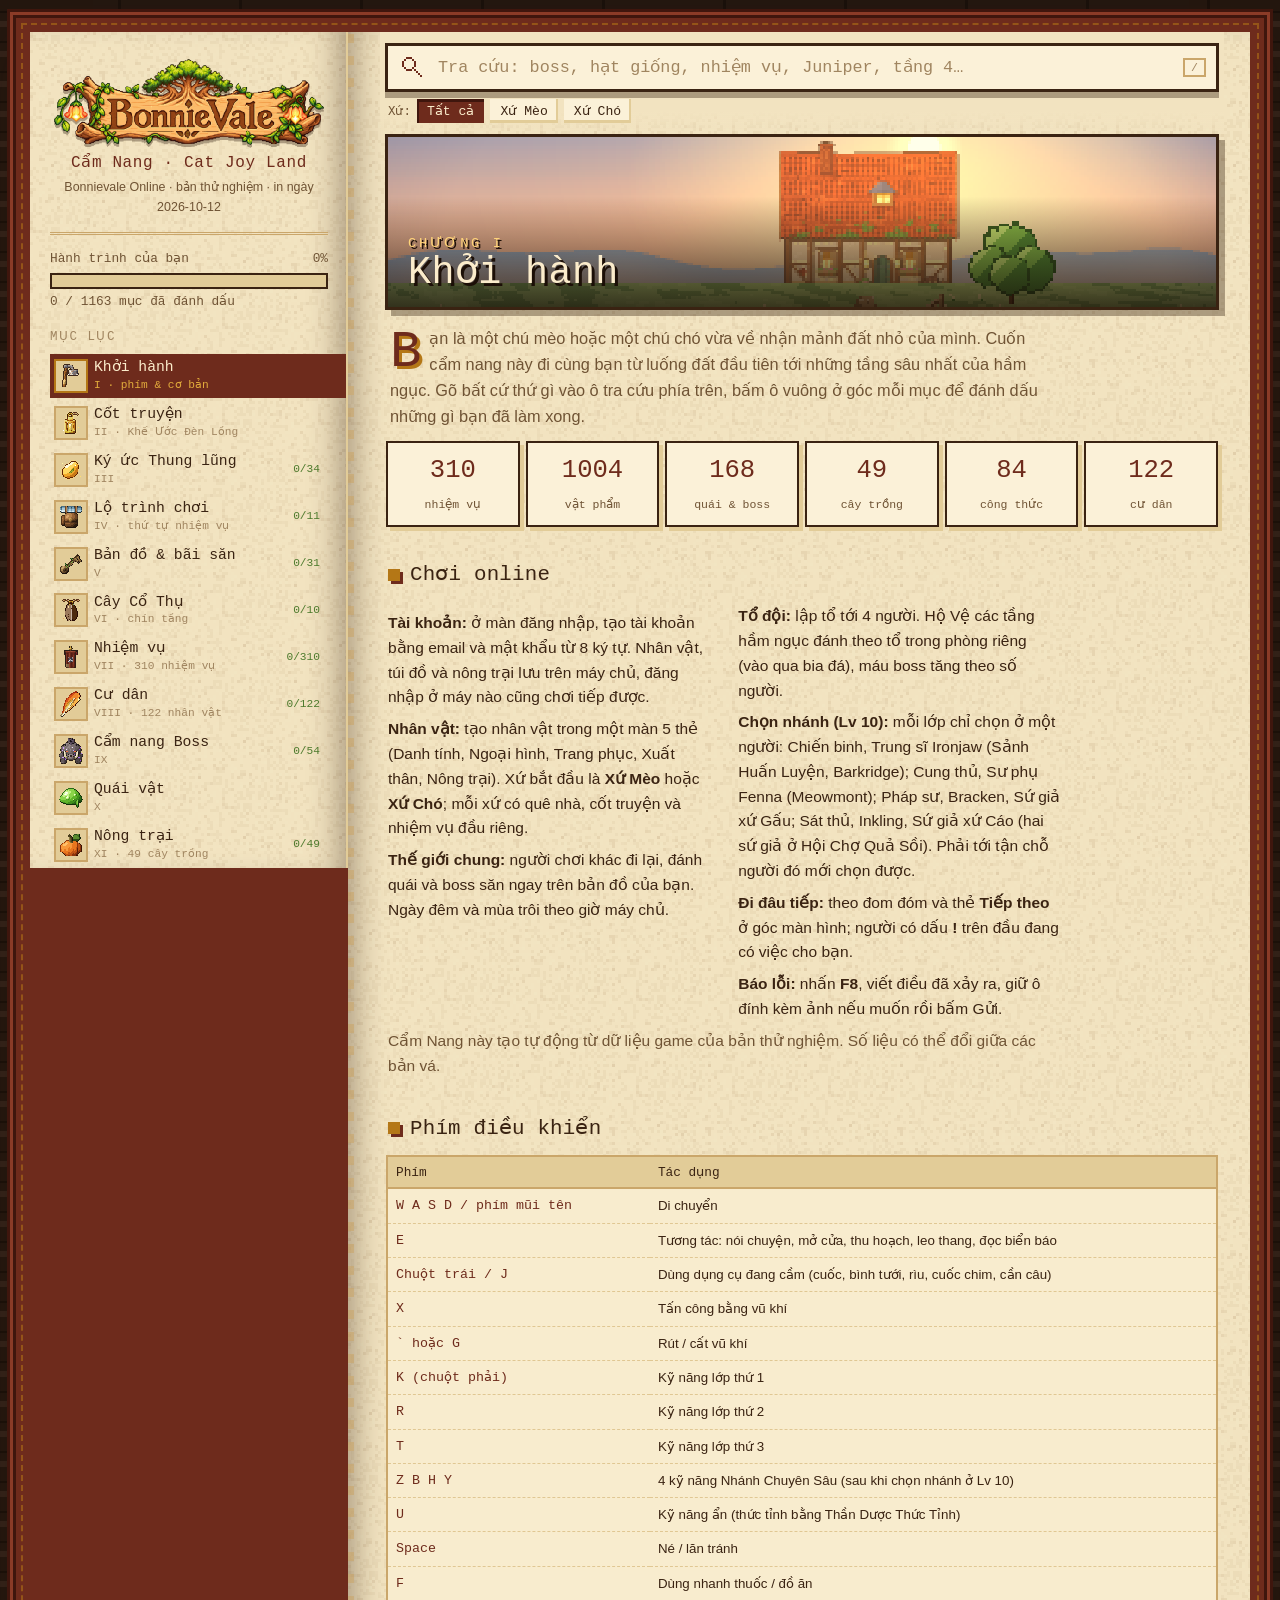
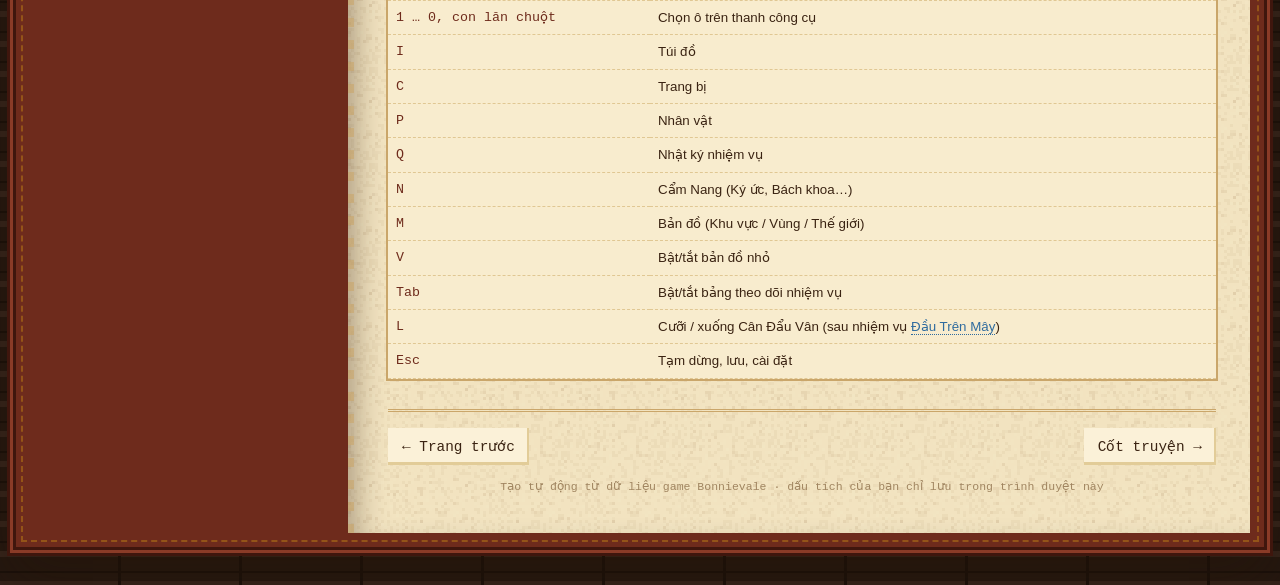
==== cam-nang.html @ 84f7ad22 "Handbook: NV11 review round 1 (RA_CAM_NANG rows 5-8, 10, 11, 16 with sources): branch givers, Travel" ====
<!doctype html>
<html lang="vi">
<head>
<meta charset="utf-8">
<meta name="viewport" content="width=device-width, initial-scale=1, viewport-fit=cover">
<title>Cẩm Nang Bonnievale</title>
<style>
@font-face { font-family: "Departure Viet"; src: url(data:font/otf;base64,) format("opentype"); font-display: block; }
@font-face { font-family: "VT323 Book"; src: url(data:font/ttf;base64,) format("truetype"); font-display: block; }
@font-face { font-family: "Be Vietnam Book"; src: url(data:font/ttf;base64,) format("truetype"); font-weight: 500; font-display: block; }
@font-face { font-family: "Be Vietnam Book"; src: url(data:font/ttf;base64,) format("truetype"); font-weight: 600 800; font-display: block; }

/* Layout: an open leather-bound book on a walnut desk. Left leaf = bookmarks & index, right leaf = the chapter. */
:root {
  --desk: #24170f; --desk-hi: #34231a; --desk-lo: #1a100a;
  --leather: #6e2b1c; --leather-hi: #8a3b27; --leather-lo: #3f160d;
  --paper: #f2e3c0; --paper-hi: #fbf1d8; --paper-lo: #e2cc98; --card: #f8ecce;
  --ink: #3a2312; --ink-soft: #6f5334; --ink-faint: #a08560;
  --gilt: #b47716; --gilt-hi: #e2ac3c; --moss: #4d7a2c; --seal: #a3372a; --sky: #2f6b9e; --plum: #74347f; --slate: #56598a;
  --line: #caa66a; --line-soft: #e0c793; --mark: #fff0a8; --on-leather: #fbeccb;
  --shadow: rgba(40, 20, 5, .35);
  --f-pixel: "Departure Viet", "Consolas", monospace;
  --f-body: "Be Vietnam Book", "Segoe UI", "Nunito", sans-serif;
  --f-vt: "VT323 Book", "Consolas", monospace;
  --px: 3px;
  --story-realms:url([data-uri]);--story-pact:url([data-uri]);--story-bloom:url([data-uri]);--story-fracture:url([data-uri]);--story-deepwell:url([data-uri]);--story-rosalind:url([data-uri]);--story-petal:url([data-uri]);--story-arrival:url([data-uri]);
  color-scheme: light;
}
@media (prefers-color-scheme: dark) { :root:not([data-theme="light"]) {
  --desk: #0f0906; --desk-hi: #1a110b; --desk-lo: #080503;
  --paper: #2c2117; --paper-hi: #3a2c1f; --paper-lo: #21180f; --card: #342719;
  --ink: #f1e0b9; --ink-soft: #c4aa82; --ink-faint: #8a7355;
  --gilt: #e8b048; --gilt-hi: #ffd479; --moss: #9fcb6c; --seal: #ee7d62; --sky: #7fb8ea; --plum: #d596e0; --slate: #a8abe0;
  --line: #6d5534; --line-soft: #4b3a24; --mark: #6b5516; --shadow: rgba(0, 0, 0, .6);
  color-scheme: dark; } }
:root[data-theme="dark"] {
  --desk: #0f0906; --desk-hi: #1a110b; --desk-lo: #080503;
  --paper: #2c2117; --paper-hi: #3a2c1f; --paper-lo: #21180f; --card: #342719;
  --ink: #f1e0b9; --ink-soft: #c4aa82; --ink-faint: #8a7355;
  --gilt: #e8b048; --gilt-hi: #ffd479; --moss: #9fcb6c; --seal: #ee7d62; --sky: #7fb8ea; --plum: #d596e0; --slate: #a8abe0;
  --line: #6d5534; --line-soft: #4b3a24; --mark: #6b5516; --shadow: rgba(0, 0, 0, .6);
  color-scheme: dark; }

* { box-sizing: border-box; }
html { scroll-padding-top: 90px; }
body {
  margin: 0; min-height: 100vh; color: var(--ink); font: 500 15.5px/1.6 var(--f-body);
  background-color: var(--desk);
  background-image:
    repeating-linear-gradient(90deg, transparent 0 118px, var(--desk-lo) 118px 121px),
    repeating-linear-gradient(0deg, var(--desk-hi) 0 6px, var(--desk) 6px 14px, var(--desk-lo) 14px 16px, var(--desk) 16px 30px);
  padding: 18px 16px 40px;
}
body.pixelfont { font-family: var(--f-vt); font-size: 20px; line-height: 1.3; }
body.big { font-size: 17.5px; } body.pixelfont.big { font-size: 23px; }
img { image-rendering: pixelated; max-width: 100%; }
a { color: var(--sky); text-decoration: none; border-bottom: 1px dotted currentColor; }
a:hover { color: var(--seal); }
:focus-visible { outline: 3px solid var(--gilt-hi); outline-offset: 2px; }
b, strong { font-weight: 700; }
small, .dim { color: var(--ink-soft); }
h1, h2, h3, h4, .pixel { font-family: var(--f-pixel); font-weight: 400; letter-spacing: .01em; text-wrap: balance; }
h3 { font-size: 1.3rem; margin: 1.6em 0 .6em; color: var(--ink); display: flex; align-items: center; gap: 10px; }
h3::before { content: ""; width: 12px; height: 12px; background: var(--gilt); box-shadow: 3px 3px 0 var(--leather); flex: none; }
h3 small { font-size: .8rem; }
h4 { font-size: 1.05rem; margin: 0 0 .3em; }
p { margin: .45em 0; }
ul, ol { padding-left: 1.3em; margin: .4em 0; }
li { margin: .2em 0; }

/* ---------- the book ---------- */
.book {
  max-width: 1440px; margin: 0 auto; display: grid; grid-template-columns: 318px minmax(0, 1fr);
  background: var(--leather); padding: 14px; position: relative;
  box-shadow: 0 0 0 var(--px) var(--leather-lo), 0 0 0 calc(var(--px) * 2) var(--leather-hi), 0 0 0 calc(var(--px) * 3) var(--leather-lo), 0 26px 50px var(--shadow);
}
.book::before { /* gilt tooling along the cover edge */
  content: ""; position: absolute; inset: 5px; border: 2px dashed var(--gilt); opacity: .55; pointer-events: none;
}
.leaf { background: var(--paper); background-image: var(--grain, none); position: relative; min-width: 0; }
.leaf.left {
  position: sticky; top: 18px; align-self: start; height: calc(100vh - 64px); overflow-y: auto; scrollbar-width: thin;
  padding: 20px 18px 18px 20px; border-right: 2px solid var(--paper-lo);
  box-shadow: inset -26px 0 30px -18px var(--shadow);
}
.leaf.right { padding: 0 34px 40px 40px; box-shadow: inset 26px 0 30px -18px var(--shadow); min-height: calc(100vh - 64px); }
.leaf.right::before { /* stitched binding */
  content: ""; position: absolute; left: 0; top: 0; bottom: 0; width: 6px;
  background: repeating-linear-gradient(0deg, var(--line) 0 9px, transparent 9px 22px);
  opacity: .6;
}

/* left leaf: title plate */
.plate { text-align: center; padding: 6px 4px 14px; border-bottom: 3px double var(--line); }
.plate img.logo { width: 100%; max-width: 270px; display: block; margin: 0 auto; filter: drop-shadow(0 3px 0 var(--shadow)); }
.plate .subtitle { font-family: var(--f-pixel); color: var(--leather); font-size: 1rem; margin-top: 4px; letter-spacing: .04em; }
:root[data-theme="dark"] .plate .subtitle { color: var(--gilt); }
@media (prefers-color-scheme: dark) { :root:not([data-theme="light"]) .plate .subtitle { color: var(--gilt); } }
.plate .edition { font-size: .78rem; color: var(--ink-soft); margin-top: 2px; }
.journey { margin: 14px 0 6px; }
.journey .row { display: flex; justify-content: space-between; font-family: var(--f-pixel); font-size: .8rem; color: var(--ink-soft); }
.bar { height: 12px; background: var(--paper-lo); box-shadow: 0 0 0 2px var(--ink); margin: 5px 2px; position: relative; }
.bar > i { position: absolute; inset: 0 auto 0 0; width: 0; background: repeating-linear-gradient(90deg, var(--moss) 0 6px, color-mix(in srgb, var(--moss) 70%, var(--paper)) 6px 8px); transition: width .4s; }

.toc-label { font-family: var(--f-pixel); font-size: .78rem; letter-spacing: .12em; text-transform: uppercase; color: var(--ink-faint); margin: 16px 0 6px; }
nav.toc { display: flex; flex-direction: column; gap: 3px; }
nav.toc a {
  display: grid; grid-template-columns: 30px 1fr auto; gap: 8px; align-items: center; border: 0;
  padding: 5px 8px 5px 6px; color: var(--ink); font-family: var(--f-pixel); font-size: .92rem; line-height: 1.15; position: relative;
}
nav.toc a .n { font-size: .7rem; color: var(--ink-faint); }
nav.toc a .ico { width: 30px; height: 30px; display: grid; place-items: center; background: var(--paper-lo); box-shadow: 0 0 0 2px var(--line); }
nav.toc a .ico img { width: 26px; height: 26px; object-fit: contain; }
nav.toc a .pct { font-size: .7rem; color: var(--moss); }
nav.toc a:hover { background: var(--paper-hi); }
nav.toc a.on { background: var(--leather); color: var(--on-leather); box-shadow: 4px 0 0 var(--gilt); margin-right: -26px; padding-right: 30px; }
nav.toc a.on .n, nav.toc a.on .pct { color: var(--gilt-hi); }
nav.toc a.on .ico { box-shadow: 0 0 0 2px var(--gilt); }

.settings { margin-top: 16px; padding-top: 12px; border-top: 3px double var(--line); display: grid; gap: 8px; }
.seg { display: flex; gap: 0; box-shadow: 0 0 0 2px var(--ink); }
.seg button { flex: 1; }
button, .btn {
  font: 400 .82rem var(--f-pixel); color: var(--ink); background: var(--paper-hi); border: 0; padding: 7px 8px; cursor: pointer;
  box-shadow: inset -2px -3px 0 var(--paper-lo);
}
button:hover { background: var(--card); color: var(--leather); }
button[aria-pressed="true"] { background: var(--leather); color: var(--on-leather); box-shadow: inset 2px 3px 0 var(--leather-lo); }
.danger { color: var(--seal); }
.confirm { display: flex; gap: 6px; align-items: center; font-size: .8rem; flex-wrap: wrap; }

/* right leaf: sticky search head */
.pagehead {
  position: sticky; top: 0; z-index: 30; padding: 14px 0 10px; margin: 0 -8px; padding-inline: 8px;
  background: linear-gradient(var(--paper) 78%, transparent);
}
.searchbox { display: flex; align-items: stretch; gap: 0; background: var(--paper-hi); box-shadow: 0 0 0 3px var(--ink), 0 6px 0 3px var(--shadow); }
.searchbox .lens { width: 46px; display: grid; place-items: center; color: var(--leather); flex: none; }
.searchbox input {
  flex: 1; min-width: 0; border: 0; background: transparent; color: var(--ink); font: 400 1.05rem var(--f-pixel); padding: 12px 4px; outline: none;
}
.searchbox input::placeholder { color: var(--ink-faint); }
.searchbox kbd { align-self: center; margin-right: 10px; font: .72rem var(--f-pixel); color: var(--ink-faint); border: 2px solid var(--line); padding: 1px 6px; }
.searchbox .menu { display: none; }
.kinds { display: none; flex-wrap: wrap; gap: 6px; margin-top: 10px; }
.pagehead:focus-within .kinds, .pagehead.hasq .kinds { display: flex; }
.kinds::before { content: "Tìm trong:"; font: .78rem var(--f-pixel); color: var(--ink-soft); align-self: center; margin-right: 2px; }
.chipbox { position: relative; display: inline-flex; }
.chipbox input { position: absolute; opacity: 0; inset: 0; margin: 0; cursor: pointer; }
.chipbox span {
  font: 400 .78rem var(--f-pixel); padding: 4px 9px 4px 22px; background: var(--paper-hi); color: var(--ink-soft); position: relative;
  box-shadow: 0 0 0 2px var(--line); user-select: none;
}
.chipbox span::before { content: ""; position: absolute; left: 7px; top: 50%; width: 9px; height: 9px; margin-top: -5px; box-shadow: 0 0 0 2px var(--ink-faint); }
.chipbox input:checked + span { color: var(--ink); background: var(--card); box-shadow: 0 0 0 2px var(--ink); }
.chipbox input:checked + span::before { background: var(--moss); box-shadow: 0 0 0 2px var(--ink); }
.chipbox input:focus-visible + span { outline: 3px solid var(--gilt-hi); }
.chipbox span b { color: var(--ink-faint); font-weight: 400; margin-left: 3px; }

.results {
  position: absolute; left: 8px; right: 8px; top: calc(100% - 6px); max-height: min(70vh, 640px); overflow-y: auto;
  background: var(--paper-hi); box-shadow: 0 0 0 3px var(--ink), 0 18px 40px var(--shadow); padding: 8px; z-index: 40;
}
.results .rhead { font: .8rem var(--f-pixel); color: var(--ink-soft); padding: 4px 6px 8px; display: flex; flex-wrap: wrap; gap: 4px 12px; }
.results .rhead b { color: var(--ink); font-weight: 400; }
.res {
  display: grid; grid-template-columns: 44px minmax(0, 1fr); gap: 10px; padding: 7px 8px; cursor: pointer; border: 0; width: 100%;
  text-align: left; background: transparent; box-shadow: none; font: inherit; color: var(--ink);
}
.res + .res { border-top: 1px dashed var(--line-soft); }
.res:hover, .res.sel { background: var(--card); box-shadow: inset 4px 0 0 var(--gilt); }
.res .rpic { width: 44px; height: 44px; display: grid; place-items: center; background: var(--paper-lo); box-shadow: 0 0 0 2px var(--line); overflow: hidden; }
.res .rpic img { max-width: 40px; max-height: 40px; object-fit: contain; }
.res .rpic .glyph { font: 1.2rem var(--f-pixel); color: var(--leather); }
.res .rt { font-family: var(--f-pixel); font-size: .98rem; }
.res .rk { font: .7rem var(--f-pixel); color: var(--paper-hi); background: var(--ink-soft); padding: 1px 6px; margin-left: 6px; vertical-align: 2px; white-space: nowrap; }
.res .rs { font-size: .82rem; color: var(--ink-soft); overflow: hidden; display: -webkit-box; -webkit-line-clamp: 2; -webkit-box-orient: vertical; }
mark { background: var(--mark); color: inherit; padding: 0 1px; }
.nores { padding: 18px; text-align: center; color: var(--ink-soft); }
.nores .pixel { font-size: 1.1rem; color: var(--ink); margin-bottom: 4px; }

/* chapters */
.chapter { display: none; animation: turn .35s ease-out; }
.chapter.on { display: block; }
@keyframes turn { from { opacity: 0; transform: translateX(18px); } to { opacity: 1; transform: none; } }
@media (prefers-reduced-motion: reduce) { .chapter { animation: none; } .bar > i { transition: none; } }
.chead { position: relative; margin: 4px 0 18px; }
.banner {
  height: 170px; background-image: var(--art); background-size: cover; background-position: center 38%; image-rendering: pixelated;
  box-shadow: 0 0 0 3px var(--ink), 6px 6px 0 3px var(--shadow); position: relative;
}
.banner::after { content: ""; position: absolute; inset: 0; background: linear-gradient(transparent 35%, rgba(20, 10, 4, .78)); }
.ctitle { position: absolute; left: 20px; right: 20px; bottom: 14px; color: #fbeccb; z-index: 1; }
.ctitle .num { font: .85rem var(--f-pixel); letter-spacing: .2em; text-transform: uppercase; color: #ffd479; text-shadow: 2px 2px 0 #1c0f07; }
.ctitle h2 { margin: 2px 0 0; font-size: clamp(1.6rem, 3.2vw, 2.4rem); line-height: 1.05; text-shadow: 3px 3px 0 #1c0f07; }
.lede { font-size: 1.02rem; color: var(--ink-soft); margin: 14px 2px 4px; max-width: 72ch; }
.lede::first-letter { font-family: var(--f-pixel); float: left; font-size: 3.2em; line-height: .9; margin: 4px 8px 0 0; color: var(--leather); text-shadow: 3px 3px 0 var(--gilt); }

.fbar { display: flex; flex-wrap: wrap; gap: 6px 8px; align-items: center; margin: 14px 0 6px; padding: 10px 12px; background: var(--paper-lo); box-shadow: inset 0 0 0 2px var(--line); }
.fbar .flabel { font: .78rem var(--f-pixel); color: var(--ink-soft); margin-right: 4px; }
.fbar .spacer { flex: 1; }
.fbar .count { font: .78rem var(--f-pixel); color: var(--moss); }
.fbar .mini { padding: 3px 8px; font-size: .72rem; }

/* entries */
.entry { position: relative; scroll-margin-top: 100px; }
.entry.hide { display: none !important; }
.entry.flash { animation: flash 1.8s ease-out; }
@keyframes flash { 0%, 30% { box-shadow: 0 0 0 4px var(--gilt-hi), 0 0 0 9px color-mix(in srgb, var(--gilt-hi) 35%, transparent); } 100% { box-shadow: 0 0 0 0 transparent; } }
.card, .quest, .boss, .floor, .memory, .entry.monster, .entry.crop, .entry.recipe, .entry.map, .entry.npc, .entry.skill, .entry.title, .entry.guide.boxed {
  background: var(--card); box-shadow: 0 0 0 2px var(--line), 4px 4px 0 2px var(--paper-lo);
}
.entry.quest, .entry.boss, .entry.floor, .entry.memory { margin: 14px 0; padding: 12px 14px; }
.entry.monster, .entry.crop, .entry.recipe, .entry.map, .entry.npc, .entry.skill, .entry.title { padding: 11px 12px; }
.entry.skill.klassblock { padding: 14px 16px; margin: 16px 0; }
.entry.done { opacity: .72; }
.entry.done h4, .entry.done .qtitle { text-decoration: line-through; text-decoration-color: var(--moss); text-decoration-thickness: 2px; }
.tick { position: absolute; top: 8px; right: 8px; display: inline-flex; align-items: center; gap: 5px; cursor: pointer; z-index: 2; font: .7rem var(--f-pixel); color: var(--ink-faint); }
.tick input { appearance: none; width: 18px; height: 18px; margin: 0; background: var(--paper-hi); box-shadow: 0 0 0 2px var(--ink-soft); cursor: pointer; display: grid; place-items: center; }
.tick input:checked { background: var(--moss); box-shadow: 0 0 0 2px var(--ink); }
.tick input:checked::after { content: ""; width: 5px; height: 9px; border: solid var(--paper-hi); border-width: 0 3px 3px 0; transform: translate(0, -1px) rotate(45deg); }
.tick input:checked + span { color: var(--moss); }
.entry:has(.tick) > :not(.tick):first-of-type h4, .entry:has(.tick) .qhead, .entry:has(.tick) .fhead, .entry:has(.tick) h4 { padding-right: 76px; }
.entry.mini .tick { display: none; }

.cards { display: grid; grid-template-columns: repeat(auto-fill, minmax(260px, 1fr)); gap: 14px; margin: 10px 0; }
.cards.two { grid-template-columns: repeat(auto-fill, minmax(320px, 1fr)); }
.items { display: grid; grid-template-columns: repeat(auto-fill, minmax(330px, 1fr)); gap: 10px; margin: 8px 0; }
.entry.item:not(.mini) { background: var(--card); box-shadow: 0 0 0 2px var(--line-soft); padding: 9px 10px; }
.item { display: flex; gap: 10px; font-size: .86em; }
.iname { font-family: var(--f-pixel); font-size: 1.02rem; padding-right: 70px; }
.ibody { min-width: 0; }
.grid { display: grid; grid-template-columns: repeat(auto-fill, minmax(96px, 1fr)); gap: 8px; }
.gcell { text-align: center; font-size: .72rem; padding: 6px 4px; background: var(--card); box-shadow: 0 0 0 2px var(--line-soft); height: 100%; }
.gcell img { display: block; margin: 0 auto 3px; width: 40px; height: 40px; object-fit: contain; }

.ic { width: 32px; height: 32px; vertical-align: middle; }
.icl { width: 48px; height: 48px; flex: none; background: var(--paper-lo); box-shadow: 0 0 0 2px var(--line); padding: 4px; object-fit: contain; }
.ics { width: 20px; height: 20px; vertical-align: -5px; margin-right: 3px; object-fit: contain; }
.noic { display: inline-block; width: 20px; }
.bmic { width: 26px; height: 26px; object-fit: contain; }
.chip { display: inline-block; background: var(--paper-hi); box-shadow: 0 0 0 1.5px var(--line); padding: 1px 7px 1px 4px; margin: 3px 3px; white-space: nowrap; font-size: .82em; }
.chip small { color: var(--seal); }
.chip.key { background: color-mix(in srgb, var(--moss) 18%, var(--paper-hi)); box-shadow: 0 0 0 1.5px var(--moss); padding-left: 7px; }
.badge { display: inline-block; color: #fff8e6; font: .7rem var(--f-pixel); padding: 2px 6px; white-space: nowrap; vertical-align: 2px; }
.b-story { background: #a8661a; } .b-core { background: #2f6b9e; } .b-side { background: #4d7a2c; } .b-class { background: #56598a; } .b-hunt { background: #74347f; }
.chap { font-size: .8rem; color: var(--ink-soft); font-style: italic; }
.qhead { display: flex; gap: 12px; align-items: flex-start; }
.qhead .qtitle { font-family: var(--f-pixel); font-weight: 400; font-size: 1.12rem; }
.qnpc { width: 48px; height: 48px; flex: none; background: var(--paper-lo); box-shadow: 0 0 0 2px var(--line); }
.qmeta { font-size: .85em; margin: 3px 0; color: var(--ink-soft); }
.qmeta b { color: var(--ink); }
.qdesc { font-style: italic; color: var(--ink-soft); font-size: .92em; margin: 8px 0 4px; padding-left: 10px; box-shadow: inset 3px 0 0 var(--line); }
.objs { margin: 6px 0 4px 1.3em; padding: 0; }
.objs li::marker { font-family: var(--f-pixel); color: var(--gilt); }
.amt { color: var(--seal); font-weight: 700; }
.hint { color: var(--moss); font-size: .88em; }
.rw { font-size: .88em; margin-top: 6px; padding-top: 6px; border-top: 1px dashed var(--line); }
h3.qgroup { font-size: 1.4rem; }
.foe { color: var(--seal); }
.weak { color: var(--moss); font-weight: 700; } .strong { color: var(--seal); font-weight: 700; }

.boss { display: flex; gap: 14px; background: none !important; box-shadow: none !important; }
.bpic { width: 118px; min-height: 118px; flex: none; display: grid; place-items: center; background: radial-gradient(circle at 50% 60%, var(--paper-hi), var(--paper-lo)); box-shadow: 0 0 0 2px var(--ink); align-self: flex-start; }
.bpic img { width: 96px; height: 96px; object-fit: contain; }
.binfo { flex: 1; min-width: 0; font-size: .92em; }
.binfo h4 { font-size: 1.25rem; padding-right: 76px; }
.binfo > div { margin: 3px 0; }
.stats { font-family: var(--f-pixel); font-size: .86rem; color: var(--slate); }
.phases { margin: 2px 0 2px 1.1em; }
.memref { color: var(--plum); }
.drops { margin-top: 5px; }

.mcard, .crop, .recipe, .npc { display: flex; gap: 12px; }
.mpic { width: 64px; height: 64px; flex: none; display: grid; place-items: center; background: var(--paper-lo); box-shadow: 0 0 0 2px var(--line); }
.monsm { max-width: 56px; max-height: 56px; }
.mbody, .cbody { min-width: 0; flex: 1; font-size: .88em; }
.mbody h4, .cbody h4, .mapcard h4, .abil h4, .titlec h4 { padding-right: 76px; }
.cstats { display: flex; flex-wrap: wrap; gap: 4px 12px; font-family: var(--f-pixel); font-size: .8rem; margin: 2px 0 4px; }
.seasons { margin: 3px 0; }
.season { display: inline-block; font: .7rem var(--f-pixel); padding: 1px 6px; background: var(--paper-lo); box-shadow: 0 0 0 1.5px var(--line); margin-right: 3px; }
.lvl { font: .8rem var(--f-pixel); color: var(--gilt); margin-bottom: 4px; }
.mapcard { font-size: .9em; }
.mapcard > div, .mbody > div, .cbody > div { margin: 2px 0; }
.ing { margin: 2px 0 4px -3px; }
.npcframe { width: 76px; height: 76px; flex: none; display: grid; place-items: center; background: radial-gradient(circle at 50% 70%, var(--paper-hi), var(--paper-lo)); box-shadow: 0 0 0 2px var(--ink); }
.npcpic { width: 64px; height: 64px; }
.sched { display: grid; gap: 3px; font-size: .9em; margin: 5px 0; }
.sched .season { min-width: 44px; text-align: center; }
.nq { font-size: .92em; }
.machines { display: grid; grid-template-columns: repeat(auto-fill, minmax(300px, 1fr)); gap: 10px; }
.machine { display: flex; gap: 10px; font-size: .88em; }
.profhead { display: flex; align-items: center; gap: 12px; margin-bottom: 6px; }
.profhead h4 { margin: 0; }
.klassic { width: 40px; height: 40px; margin-right: 6px; }
.klass h3 { margin-top: 0; font-size: 1.6rem; }
.klass h3::before { display: none; }
.sub { background: var(--paper-hi); box-shadow: 0 0 0 2px var(--line-soft); padding: 10px 12px; margin: 10px 0; font-size: .92em; }

.floor { background: none !important; box-shadow: none !important; }
.fhead { font-family: var(--f-pixel); font-size: 1.3rem; margin-bottom: 8px; display: flex; align-items: center; gap: 10px; }
.fhead b { font-weight: 400; }
.fnum { width: 34px; height: 34px; display: grid; place-items: center; background: var(--moss); color: #fff8e6; box-shadow: 0 0 0 2px var(--ink), 3px 3px 0 2px var(--shadow); font-size: 1.1rem; flex: none; }
.frow { display: flex; gap: 14px; flex-wrap: wrap; }
.frow > div { min-width: 0; }
.fmap { width: 320px; max-width: 100%; height: auto; box-shadow: 0 0 0 3px var(--ink); flex: none; align-self: flex-start; }
.fsign { background: var(--paper-hi); padding: 8px 10px; font-size: .9em; box-shadow: inset 3px 0 0 var(--gilt); }
.ffoes { display: grid; grid-template-columns: 56px 1fr; gap: 8px; align-items: center; font-size: .88em; }
.fnote, .fdrops { font-size: .88em; margin-top: 8px; }
.lg { display: inline-block; width: 11px; height: 11px; box-shadow: 0 0 0 1.5px var(--ink); vertical-align: -1px; margin: 0 2px; }

.memory { background: none !important; box-shadow: none !important; }
.entry.memory { background: color-mix(in srgb, var(--plum) 9%, var(--card)); box-shadow: 0 0 0 2px color-mix(in srgb, var(--plum) 40%, var(--line)), 4px 4px 0 2px var(--paper-lo); }
.entry.memory h4 { color: var(--plum); font-size: 1.1rem; padding-right: 76px; }
.entry.memory .where { font: .76rem var(--f-pixel); color: var(--ink-soft); }
.mlines p { font-style: italic; margin: 3px 0; font-size: .93em; }

/* tables */
.tscroll { overflow-x: auto; margin: 8px 0 14px; box-shadow: 0 0 0 2px var(--line); background: var(--card); }
table { border-collapse: collapse; width: 100%; font-size: .86em; }
th { font: 400 .8rem var(--f-pixel); text-align: left; padding: 7px 8px; background: var(--paper-lo); color: var(--ink); white-space: nowrap; border-bottom: 2px solid var(--line); }
td { padding: 6px 8px; vertical-align: top; border-bottom: 1px dashed var(--line-soft); }
tbody tr:hover td { background: var(--paper-hi); }
.timeline td:nth-child(2) { font-family: var(--f-pixel); text-align: center; color: var(--gilt); }
.timeline input { appearance: none; width: 16px; height: 16px; background: var(--paper-hi); box-shadow: 0 0 0 2px var(--ink-soft); cursor: pointer; margin: 2px; display: grid; place-items: center; }
.timeline input:checked { background: var(--moss); }
.timeline input:checked::after { content: ""; width: 4px; height: 8px; border: solid var(--paper-hi); border-width: 0 3px 3px 0; transform: rotate(45deg) translate(-1px, -1px); }
.keys td:first-child { font-family: var(--f-pixel); white-space: nowrap; color: var(--leather); }
:root[data-theme="dark"] .keys td:first-child { color: var(--gilt); }
@media (prefers-color-scheme: dark) { :root:not([data-theme="light"]) .keys td:first-child { color: var(--gilt); } }

/* prose */
.prose { max-width: 78ch; }
.entry.guide { margin: 12px 0; }
.entry.guide.boxed { padding: 12px 16px; }
.note { padding: 12px 16px; margin: 14px 0; background: var(--paper-hi); box-shadow: 0 0 0 2px var(--gilt), 5px 5px 0 2px var(--paper-lo); }
.note.warn { box-shadow: 0 0 0 2px var(--seal), 5px 5px 0 2px var(--paper-lo); }
.note.tip { box-shadow: 0 0 0 2px var(--moss), 5px 5px 0 2px var(--paper-lo); }
.note h4 { color: var(--leather); }
.note.warn h4 { color: var(--seal); } .note.tip h4 { color: var(--moss); }
.storyrow { display: grid; grid-template-columns: repeat(auto-fit, minmax(200px, 1fr)); gap: 12px; margin: 12px 0 16px; }
.storyart { width: 100%; box-shadow: 0 0 0 3px var(--ink), 5px 5px 0 3px var(--shadow); display: block; }
.phase { padding: 10px 14px; margin: 12px 0; background: var(--card); box-shadow: inset 5px 0 0 var(--gilt), 0 0 0 2px var(--line-soft); }
.phase h4 { font-size: 1.05rem; color: var(--leather); }
.cols2 { columns: 2 320px; column-gap: 28px; }
.cols2 p { break-inside: avoid; }
.stamp { display: flex; flex-wrap: wrap; gap: 10px; margin: 14px 0; }
.stamp div { font-family: var(--f-pixel); background: var(--paper-hi); box-shadow: 0 0 0 2px var(--ink), 4px 4px 0 2px var(--paper-lo); padding: 8px 12px; text-align: center; min-width: 108px; flex: 1; }
.stamp b { display: block; font-weight: 400; font-size: 1.6rem; color: var(--leather); font-variant-numeric: tabular-nums; }
.stamp span { font-size: .72rem; color: var(--ink-soft); }
.turn { display: flex; justify-content: space-between; gap: 12px; margin-top: 30px; padding-top: 16px; border-top: 3px double var(--line); }
.turn button { padding: 10px 14px; font-size: .9rem; }
.colophon { text-align: center; font: .72rem var(--f-pixel); color: var(--ink-faint); margin-top: 14px; }
.mobilebar { display: none; }

/* phone and small tablet: one leaf, index as a drawer */
@media (max-width: 900px) {
  body { padding: 0 0 30px; }
  .book { grid-template-columns: minmax(0, 1fr); padding: 0; box-shadow: none; background: var(--paper); }
  .book::before { display: none; }
  .leaf.left { position: fixed; inset: 0 auto 0 0; width: min(330px, 88vw); height: 100%; z-index: 60; transform: translateX(-105%); transition: transform .25s; box-shadow: 10px 0 30px var(--shadow); padding-top: calc(20px + env(safe-area-inset-top, 0px)); }
  body.drawer .leaf.left { transform: none; }
  body.drawer::after { content: ""; position: fixed; inset: 0; background: rgba(10, 5, 2, .5); z-index: 50; }
  nav.toc a.on { margin-right: 0; padding-right: 8px; }
  .leaf.right { padding: 0 16px 30px; box-shadow: none; overflow-x: clip; }
  html, body { overflow-x: clip; }
  .leaf.right::before { display: none; }
  .mobilebar { display: block; }
  .searchbox .menu { display: grid; place-items: center; width: 46px; background: var(--leather); color: var(--on-leather); box-shadow: none; font-size: 1.2rem; padding: 0; }
  .searchbox .lens { display: none; }
  .searchbox kbd { display: none; }
  .banner { height: 130px; }
  .cards, .cards.two, .items, .machines { grid-template-columns: minmax(0, 1fr); }
  .boss { flex-direction: column; }
  .bpic { width: 100%; min-height: 110px; }
  .results { left: 0; right: 0; }
}
table.credits{width:100%;border-collapse:collapse;font-size:.8em;margin:.5em 0}
table.credits th,table.credits td{border:1px solid currentColor;padding:.25em .4em;vertical-align:top;text-align:left;opacity:.95}
table.credits a{word-break:break-all}
</style>
<style>
.realmbar { display: flex; align-items: center; gap: 6px; margin-top: 10px; font: .78rem var(--f-pixel); color: var(--ink-soft); flex-wrap: wrap; }
.realmbar button { padding: 4px 10px; }
.entry.realm-off { display: none !important; }
.spoil { margin: 4px 0; }
.spoil > summary { cursor: pointer; display: inline-block; font: .74rem var(--f-pixel); color: var(--seal); padding: 2px 8px; box-shadow: 0 0 0 1.5px var(--seal); margin: 2px 0; }
.spoil[open] > summary { color: var(--ink-faint); box-shadow: 0 0 0 1.5px var(--line); }
</style>
</head>
<body>
<div class="book" id="book">

<aside class="leaf left" id="leftleaf" aria-label="Mục lục">
  <div class="plate">
    <img class="logo" src="[data-uri]" alt="Bonnievale">
    <div class="subtitle">Cẩm Nang · Cat Joy Land</div>
    <div class="edition">Bonnievale Online · bản thử nghiệm · in ngày 2026-10-12</div>
  </div>
  <div class="journey">
    <div class="row"><span>Hành trình của bạn</span><span id="jpct">0%</span></div>
    <div class="bar"><i id="jbar"></i></div>
    <div class="row"><span id="jcount">0 mục đã đánh dấu</span></div>
  </div>
  <div class="toc-label">Mục lục</div>
  <nav class="toc" id="toc">
    <a href="#c-start" data-ch="c-start"><span class="ico"><img class="bmic" src="[data-uri]"></span><span>Khởi hành<br><span class="n">I · phím &amp; cơ bản</span></span><span class="pct"></span></a>
    <a href="#c-story" data-ch="c-story"><span class="ico"><img class="bmic" src="[data-uri]"></span><span>Cốt truyện<br><span class="n">II · Khế Ước Đèn Lồng</span></span><span class="pct"></span></a>
    <a href="#c-memories" data-ch="c-memories"><span class="ico"><img class="bmic" src="[data-uri]"></span><span>Ký ức Thung lũng<br><span class="n">III</span></span><span class="pct"></span></a>
    <a href="#c-road" data-ch="c-road"><span class="ico"><img class="bmic" src="[data-uri]"></span><span>Lộ trình chơi<br><span class="n">IV · thứ tự nhiệm vụ</span></span><span class="pct"></span></a>
    <a href="#c-maps" data-ch="c-maps"><span class="ico"><img class="bmic" src="[data-uri]"></span><span>Bản đồ &amp; bãi săn<br><span class="n">V</span></span><span class="pct"></span></a>
    <a href="#c-heartwood" data-ch="c-heartwood"><span class="ico"><img class="bmic" src="[data-uri]"></span><span>Cây Cổ Thụ<br><span class="n">VI · chín tầng</span></span><span class="pct"></span></a>
    <a href="#c-quests" data-ch="c-quests"><span class="ico"><img class="bmic" src="[data-uri]"></span><span>Nhiệm vụ<br><span class="n">VII · 310 nhiệm vụ</span></span><span class="pct"></span></a>
    <a href="#c-npcs" data-ch="c-npcs"><span class="ico"><img class="bmic" src="[data-uri]"></span><span>Cư dân<br><span class="n">VIII · 122 nhân vật</span></span><span class="pct"></span></a>
    <a href="#c-bosses" data-ch="c-bosses"><span class="ico"><img class="bmic" src="[data-uri]"></span><span>Cẩm nang Boss<br><span class="n">IX</span></span><span class="pct"></span></a>
    <a href="#c-monsters" data-ch="c-monsters"><span class="ico"><img class="bmic" src="[data-uri]"></span><span>Quái vật<br><span class="n">X</span></span><span class="pct"></span></a>
    <a href="#c-farm" data-ch="c-farm"><span class="ico"><img class="bmic" src="[data-uri]"></span><span>Nông trại<br><span class="n">XI · 49 cây trồng</span></span><span class="pct"></span></a>
    <a href="#c-craft" data-ch="c-craft"><span class="ico"><img class="bmic" src="[data-uri]"></span><span>Công thức<br><span class="n">XII · 84 công thức</span></span><span class="pct"></span></a>
    <a href="#c-class" data-ch="c-class"><span class="ico"><img class="bmic" src="[data-uri]"></span><span>Lớp nhân vật<br><span class="n">XIII · kỹ năng</span></span><span class="pct"></span></a>
    <a href="#c-items" data-ch="c-items"><span class="ico"><img class="bmic" src="[data-uri]"></span><span>Vật phẩm<br><span class="n">XIV · 1004 món</span></span><span class="pct"></span></a>
    <a href="#c-titles" data-ch="c-titles"><span class="ico"><img class="bmic" src="[data-uri]"></span><span>Danh hiệu<br><span class="n">XV</span></span><span class="pct"></span></a>
    <a href="#c-credits" data-ch="c-credits"><span class="ico"><img class="bmic" src="[data-uri]"></span><span>Ghi công<br><span class="n">XVI · giấy phép hình ảnh</span></span><span class="pct"></span></a>
  </nav>
  <div class="settings">
    <div class="toc-label" style="margin:0">Cách đọc</div>
    <div class="seg" role="group" aria-label="Giao diện"><button type="button" id="th-light" data-theme-set="light">Ban ngày</button><button type="button" id="th-auto" data-theme-set="">Tự động</button><button type="button" id="th-dark" data-theme-set="dark">Ánh nến</button></div>
    <div class="seg" role="group" aria-label="Kiểu chữ"><button type="button" id="ft-plain" data-font="plain">Chữ dễ đọc</button><button type="button" id="ft-pixel" data-font="pixel">Chữ pixel</button></div>
    <div class="seg" role="group" aria-label="Cỡ chữ"><button type="button" id="sz-n" data-size="n">Cỡ vừa</button><button type="button" id="sz-b" data-size="b">Cỡ lớn</button></div>
    <div id="resetwrap"><button type="button" class="danger" id="reset" style="width:100%">Xóa mọi dấu tích</button></div>
  </div>
</aside>

<main class="leaf right" id="rightleaf">
  <div class="pagehead" id="pagehead">
    <div class="searchbox">
      <button type="button" class="menu" id="menubtn" aria-label="Mở mục lục">☰</button>
      <span class="lens" aria-hidden="true"><svg width="22" height="22" viewBox="0 0 11 11" shape-rendering="crispEdges"><path fill="currentColor" d="M3 0h3v1H3zM2 1h1v1H2zM6 1h1v1H6zM1 2h1v3H1zM7 2h1v3H7zM2 5h1v1H2zM6 5h1v1H6zM3 6h3v1H3zM7 6h1v1H7zM8 7h1v1H8zM9 8h1v1H9zM10 9h1v1h-1z"/></svg></span>
      <input id="q" type="search" autocomplete="off" spellcheck="false" placeholder="Tra cứu: boss, hạt giống, nhiệm vụ, Juniper, tầng 4…" aria-label="Tra cứu trong cẩm nang">
      <kbd>/</kbd>
    </div>
    <div class="realmbar" id="realmbar" role="group" aria-label="Lọc theo xứ"><span>Xứ:</span>
<button type="button" data-r="" aria-pressed="true">Tất cả</button><button type="button" data-r="cat" aria-pressed="false">Xứ Mèo</button><button type="button" data-r="dog" aria-pressed="false">Xứ Chó</button></div>
    <div class="kinds" id="kinds" aria-label="Loại mục khi tra cứu"></div>
    <div class="results" id="results" hidden></div>
  </div>

<!-- ============ I ============ -->
<section class="chapter" id="c-start" data-art="--story-arrival">
  <div class="chead"><div class="banner"></div><div class="ctitle"><div class="num">Chương I</div><h2>Khởi hành</h2></div></div>
  <p class="lede">Bạn là một chú mèo hoặc một chú chó vừa về nhận mảnh đất nhỏ của mình. Cuốn cẩm nang này đi cùng bạn từ luống đất đầu tiên tới những tầng sâu nhất của hầm ngục. Gõ bất cứ thứ gì vào ô tra cứu phía trên, bấm ô vuông ở góc mỗi mục để đánh dấu những gì bạn đã làm xong.</p>
  <div class="stamp"><div><b>310</b><span>nhiệm vụ</span></div><div><b>1004</b><span>vật phẩm</span></div><div><b>168</b><span>quái &amp; boss</span></div><div><b>49</b><span>cây trồng</span></div><div><b>84</b><span>công thức</span></div><div><b>122</b><span>cư dân</span></div></div>

  

  

  <article class="entry guide prose" data-kind="guide" data-n="Chơi online: tài khoản, nhân vật, tổ đội, báo lỗi F8" id="g-online">
  <h3>Chơi online</h3>
  <div class="cols2">
  <p><b>Tài khoản:</b> ở màn đăng nhập, tạo tài khoản bằng email và mật khẩu từ 8 ký tự. Nhân vật, túi đồ và nông trại lưu trên máy chủ, đăng nhập ở máy nào cũng chơi tiếp được.</p>
  <p><b>Nhân vật:</b> tạo nhân vật trong một màn 5 thẻ (Danh tính, Ngoại hình, Trang phục, Xuất thân, Nông trại). Xứ bắt đầu là <b>Xứ Mèo</b> hoặc <b>Xứ Chó</b>; mỗi xứ có quê nhà, cốt truyện và nhiệm vụ đầu riêng.</p>
  <p><b>Thế giới chung:</b> người chơi khác đi lại, đánh quái và boss săn ngay trên bản đồ của bạn. Ngày đêm và mùa trôi theo giờ máy chủ.</p>
  <p><b>Tổ đội:</b> lập tổ tới 4 người. Hộ Vệ các tầng hầm ngục đánh theo tổ trong phòng riêng (vào qua bia đá), máu boss tăng theo số người.</p>
  <p><b>Chọn nhánh (Lv 10):</b> mỗi lớp chỉ chọn ở một người: Chiến binh, Trung sĩ Ironjaw (Sảnh Huấn Luyện, Barkridge); Cung thủ, Sư phụ Fenna (Meowmont); Pháp sư, Bracken, Sứ giả xứ Gấu; Sát thủ, Inkling, Sứ giả xứ Cáo (hai sứ giả ở Hội Chợ Quả Sồi). Phải tới tận chỗ người đó mới chọn được.</p>
  <p><b>Đi đâu tiếp:</b> theo đom đóm và thẻ <b>Tiếp theo</b> ở góc màn hình; người có dấu <b>!</b> trên đầu đang có việc cho bạn.</p>
  <p><b>Báo lỗi:</b> nhấn <b>F8</b>, viết điều đã xảy ra, giữ ô đính kèm ảnh nếu muốn rồi bấm Gửi.</p>
  </div>
  <p class="dim">Cẩm Nang này tạo tự động từ dữ liệu game của bản thử nghiệm. Số liệu có thể đổi giữa các bản vá.</p>
</article>
  <article class="entry guide" data-kind="guide" data-n="Phím điều khiển" id="g-keys"><h3>Phím điều khiển</h3><div class="tscroll"><table class="keys"><thead><tr><th>Phím</th><th>Tác dụng</th></tr></thead><tbody><tr><td>W A S D / phím mũi tên</td><td>Di chuyển</td></tr><tr><td>E</td><td>Tương tác: nói chuyện, mở cửa, thu hoạch, leo thang, đọc biển báo</td></tr><tr><td>Chuột trái / J</td><td>Dùng dụng cụ đang cầm (cuốc, bình tưới, rìu, cuốc chim, cần câu)</td></tr><tr><td>X</td><td>Tấn công bằng vũ khí</td></tr><tr><td>` hoặc G</td><td>Rút / cất vũ khí</td></tr><tr><td>K (chuột phải)</td><td>Kỹ năng lớp thứ 1</td></tr><tr><td>R</td><td>Kỹ năng lớp thứ 2</td></tr><tr><td>T</td><td>Kỹ năng lớp thứ 3</td></tr><tr><td>Z  B  H  Y</td><td>4 kỹ năng Nhánh Chuyên Sâu (sau khi chọn nhánh ở Lv 10)</td></tr><tr><td>U</td><td>Kỹ năng ẩn (thức tỉnh bằng Thần Dược Thức Tỉnh)</td></tr><tr><td>Space</td><td>Né / lăn tránh</td></tr><tr><td>F</td><td>Dùng nhanh thuốc / đồ ăn</td></tr><tr><td>1 … 0, con lăn chuột</td><td>Chọn ô trên thanh công cụ</td></tr><tr><td>I</td><td>Túi đồ</td></tr><tr><td>C</td><td>Trang bị</td></tr><tr><td>P</td><td>Nhân vật</td></tr><tr><td>Q</td><td>Nhật ký nhiệm vụ</td></tr><tr><td>N</td><td>Cẩm Nang (Ký ức, Bách khoa…)</td></tr><tr><td>M</td><td>Bản đồ (Khu vực / Vùng / Thế giới)</td></tr><tr><td>V</td><td>Bật/tắt bản đồ nhỏ</td></tr><tr><td>Tab</td><td>Bật/tắt bảng theo dõi nhiệm vụ</td></tr><tr><td>L</td><td>Cưỡi / xuống Cân Đẩu Vân (sau nhiệm vụ <a class="qref" href="#q-quest-cat-head_in_clouds">Đầu Trên Mây</a>)</td></tr><tr><td>Esc</td><td>Tạm dừng, lưu, cài đặt</td></tr></tbody></table></div></article>
</section>

<!-- ============ II ============ -->
<section class="chapter" id="c-story" data-art="--story-realms">
  <div class="chead"><div class="banner"></div><div class="ctitle"><div class="num">Chương II</div><h2>Cốt truyện</h2></div></div>
  <p class="lede">Năm xứ và một Khế Ước cổ. Đây là đoạn mở đầu mà mọi người chơi đều thấy; phần còn lại của câu chuyện mở dần theo nhiệm vụ trong game.</p>

  <article class="entry guide prose" data-kind="guide" data-n="Thế giới: Khế Ước Đèn Lồng" id="g-world">
  <h3>Thế giới: Khế Ước Đèn Lồng</h3>
  <div class="storyrow"><img class="storyart" src="[data-uri]"><img class="storyart" src="[data-uri]"><img class="storyart" src="[data-uri]"></div>
  <p>Ngày xưa, năm xứ của Bonnievale gắn bó với nhau bằng những khế ước. Nổi tiếng nhất là <b>Khế Ước Đèn Lồng</b> giữa mèo và chó:</p>
  <ul>
  <li><b>Loài mèo</b> chăm <b>Hoa Đèn Lồng</b>, loài hoa tỏa sáng như một chiếc đèn, mọc giữa đài phun nước ở quảng trường Meowmont từ thời <b>Trưởng làng Tansy</b> lập làng. Rễ hoa lan khắp thung lũng theo <b>Mạch Rễ</b> và giữ cho đất màu mỡ. Bà của Marigold kể ngày ấy, đêm nào đất cũng khẽ ngân nga.</li>
  <li><b>Loài chó</b> giữ <b>Giếng Sâu</b> trên cao nguyên. Nước ấm từ giếng theo Mạch Rễ chảy về phía tây, nuôi rễ Hoa Đèn Lồng.</li>
  <li>Tại <b>Đá Đồng Cỏ</b>, một chú mèo và một chú chó cùng nâng chung một chiếc đèn lồng và thề: <i>"Nước từ núi cao, ánh sáng từ thung lũng."</i> Trên đá đến giờ vẫn còn khắc hình chiếc đèn ấy, nằm giữa một bàn chân mèo và một bàn chân chó.</li>
  </ul>
  <p>Khoảng bốn mươi năm trước, <b>Đại Rạn Nứt</b> xé toạc mặt đất, mở ra vùng đất vỡ <b>Shatterwilds</b> nằm giữa các xứ và làm nứt Mạch Rễ. Trên cao nguyên, nước theo các vết nứt của Mạch Rễ tràn vào những mỏ sâu của loài chó. Loài chó tin rằng rễ hoa của mèo đã làm nứt đá, nên <b>bịt Giếng Sâu</b> lại để cứu thị trấn. Từ đó nước không còn chảy về thung lũng. Hoa Đèn Lồng tàn dần, và đất Xứ Mèo cũng cạn sức theo.</p>
  <p>Mười năm trước, <b>Rosalind</b>, mẹ của Trưởng làng Saffron và là Người Giữ Đèn cuối cùng, cất hạt giống Hoa Đèn Lồng cuối cùng vào chiếc rương nhà kính trong <b>Nhà Hoa Hồng</b>, rồi lên đường về phía đông, mang theo một bản Khế Ước mới cho loài chó. Bà không bao giờ trở về. Cùng mùa ấy, bọn cướp của <b>Thủ Lĩnh Gristle</b> chiếm con đường cũ, và Saffron phải đóng <b>Cổng Đông</b>.</p>
  <p>Nếu chọn <b>Xứ Chó</b>, bạn bắt đầu ở Barkridge trên sườn núi. Đã bốn mươi năm Giếng Sâu bị bịt bằng một chiếc nắp sắt, ai cũng bảo làm vậy để cứu thị trấn. Rồi một chiếc chìa khóa giếng cũ tìm đến tay bạn.</p>
  <div class="storyrow"><img class="storyart" src="[data-uri]"><img class="storyart" src="[data-uri]"><img class="storyart" src="[data-uri]"></div>
  <p>Lần đầu vào game, phim mở đầu (khoảng một phút rưỡi, có nhạc) kể chuyện từ xa xưa hơn: ngôi sao rơi xuống thung lũng và mọc thành Cây Cổ Thụ, năm món quà của Cây, Lumir sa vào bóng tối và trở thành Dạ Tôn Vaelthorn, Năm Người Lập Nghề, Ngũ Dạ Tướng, rồi Trận Thượng Đỉnh và Đại Rạn Nứt bốn mươi năm trước. Xem lại ở menu chính: <b>Xem phim mở đầu</b>.</p>
  <p>Hư Không là bóng tối dưới lòng đất mà bạn gặp ở Xứ Mèo; phim mở đầu cho thấy kẻ đứng sau nó: Dạ Tôn Vaelthorn.</p>
  <details class="spoil"><summary>Hiện (lộ truyện)</summary><p>Hư Không là chiếc rễ cái của Cây Cổ Thụ, chiếc rễ đã trói Vaelthorn (Lumir sa ngã) dưới đáy Vực; hắn đầu độc nó, nên nó vừa là nhà tù vừa là tay chân của hắn.</p></details>
  <div class="storyrow"><img class="storyart" src="[data-uri]"><img class="storyart" src="[data-uri]"></div>
  </article>

  

  
  
  
  
  
</section>

<!-- ============ III ============ -->
<section class="chapter" id="c-memories" data-art="--story-pact">
  <div class="chead"><div class="banner"></div><div class="ctitle"><div class="num">Chương III</div><h2>Ký ức của Thung lũng</h2></div></div>
  <p class="lede">Mỗi boss giữ một ký ức về vùng đất này. Hạ boss lần đầu sẽ phát ký ức; Cẩm Nang (N) → thẻ Ký ức lưu lại để xem lại. Theo thứ tự cốt truyện, chúng kể về Đại Rạn Nứt, Khế Ước mới của Rosalind, thần sông, lời thề hiệp sĩ, người học việc của Rosalind, vàng từ bên dưới, vua mộ, tổ ong đói, tiếng nói của Hư Không, và chín ký ức của Cây Cổ Thụ.</p>
  <article class="entry memory " data-kind="memory" data-n="Đêm Mặt Đất Nứt Toác" id="m-fracture"><label class="tick" title="Đánh dấu"><input type="checkbox" id="ck-m-fracture" data-track="m-fracture"><span>Đã mở</span></label><h4>Đêm Mặt Đất Nứt Toác</h4><div class="where">Nanh Già, Đồng Cỏ Hoang</div><details class="spoil"><summary>Hiện (lộ truyện)</summary><div class="mlines"><p>Bốn mươi năm trước. Một chú lợn rừng non ngủ trên cỏ dưới bầu trời sáng như đèn lồng.</p><p>Mặt đất rên rỉ. Một vết nứt chạy ngang đồng cỏ, và từ đó bò ra những mạch đen - mảnh như rễ cây, lạnh như lòng giếng.</p><p>Chúng tìm thấy chú lợn trước bình minh. Đến sáng, mắt nó tối sầm, và nó đã quên mất ánh sáng.</p><p>Nanh Già chỉ là kẻ đầu tiên. Đại Rạn Nứt không chỉ làm vỡ đất đai. Có thứ gì đó đã trèo ra từ đó.</p></div></details></article><article class="entry memory " data-kind="memory" data-n="Rosalind bên Những Hòn Đá Đồng Cỏ" id="m-stones"><label class="tick" title="Đánh dấu"><input type="checkbox" id="ck-m-stones" data-track="m-stones"><span>Đã mở</span></label><h4>Rosalind bên Những Hòn Đá Đồng Cỏ</h4><div class="where">Mãng Xà U Ám, Những Hòn Đá Đồng Cỏ</div><details class="spoil"><summary>Hiện (lộ truyện)</summary><div class="mlines"><p>Mười năm trước, bên Những Hòn Đá Đồng Cỏ. Một cô mèo lông xám quỳ gối với một chiếc đèn lồng và một cuộn giấy.</p><p>Rosalind viết dưới ánh đèn: &quot;Nước từ núi cao, ánh sáng từ thung lũng. Chúng ta sẽ làm cho mọi thứ tốt đẹp trở lại.&quot;</p><p>Một con rắn cỏ lặng nhìn từ những hòn đá. Nó thích hơi ấm của chiếc đèn, và theo bà ấy tới tận Đường Phía Đông.</p><p>Khi chiếc đèn đi mất, bóng tối tìm tới con rắn thay vào đó. Nó lớn dần, và chờ bên những Hòn Đá để bà ấy quay về.</p></div></details></article><article class="entry memory " data-kind="memory" data-n="Linh Hồn Dòng Sông" id="m-river"><label class="tick" title="Đánh dấu"><input type="checkbox" id="ck-m-river" data-track="m-river"><span>Đã mở</span></label><h4>Linh Hồn Dòng Sông</h4><div class="where">Mẹ Sương Mù, Rừng Thì Thầm</div><details class="spoil"><summary>Hiện (lộ truyện)</summary><div class="mlines"><p>Dòng sông của Rừng Thì Thầm từng chảy nước ấm từ Giếng Sâu, và một linh hồn hiền hậu sống trong làn sương của nó.</p><p>Khi loài chó bịt giếng lại, dòng sông lạnh ngắt. Sương của linh hồn đặc lại, tự làm mình nghẹt thở.</p><p>Trong bóng tối của Rừng Thì Thầm, một giọng nói trao cho bà hơi ấm. Bà đã nhận lấy. Mẹ Sương Mù ra đời từ cuộc giao kèo ấy.</p></div></details></article><article class="entry memory " data-kind="memory" data-n="Lời Thề Của Các Hiệp Sĩ" id="m-oath"><label class="tick" title="Đánh dấu"><input type="checkbox" id="ck-m-oath" data-track="m-oath"><span>Đã mở</span></label><h4>Lời Thề Của Các Hiệp Sĩ</h4><div class="where">Thống Lĩnh Xương Gỉ, Hầm Mỏ Khởi Đầu</div><details class="spoil"><summary>Hiện (lộ truyện)</summary><div class="mlines"><p>Đêm hầm mỏ ngập nước, ông nội của Bruna dẫn các hiệp sĩ của mình xuống những đường hầm sâu với sắt thép và một lời thề.</p><p>&quot;Chúng ta giữ phong ấn này cho tới khi ánh sáng trở lại,&quot; họ thề, rồi bịt vết nứt bằng chính áo giáp của mình.</p><p>Lời thề được giữ. Các hiệp sĩ không bao giờ trở lên nữa. Bóng tối không phá được lời hứa của họ, nên nó làm lời hứa ấy gỉ thành xiềng xích.</p></div></details></article><article class="entry memory " data-kind="memory" data-n="Người Học Việc" id="m-apprentice"><label class="tick" title="Đánh dấu"><input type="checkbox" id="ck-m-apprentice" data-track="m-apprentice"><span>Đã mở</span></label><h4>Người Học Việc</h4><div class="where">Sứ Giả Hư Không, Mạch Rễ</div><details class="spoil"><summary>Hiện (lộ truyện)</summary><div class="mlines"><p>Rosalind không đi về phía đông một mình. Người học việc của bà, một chú mèo trẻ tên Thistle, đã lén theo sau.</p><p>Ở cổng Giếng Sâu, bóng tối bắt Thistle trước tiên. Nó quấn người học việc trong một chiếc mũ trùm bóng tối và đặt cho một cái tên mới.</p><p>Kẻ trùm mũ đứng canh trên mái nhà Meowmont chưa bao giờ là người lạ. Sứ Giả vẫn luôn cố tìm đường về nhà.</p></div></details></article><article class="entry memory " data-kind="memory" data-n="Vàng Từ Bên Dưới" id="m-gold"><label class="tick" title="Đánh dấu"><input type="checkbox" id="ck-m-gold" data-track="m-gold"><span>Đã mở</span></label><h4>Vàng Từ Bên Dưới</h4><div class="where">Thủ Lĩnh Gristle, Trạm Chặn Của Cướp</div><details class="spoil"><summary>Hiện (lộ truyện)</summary><div class="mlines"><p>Thủ lĩnh Gristle đếm tiền trong bóng tối ở cổng Giếng Sâu. Những đồng xu lạnh ngắt, và chẳng bao giờ xỉn màu.</p><p>Một giọng nói từ lòng giếng vang lên: &quot;Giữ con đường. Đừng để Người Giữ Đèn nào đi qua.&quot; Gristle chưa bao giờ hỏi ai đang nói.</p><p>Trong lá cờ của hắn giấu một bức thư lấy từ một tù nhân: thư của Rosalind, vẫn còn niêm phong hình chiếc đèn lồng.</p></div></details></article><article class="entry memory " data-kind="memory" data-n="Khế Ước Đầu Tiên" id="m-first-pact"><label class="tick" title="Đánh dấu"><input type="checkbox" id="ck-m-first-pact" data-track="m-first-pact"><span>Đã mở</span></label><h4>Khế Ước Đầu Tiên</h4><div class="where">Vua Xương, Hầm Mộ Chìm</div><details class="spoil"><summary>Hiện (lộ truyện)</summary><div class="mlines"><p>Rất lâu trước Khế Ước Đèn Lồng, dân hầm mộ canh giữ những lối đi ngầm, và vị vua của họ đã thề một khế ước với Trưởng làng Tansy.</p><p>&quot;Bên dưới, chúng ta canh bóng tối; bên trên, các ngươi giữ ánh sáng.&quot; Suốt nhiều thế kỷ, nhà vua giữ đúng lời.</p><p>Khi Đại Rạn Nứt mở toang các hầm mộ, Hư Không tìm tới vị vua già trước tiên, và đặt chiếc vương miện của chính nó lên bộ xương ông.</p></div></details></article><article class="entry memory " data-kind="memory" data-n="Tổ Ong Đói Khát" id="m-hive"><label class="tick" title="Đánh dấu"><input type="checkbox" id="ck-m-hive" data-track="m-hive"><span>Đã mở</span></label><h4>Tổ Ong Đói Khát</h4><div class="where">Nữ Hoàng Miệng Gai, Tổ Ong Gai Góc</div><details class="spoil"><summary>Hiện (lộ truyện)</summary><div class="mlines"><p>Đàn ong Gai Góc sống nhờ phấn hoa phát sáng của Hoa Đèn Lồng. Mật của chúng lấp lánh như những chiếc đèn nhỏ.</p><p>Khi bông hoa tàn lụi, tổ ong chết đói. Gai của nữ hoàng dài ra, và cơn đói của bà còn dài hơn.</p><p>Bà không độc ác. Bà chỉ đói - như mọi thứ mà ánh sáng tàn lụi đã chạm tới.</p></div></details></article><article class="entry memory " data-kind="memory" data-n="Những Chiếc Đèn Chờ Đợi" id="m-lanterns"><label class="tick" title="Đánh dấu"><input type="checkbox" id="ck-m-lanterns" data-track="m-lanterns"><span>Đã mở</span></label><h4>Những Chiếc Đèn Chờ Đợi</h4><div class="where">Kẻ Canh Mộ, Hầm Mộ Chìm</div><details class="spoil"><summary>Hiện (lộ truyện)</summary><div class="mlines"><p>Những người giữ hầm mộ đặt đèn lồng bên mộ nhà vua, để dẫn ông về nhà nếu ông tỉnh dậy.</p><p>Ông tỉnh dậy sai cách. Những chiếc đèn chỉ còn nhớ rằng chúng phải canh chừng - và giờ chúng canh chừng tất cả mọi người.</p></div></details></article><article class="entry memory " data-kind="memory" data-n="Chạy Trốn Những Rễ Đen" id="m-burrowers"><label class="tick" title="Đánh dấu"><input type="checkbox" id="ck-m-burrowers" data-track="m-burrowers"><span>Đã mở</span></label><h4>Chạy Trốn Những Rễ Đen</h4><div class="where">Sâu Mẹ, Tổ Ong Gai Góc</div><details class="spoil"><summary>Hiện (lộ truyện)</summary><div class="mlines"><p>Sâu dưới tổ ong, lũ sâu đào hang chạy trốn khỏi những cái rễ đã hóa đen và lạnh ngắt.</p><p>Sâu Mẹ dẫn đàn con lên trên, tới nơi ấm áp duy nhất còn lại - và tổ ong bên trên không chào đón chúng.</p></div></details></article><article class="entry memory " data-kind="memory" data-n="Hư Không Lên Tiếng: Khát" id="m-voice-1"><label class="tick" title="Đánh dấu"><input type="checkbox" id="ck-m-voice-1" data-track="m-voice-1"><span>Đã mở</span></label><h4>Hư Không Lên Tiếng: Khát</h4><div class="where">Nanh Máu (thức tỉnh), Đồng Cỏ Hoang</div><details class="spoil"><summary>Hiện (lộ truyện)</summary><div class="mlines"><p>Từ con thú đã gục ngã, một giọng nói lạnh lẽo bốc lên như hơi thở từ lòng giếng:</p><p>&quot;Ta không phải lúc nào cũng đói. Đã có thời ta uống nước ấm trong bóng tối, khi thứ gì đó tít trên cao uống ánh mặt trời.&quot;</p></div></details></article><article class="entry memory " data-kind="memory" data-n="Hư Không Lên Tiếng: Bị Lãng Quên" id="m-voice-2"><label class="tick" title="Đánh dấu"><input type="checkbox" id="ck-m-voice-2" data-track="m-voice-2"><span>Đã mở</span></label><h4>Hư Không Lên Tiếng: Bị Lãng Quên</h4><div class="where">Mẹ Sương Mù Sâu Thẳm (thức tỉnh), Rừng Thì Thầm</div><details class="spoil"><summary>Hiện (lộ truyện)</summary><div class="mlines"><p>Màn sương tan đi, và giọng nói gần hơn:</p><p>&quot;Chúng vươn về phía ánh sáng và quên mất nửa bóng tối của chính mình. Chúng đã quên ta.&quot;</p></div></details></article><article class="entry memory " data-kind="memory" data-n="Hư Không Lên Tiếng: Cơn Đói" id="m-voice-3"><label class="tick" title="Đánh dấu"><input type="checkbox" id="ck-m-voice-3" data-track="m-voice-3"><span>Đã mở</span></label><h4>Hư Không Lên Tiếng: Cơn Đói</h4><div class="where">Thống Lĩnh Tái Rèn (thức tỉnh), Hầm Mỏ Khởi Đầu</div><details class="spoil"><summary>Hiện (lộ truyện)</summary><div class="mlines"><p>Xiềng xích chùng xuống, và giọng nói bật cười:</p><p>&quot;Mọi ánh sáng tàn lụi đều quay về với ta. Mọi lời thề tan vỡ đều nuôi ta.&quot;</p></div></details></article><article class="entry memory " data-kind="memory" data-n="Hư Không Lên Tiếng: Người Giữ Đèn" id="m-voice-4"><label class="tick" title="Đánh dấu"><input type="checkbox" id="ck-m-voice-4" data-track="m-voice-4"><span>Đã mở</span></label><h4>Hư Không Lên Tiếng: Người Giữ Đèn</h4><div class="where">Sứ Giả Lộ Diện (thức tỉnh), Mạch Rễ</div><details class="spoil"><summary>Hiện (lộ truyện)</summary><div class="mlines"><p>Trong khoảnh khắc, mũ trùm của Sứ Giả rơi xuống, lộ ra gương mặt một chú mèo trẻ. Rồi giọng nói lại vang lên:</p><p>&quot;Người Giữ Đèn của các ngươi đến để cắt bỏ ta. Bà ta vẫn còn ở đây, dưới lòng giếng. Bà ta rất bướng bỉnh.&quot;</p></div></details></article><article class="entry memory " data-kind="memory" data-n="Hư Không Lên Tiếng: Trọn Vẹn" id="m-voice-5"><label class="tick" title="Đánh dấu"><input type="checkbox" id="ck-m-voice-5" data-track="m-voice-5"><span>Đã mở</span></label><h4>Hư Không Lên Tiếng: Trọn Vẹn</h4><div class="where">Gristle Lãnh Chúa (thức tỉnh), Trạm Chặn Của Cướp</div><details class="spoil"><summary>Hiện (lộ truyện)</summary><div class="mlines"><p>Những đồng xu lạnh của lãnh chúa văng tung tóe, và giọng nói theo chúng vào bóng tối:</p><p>&quot;Mang bông hoa cuối cùng tới lòng giếng, Người Giữ Đèn nhỏ. Rồi chúng ta sẽ lại trọn vẹn - trong bóng tối.&quot;</p></div></details></article><article class="entry memory " data-kind="memory" data-n="Con Dê Đực Trẻ Nhất" id="m-dog-stormhorn" data-realm="dog"><label class="tick" title="Đánh dấu"><input type="checkbox" id="ck-m-dog-stormhorn" data-track="m-dog-stormhorn"><span>Đã mở</span></label><h4>Con Dê Đực Trẻ Nhất</h4><div class="where">Sừng Bão, Đường Cao</div><details class="spoil"><summary>Hiện (lộ truyện)</summary><div class="mlines"><p>Sừng Xoắn làm chủ con đường, nhưng mỏm cao thì chưa thuộc về ai. Con dê đực trẻ nhất trong đàn leo lên đó, đứng giữa bão cho tới khi sét quen mặt nó.</p><p>Giờ sừng nó tóe lửa mỗi khi trời trở, và nửa đàn theo nó.</p></div></details></article><article class="entry memory " data-kind="memory" data-n="Bốn Mươi Mùa Đông Cuộn Tròn" id="m-dog-pinestorm" data-realm="dog"><label class="tick" title="Đánh dấu"><input type="checkbox" id="ck-m-dog-pinestorm" data-track="m-dog-pinestorm"><span>Đã mở</span></label><h4>Bốn Mươi Mùa Đông Cuộn Tròn</h4><div class="where">Bão Kim Thông, Rừng Thông Gió</div><details class="spoil"><summary>Hiện (lộ truyện)</summary><div class="mlines"><p>Con nhím già nhất Rừng Thông cuộn tròn từ đêm cái lạnh tới, và chưa bao giờ duỗi hẳn ra.</p><p>Bốn mươi mùa đông sương giá biến kim nó thành thép. Nó lăn khắp rừng cho ấm.</p></div></details></article><article class="entry memory " data-kind="memory" data-n="Vỉa Đồng Biết Nhớ" id="m-dog-verdigris" data-realm="dog"><label class="tick" title="Đánh dấu"><input type="checkbox" id="ck-m-dog-verdigris" data-track="m-dog-verdigris"><span>Đã mở</span></label><h4>Vỉa Đồng Biết Nhớ</h4><div class="where">Người Khổng Lồ Gỉ Đồng, Mỏ Đá Bậc Đồng</div><details class="spoil"><summary>Hiện (lộ truyện)</summary><div class="mlines"><p>Vỉa đồng xanh của mỏ ngủ không yên. Nó nhớ từng nhát cuốc từng bổ vào mình,</p><p>và có đêm nó nhớ tất cả cùng một lúc, rồi đứng dậy.</p></div></details></article><article class="entry memory " data-kind="memory" data-n="Vương Miện Cái Muôi" id="m-dog-slag-king" data-realm="dog"><label class="tick" title="Đánh dấu"><input type="checkbox" id="ck-m-dog-slag-king" data-track="m-dog-slag-king"><span>Đã mở</span></label><h4>Vương Miện Cái Muôi</h4><div class="where">Vua Xỉ Nóng Chảy, Xưởng Đúc</div><details class="spoil"><summary>Hiện (lộ truyện)</summary><div class="mlines"><p>Đống xỉ bén lửa bên trong vào năm bể làm nguội cạn nước lần đầu, và chưa bao giờ tắt.</p><p>Nó nhặt được cái muôi to bằng chậu tắm và đội làm vương miện. Có đêm nó đặt vương miện xuống cho nguội, rồi quên mất chỗ.</p></div></details></article><article class="entry memory " data-kind="memory" data-n="Tiếng Tru Trên Đèo" id="m-dog-avalanche" data-realm="dog"><label class="tick" title="Đánh dấu"><input type="checkbox" id="ck-m-dog-avalanche" data-track="m-dog-avalanche"><span>Đã mở</span></label><h4>Tiếng Tru Trên Đèo</h4><div class="where">Đầu Đàn Tuyết Lở, Đèo Đá Sấm</div><details class="spoil"><summary>Hiện (lộ truyện)</summary><div class="mlines"><p>Khi con đầu đàn cũ bỏ đàn lên ngồi canh đám cờ, con sói khỏe nhất tru trên đèo tới khi tuyết lắng nghe.</p><p>Lần đầu, nó sợ chính việc mình làm. Giờ nó tru có chủ ý.</p></div></details></article><article class="entry memory " data-kind="memory" data-n="Thợ Đào Đầu Tiên" id="m-dog-drill-mole" data-realm="dog"><label class="tick" title="Đánh dấu"><input type="checkbox" id="ck-m-dog-drill-mole" data-track="m-dog-drill-mole"><span>Đã mở</span></label><h4>Thợ Đào Đầu Tiên</h4><div class="where">Chuột Chũi Khoan Lớn, Hang Đá Lở</div><details class="spoil"><summary>Hiện (lộ truyện)</summary><div class="mlines"><p>Nó là thợ đào đầu tiên của Nữ Hoàng, kẻ tìm ra hòn đá ấm. Nó vẫn canh đường tới chỗ Nữ Hoàng.</p></div></details></article><article class="entry memory " data-kind="memory" data-n="Đường Hầm Sâu Nhất" id="m-dog-drill-queen" data-realm="dog"><label class="tick" title="Đánh dấu"><input type="checkbox" id="ck-m-dog-drill-queen" data-track="m-dog-drill-queen"><span>Đã mở</span></label><h4>Đường Hầm Sâu Nhất</h4><div class="where">Nữ Hoàng Mũi Khoan, Hang Đá Lở</div><details class="spoil"><summary>Hiện (lộ truyện)</summary><div class="mlines"><p>Dưới mỏ đá, bầy chuột chũi đào tìm hơi ấm, mỗi mùa đông một sâu hơn. Một con đào sâu hơn tất cả,</p><p>và mọi đường hầm đi theo nó đều thành của nó. Nó chưa bao giờ thấy bầu trời.</p></div></details></article><article class="entry memory " data-kind="memory" data-n="Con Lớn Nhất Trong Đàn" id="m-dog-eyrie-sentinel" data-realm="dog"><label class="tick" title="Đánh dấu"><input type="checkbox" id="ck-m-dog-eyrie-sentinel" data-track="m-dog-eyrie-sentinel"><span>Đã mở</span></label><h4>Con Lớn Nhất Trong Đàn</h4><div class="where">Lính Gác Tổ, Tổ Sấm</div><details class="spoil"><summary>Hiện (lộ truyện)</summary><div class="mlines"><p>Con lớn nhất trong đàn chim non của nó, nặng quá không bay xa được. Nó giữ mỏm đá, không cho ai leo lên.</p></div></details></article><article class="entry memory " data-kind="memory" data-n="Nơi Sét Đánh Xuống" id="m-dog-storm-matriarch" data-realm="dog"><label class="tick" title="Đánh dấu"><input type="checkbox" id="ck-m-dog-storm-matriarch" data-track="m-dog-storm-matriarch"><span>Đã mở</span></label><h4>Nơi Sét Đánh Xuống</h4><div class="where">Mẹ Đàn Sấm, Tổ Sấm</div><details class="spoil"><summary>Hiện (lộ truyện)</summary><div class="mlines"><p>Nó làm tổ ở chỗ sét đánh xuống đầu tiên, bằng cành thông và sắt ray cũ.</p><p>Mỗi trận bão, nó ngồi trên tổ và để trời đánh vào mình. Chim non của nó nở ra đã kêu lách tách.</p></div></details></article><article class="entry memory " data-kind="memory" data-n="Cây Cổ Thụ Nhớ Lại: Hạt Giống" id="m-tree-1"><label class="tick" title="Đánh dấu"><input type="checkbox" id="ck-m-tree-1" data-track="m-tree-1"><span>Đã mở</span></label><h4>Cây Cổ Thụ Nhớ Lại: Hạt Giống</h4><div class="where">Lão Gặm Rễ, tầng 1 Cây Cổ Thụ</div><details class="spoil"><summary>Hiện (lộ truyện)</summary><div class="mlines"><p>Trước cả loài mèo, trước cả loài chó, một hạt giống duy nhất rơi từ bầu trời xuống thung lũng và trở thành Cây Cổ Thụ.</p><p>Lão Gặm Rễ là sinh vật đầu tiên làm tổ trong rễ cây, và nó đã canh giữ chúng từ đó tới nay.</p></div></details></article><article class="entry memory " data-kind="memory" data-n="Cây Cổ Thụ Nhớ Lại: Nơi Trú Ẩn" id="m-tree-2"><label class="tick" title="Đánh dấu"><input type="checkbox" id="ck-m-tree-2" data-track="m-tree-2"><span>Đã mở</span></label><h4>Cây Cổ Thụ Nhớ Lại: Nơi Trú Ẩn</h4><div class="where">Áo Choàng Rêu, tầng 2 Cây Cổ Thụ</div><details class="spoil"><summary>Hiện (lộ truyện)</summary><div class="mlines"><p>Mọi loài vật của năm xứ từng tới Cây Cổ Thụ để trú những cơn bão.</p><p>Lũ ốc sên rêu xây một pháo đài trên thân cây, và Cây đã che chở tất cả.</p></div></details></article><article class="entry memory " data-kind="memory" data-n="Cây Cổ Thụ Nhớ Lại: Cái Lạnh Bên Dưới" id="m-tree-3"><label class="tick" title="Đánh dấu"><input type="checkbox" id="ck-m-tree-3" data-track="m-tree-3"><span>Đã mở</span></label><h4>Cây Cổ Thụ Nhớ Lại: Cái Lạnh Bên Dưới</h4><div class="where">Nữ Hoàng Nấm Phồng, tầng 3 Cây Cổ Thụ</div><details class="spoil"><summary>Hiện (lộ truyện)</summary><div class="mlines"><p>Rễ cái của Cây Cổ Thụ vươn sâu tới mức chạm vào một nơi tối tăm, lạnh lẽo dưới lòng đất.</p><p>Ngày hôm đó lũ nấm run rẩy, và lần đầu tiên Cây biết sợ hãi.</p></div></details></article><article class="entry memory " data-kind="memory" data-n="Cây Cổ Thụ Nhớ Lại: Chuyến Leo Của Tansy" id="m-tree-4"><label class="tick" title="Đánh dấu"><input type="checkbox" id="ck-m-tree-4" data-track="m-tree-4"><span>Đã mở</span></label><h4>Cây Cổ Thụ Nhớ Lại: Chuyến Leo Của Tansy</h4><div class="where">Trùm Kẹp Hạt Dẻ, tầng 4 Cây Cổ Thụ</div><details class="spoil"><summary>Hiện (lộ truyện)</summary><div class="mlines"><p>Một cô mèo trẻ tên Tansy leo lên Cây Cổ Thụ với một chiếc đèn lồng. Lũ sóc đánh cắp nó; cô giành lại bằng cách chia sẻ hạt giống của mình.</p><p>Trên Ngọn Cây, Cây tặng cô một bông hoa phát sáng - bông Hoa Đèn Lồng đầu tiên. Cô mang nó xuống, và Meowmont mọc lên quanh nó.</p></div></details></article><article class="entry memory " data-kind="memory" data-n="Cây Cổ Thụ Nhớ Lại: Khế Ước Của Muôn Loài" id="m-tree-5"><label class="tick" title="Đánh dấu"><input type="checkbox" id="ck-m-tree-5" data-track="m-tree-5"><span>Đã mở</span></label><h4>Cây Cổ Thụ Nhớ Lại: Khế Ước Của Muôn Loài</h4><div class="where">Kiếm Lá Xanh, tầng 5 Cây Cổ Thụ</div><details class="spoil"><summary>Hiện (lộ truyện)</summary><div class="mlines"><p>Trên Ngọn Cây, muôn loài của cả năm xứ đã thề khế ước cổ xưa nhất:</p><p>&quot;Cây Cổ Thụ che chở muôn loài, và muôn loài bảo vệ Cây Cổ Thụ.&quot;</p></div></details></article><article class="entry memory " data-kind="memory" data-n="Cây Cổ Thụ Nhớ Lại: Đại Rạn Nứt" id="m-tree-6"><label class="tick" title="Đánh dấu"><input type="checkbox" id="ck-m-tree-6" data-track="m-tree-6"><span>Đã mở</span></label><h4>Cây Cổ Thụ Nhớ Lại: Đại Rạn Nứt</h4><div class="where">Cánh Bão, tầng 6 Cây Cổ Thụ</div><details class="spoil"><summary>Hiện (lộ truyện)</summary><div class="mlines"><p>Từ ngọn Cây, lũ chim bão đã thấy Đại Rạn Nứt.</p><p>Đất đai tách đôi, Giếng Sâu bị bịt lại, và xa bên dưới, ánh sáng của thung lũng bắt đầu lụi tàn.</p></div></details></article><article class="entry memory " data-kind="memory" data-n="Cây Cổ Thụ Nhớ Lại: Đêm Của Người Giữ Đèn" id="m-tree-7"><label class="tick" title="Đánh dấu"><input type="checkbox" id="ck-m-tree-7" data-track="m-tree-7"><span>Đã mở</span></label><h4>Cây Cổ Thụ Nhớ Lại: Đêm Của Người Giữ Đèn</h4><div class="where">Bướm Mẹ, tầng 7 Cây Cổ Thụ</div><details class="spoil"><summary>Hiện (lộ truyện)</summary><div class="mlines"><p>Mười năm trước, một bà mèo mang đèn lồng lên tới Ngọn Cây: Rosalind.</p><p>Bà chế thuốc bên Cái Vạc suốt đêm. Rạng sáng, bà mang một lọ thuốc đi về phía đông, để lại chiếc đèn dự phòng: &quot;Gửi người tiếp theo.&quot;</p></div></details></article><article class="entry memory " data-kind="memory" data-n="Cây Cổ Thụ Nhớ Lại: Cái Rễ Đã Mất" id="m-tree-8"><label class="tick" title="Đánh dấu"><input type="checkbox" id="ck-m-tree-8" data-track="m-tree-8"><span>Đã mở</span></label><h4>Cây Cổ Thụ Nhớ Lại: Cái Rễ Đã Mất</h4><div class="where">Nhựa Già, tầng 8 Cây Cổ Thụ</div><details class="spoil"><summary>Hiện (lộ truyện)</summary><div class="mlines"><p>Trong hổ phách, ký ức không bao giờ phai: rễ cái nằm sâu trong cái lạnh, bị cắt khỏi ánh sáng.</p><p>Dưới đó có thứ gì vẫn mang hình dáng của Cây.</p></div></details></article><article class="entry memory " data-kind="memory" data-n="Cây Cổ Thụ Nhớ Lại: Hy Vọng" id="m-tree-9"><label class="tick" title="Đánh dấu"><input type="checkbox" id="ck-m-tree-9" data-track="m-tree-9"><span>Đã mở</span></label><h4>Cây Cổ Thụ Nhớ Lại: Hy Vọng</h4><div class="where">Vespera, tầng 9 Cây Cổ Thụ</div><details class="spoil"><summary>Hiện (lộ truyện)</summary><div class="mlines"><p>Hy vọng cuối cùng của Cây, vang lên trong tiếng sấm:</p><p>&quot;Nước từ núi cao, ánh sáng từ thung lũng, và một Khế Ước của mọi xứ. Chỉ khi cùng nhau, cái rễ đã mất mới được chữa lành.&quot;</p></div></details></article><article class="entry memory " data-kind="memory" data-n="Lumir Và Ngọn Đèn Đầu Tiên" id="m-lumir-lamp"><label class="tick" title="Đánh dấu"><input type="checkbox" id="ck-m-lumir-lamp" data-track="m-lumir-lamp"><span>Đã mở</span></label><h4>Lumir Và Ngọn Đèn Đầu Tiên</h4><div class="where">Vespera, tầng 9 Cây Cổ Thụ</div><details class="spoil"><summary>Hiện (lộ truyện)</summary><div class="mlines"><p>Ngày xưa, khi mèo còn chưa có chữ &quot;đèn&quot;, một người cao lớn có gạc phát sáng ngồi cạnh một mèo con đang sợ bóng tối.</p><p>&quot;Bóng tối không phải là một thứ gì,&quot; người ấy nói. &quot;Nó chỉ là chỗ ánh sáng chưa tới. Vậy thì mình đi tới đó.&quot;</p><p>Người ấy khum tay giữ một ngọn lửa và chỉ mèo con cách giữ nó. Mèo gọi người ấy là Lumir.</p><p>Vespera giữ ký ức này lâu nhất. Đó là ký ức cô cố dập tắt nhiều nhất.</p></div></details></article>
</section>

<!-- ============ IV ============ -->
<section class="chapter" id="c-road" data-art="--story-petal">
  <div class="chead"><div class="banner"></div><div class="ctitle"><div class="num">Chương IV</div><h2>Lộ trình chơi</h2></div></div>
  <p class="lede">Bảng dưới liệt kê nhiệm vụ theo thứ tự xuất hiện. Trong game, thẻ Tiếp theo và đom đóm luôn chỉ việc kế tiếp, nên bạn không cần đi theo đúng bảng.</p>
  
  
  
  
  
  <article class="entry guide" data-kind="guide" data-n="Bảng thời gian nhiệm vụ đầy đủ" id="g-timeline"><h3>Bảng thời gian đầy đủ</h3><p class="dim">Nhiệm vụ Lớp và Săn boss ẩn nằm riêng ở Chương VII.</p><div class="tscroll"><table class="timeline"><thead><tr><th>✓</th><th>Xứ</th><th>Nhánh</th><th>Nhiệm vụ</th><th>Người giao</th><th>Điều kiện</th></tr></thead><tbody><tr><td><input type="checkbox" id="tl-q-quest-cat-a_place_to_grow" data-track="q-quest-cat-a_place_to_grow" aria-label="Đã xong"></td><td>Mèo</td><td><span class="badge b-story">Cốt truyện</span></td><td><a href="#q-quest-cat-a_place_to_grow">Mảnh Đất Để Lớn Lên</a></td><td>Marigold</td><td>chỉ cho người cùng quê</td></tr><tr><td><input type="checkbox" id="tl-q-quest-cat-a_traveller_in_meowmont" data-track="q-quest-cat-a_traveller_in_meowmont" aria-label="Đã xong"></td><td>Mèo</td><td><span class="badge b-story">Cốt truyện</span></td><td><a href="#q-quest-cat-a_traveller_in_meowmont">Lữ Khách Ở Meowmont</a></td><td>Bảng thông báo</td><td></td></tr><tr><td><input type="checkbox" id="tl-q-quest-dog-story-a_hearing" data-track="q-quest-dog-story-a_hearing" aria-label="Đã xong"></td><td>Chó</td><td><span class="badge b-story">Cốt truyện</span></td><td><a href="#q-quest-dog-story-a_hearing">Một Phiên Điều Trần</a></td><td>Bảng thông báo</td><td></td></tr><tr><td><input type="checkbox" id="tl-q-quest-dog-story-first_terrace" data-track="q-quest-dog-story-first_terrace" aria-label="Đã xong"></td><td>Chó</td><td><span class="badge b-story">Cốt truyện</span></td><td><a href="#q-quest-dog-story-first_terrace">Bậc Thang Đầu Tiên</a></td><td>Lão Oats</td><td>chỉ cho người cùng quê</td></tr><tr><td><input type="checkbox" id="tl-q-quest-cat-meet_the_neighbors" data-track="q-quest-cat-meet_the_neighbors" aria-label="Đã xong"></td><td>Mèo</td><td><span class="badge b-story">Cốt truyện</span></td><td><a href="#q-quest-cat-meet_the_neighbors">Làm Quen Hàng Xóm</a></td><td>Saffron</td><td>xong <a href="#q-quest-cat-a_place_to_grow">Mảnh Đất Để Lớn Lên</a>, chỉ cho người cùng quê</td></tr><tr><td><input type="checkbox" id="tl-q-quest-dog-story-hammer_and_anvil" data-track="q-quest-dog-story-hammer_and_anvil" aria-label="Đã xong"></td><td>Chó</td><td><span class="badge b-story">Cốt truyện</span></td><td><a href="#q-quest-dog-story-hammer_and_anvil">Búa Và Đe</a></td><td>Brindle</td><td>xong <a href="#q-quest-dog-story-first_terrace">Bậc Thang Đầu Tiên</a>, chỉ cho người cùng quê</td></tr><tr><td><input type="checkbox" id="tl-q-quest-cat-river_to_table" data-track="q-quest-cat-river_to_table" aria-label="Đã xong"></td><td>Mèo</td><td><span class="badge b-story">Cốt truyện</span></td><td><a href="#q-quest-cat-river_to_table">Từ Sông Lên Bàn Ăn</a></td><td>Marlo</td><td>xong <a href="#q-quest-cat-meet_the_neighbors">Làm Quen Hàng Xóm</a>, chỉ cho người cùng quê</td></tr><tr><td><input type="checkbox" id="tl-q-quest-dog-story-first_vein" data-track="q-quest-dog-story-first_vein" aria-label="Đã xong"></td><td>Chó</td><td><span class="badge b-story">Cốt truyện</span></td><td><a href="#q-quest-dog-story-first_vein">Mạch Quặng Đầu</a></td><td>Đốc công Rusk</td><td>xong <a href="#q-quest-dog-story-hammer_and_anvil">Búa Và Đe</a></td></tr><tr><td><input type="checkbox" id="tl-q-quest-dog-story-glowing_key" data-track="q-quest-dog-story-glowing_key" aria-label="Đã xong"></td><td>Chó</td><td><span class="badge b-story">Cốt truyện</span></td><td><a href="#q-quest-dog-story-glowing_key">Chìa Khóa Sáng</a></td><td>Gus</td><td>xong <a href="#q-quest-dog-story-hammer_and_anvil">Búa Và Đe</a>, chỉ cho người cùng quê</td></tr><tr><td><input type="checkbox" id="tl-q-quest-dog-story-goats_on_the_road" data-track="q-quest-dog-story-goats_on_the_road" aria-label="Đã xong"></td><td>Chó</td><td><span class="badge b-story">Cốt truyện</span></td><td><a href="#q-quest-dog-story-goats_on_the_road">Đàn Dê Chặn Đường</a></td><td>Scout</td><td>xong <a href="#q-quest-dog-story-hammer_and_anvil">Búa Và Đe</a></td></tr><tr><td><input type="checkbox" id="tl-q-quest-cat-stone_and_spark" data-track="q-quest-cat-stone_and_spark" aria-label="Đã xong"></td><td>Mèo</td><td><span class="badge b-story">Cốt truyện</span></td><td><a href="#q-quest-cat-stone_and_spark">Đá Và Tia Lửa</a></td><td>Bruna</td><td>xong <a href="#q-quest-cat-river_to_table">Từ Sông Lên Bàn Ăn</a>, xong <a href="#q-quest-cat-a_traveller_in_meowmont">Lữ Khách Ở Meowmont</a></td></tr><tr><td><input type="checkbox" id="tl-q-quest-cat-tired_soil" data-track="q-quest-cat-tired_soil" aria-label="Đã xong"></td><td>Mèo</td><td><span class="badge b-story">Cốt truyện</span></td><td><a href="#q-quest-cat-tired_soil">Đất Cằn</a></td><td>Marigold</td><td>xong <a href="#q-quest-cat-river_to_table">Từ Sông Lên Bàn Ăn</a>, xong <a href="#q-quest-cat-a_traveller_in_meowmont">Lữ Khách Ở Meowmont</a></td></tr><tr><td><input type="checkbox" id="tl-q-quest-dog-story-bells_of_barkridge" data-track="q-quest-dog-story-bells_of_barkridge" aria-label="Đã xong"></td><td>Chó</td><td><span class="badge b-story">Cốt truyện</span></td><td><a href="#q-quest-dog-story-bells_of_barkridge">Tiếng Chuông Barkridge</a></td><td>Toll</td><td>xong <a href="#q-quest-dog-story-glowing_key">Chìa Khóa Sáng</a>, xong <a href="#q-quest-dog-story-first_vein">Mạch Quặng Đầu</a>, chỉ cho người cùng quê</td></tr><tr><td><input type="checkbox" id="tl-q-quest-cat-roots_of_meowmont" data-track="q-quest-cat-roots_of_meowmont" aria-label="Đã xong"></td><td>Mèo</td><td><span class="badge b-story">Cốt truyện</span></td><td><a href="#q-quest-cat-roots_of_meowmont">Cội Nguồn Meowmont</a></td><td>Saffron</td><td>xong <a href="#q-quest-cat-tired_soil">Đất Cằn</a></td></tr><tr><td><input type="checkbox" id="tl-q-quest-cat-supper_at_the_pint" data-track="q-quest-cat-supper_at_the_pint" aria-label="Đã xong"></td><td>Mèo</td><td><span class="badge b-story">Cốt truyện</span></td><td><a href="#q-quest-cat-supper_at_the_pint">Bữa Tối Ở Quán</a></td><td>Miso</td><td>xong <a href="#q-quest-cat-tired_soil">Đất Cằn</a></td></tr><tr><td><input type="checkbox" id="tl-q-quest-dog-story-cold_water" data-track="q-quest-dog-story-cold_water" aria-label="Đã xong"></td><td>Chó</td><td><span class="badge b-story">Cốt truyện</span></td><td><a href="#q-quest-dog-story-cold_water">Nước Lạnh</a></td><td>Bác sĩ Bess</td><td>xong <a href="#q-quest-dog-story-a_hearing">Một Phiên Điều Trần</a>, xong <a href="#q-quest-dog-story-bells_of_barkridge">Tiếng Chuông Barkridge</a></td></tr><tr><td><input type="checkbox" id="tl-q-quest-cat-felling_lessons" data-track="q-quest-cat-felling_lessons" aria-label="Đã xong"></td><td>Mèo</td><td><span class="badge b-story">Cốt truyện</span></td><td><a href="#q-quest-cat-felling_lessons">Bài Học Đốn Cây</a></td><td>Oakley</td><td>xong <a href="#q-quest-cat-roots_of_meowmont">Cội Nguồn Meowmont</a></td></tr><tr><td><input type="checkbox" id="tl-q-quest-cat-trouble_beyond_the_fence" data-track="q-quest-cat-trouble_beyond_the_fence" aria-label="Đã xong"></td><td>Mèo</td><td><span class="badge b-story">Cốt truyện</span></td><td><a href="#q-quest-cat-trouble_beyond_the_fence">Rắc Rối Bên Kia Hàng Rào</a></td><td>Saffron</td><td>xong <a href="#q-quest-cat-roots_of_meowmont">Cội Nguồn Meowmont</a></td></tr><tr><td><input type="checkbox" id="tl-q-quest-dog-story-jammed_pump" data-track="q-quest-dog-story-jammed_pump" aria-label="Đã xong"></td><td>Chó</td><td><span class="badge b-story">Cốt truyện</span></td><td><a href="#q-quest-dog-story-jammed_pump">Bơm Kẹt</a></td><td>Ada</td><td>xong <a href="#q-quest-dog-story-cold_water">Nước Lạnh</a></td></tr><tr><td><input type="checkbox" id="tl-q-quest-dog-story-silent_wheel" data-track="q-quest-dog-story-silent_wheel" aria-label="Đã xong"></td><td>Chó</td><td><span class="badge b-story">Cốt truyện</span></td><td><a href="#q-quest-dog-story-silent_wheel">Guồng Nước Câm</a></td><td>Hoist</td><td>xong <a href="#q-quest-dog-story-cold_water">Nước Lạnh</a></td></tr><tr><td><input type="checkbox" id="tl-q-quest-cat-choose_your_way" data-track="q-quest-cat-choose_your_way" aria-label="Đã xong"></td><td>Mèo</td><td><span class="badge b-story">Cốt truyện</span></td><td><a href="#q-quest-cat-choose_your_way">Chọn Con Đường</a></td><td>Rowan</td><td>xong <a href="#q-quest-cat-trouble_beyond_the_fence">Rắc Rối Bên Kia Hàng Rào</a></td></tr><tr><td><input type="checkbox" id="tl-q-quest-cat-meadow_stones" data-track="q-quest-cat-meadow_stones" aria-label="Đã xong"></td><td>Mèo</td><td><span class="badge b-story">Cốt truyện</span></td><td><a href="#q-quest-cat-meadow_stones">Đá Đồng Cỏ</a></td><td>Giáo sư Inkwhisker</td><td>xong <a href="#q-quest-cat-roots_of_meowmont">Cội Nguồn Meowmont</a>, xong <a href="#q-quest-cat-trouble_beyond_the_fence">Rắc Rối Bên Kia Hàng Rào</a></td></tr><tr><td><input type="checkbox" id="tl-q-quest-dog-story-old_furnace" data-track="q-quest-dog-story-old_furnace" aria-label="Đã xong"></td><td>Chó</td><td><span class="badge b-story">Cốt truyện</span></td><td><a href="#q-quest-dog-story-old_furnace">Lò Cũ</a></td><td>Đốc công Rusk</td><td>xong <a href="#q-quest-dog-story-jammed_pump">Bơm Kẹt</a>, xong <a href="#q-quest-dog-story-silent_wheel">Guồng Nước Câm</a></td></tr><tr><td><input type="checkbox" id="tl-q-quest-cat-keepers_cottage" data-track="q-quest-cat-keepers_cottage" aria-label="Đã xong"></td><td>Mèo</td><td><span class="badge b-story">Cốt truyện</span></td><td><a href="#q-quest-cat-keepers_cottage">Căn Nhà Của Người Giữ Đèn</a></td><td>Saffron</td><td>xong <a href="#q-quest-cat-meadow_stones">Đá Đồng Cỏ</a></td></tr><tr><td><input type="checkbox" id="tl-q-quest-dog-story-missing_clapper" data-track="q-quest-dog-story-missing_clapper" aria-label="Đã xong"></td><td>Chó</td><td><span class="badge b-story">Cốt truyện</span></td><td><a href="#q-quest-dog-story-missing_clapper">Lưỡi Chuông Biến Mất</a></td><td>Toll</td><td>xong <a href="#q-quest-dog-story-old_furnace">Lò Cũ</a></td></tr><tr><td><input type="checkbox" id="tl-q-quest-dog-story-tobins_workshop" data-track="q-quest-dog-story-tobins_workshop" aria-label="Đã xong"></td><td>Chó</td><td><span class="badge b-story">Cốt truyện</span></td><td><a href="#q-quest-dog-story-tobins_workshop">Xưởng Của Tobin</a></td><td>Rivet</td><td>xong <a href="#q-quest-dog-story-jammed_pump">Bơm Kẹt</a>, xong <a href="#q-quest-dog-story-old_furnace">Lò Cũ</a></td></tr><tr><td><input type="checkbox" id="tl-q-quest-dog-story-violet_below" data-track="q-quest-dog-story-violet_below" aria-label="Đã xong"></td><td>Chó</td><td><span class="badge b-story">Cốt truyện</span></td><td><a href="#q-quest-dog-story-violet_below">Dấu Tím Dưới Nước</a></td><td>Đốc công Rusk</td><td>xong <a href="#q-quest-dog-story-old_furnace">Lò Cũ</a></td></tr><tr><td><input type="checkbox" id="tl-q-quest-cat-creature_comforts" data-track="q-quest-cat-creature_comforts" aria-label="Đã xong"></td><td>Mèo</td><td><span class="badge b-story">Cốt truyện</span></td><td><a href="#q-quest-cat-creature_comforts">Chăm Sóc Sinh Vật</a></td><td>Wren</td><td>xong <a href="#q-quest-cat-keepers_cottage">Căn Nhà Của Người Giữ Đèn</a></td></tr><tr><td><input type="checkbox" id="tl-q-quest-cat-forge_fire" data-track="q-quest-cat-forge_fire" aria-label="Đã xong"></td><td>Mèo</td><td><span class="badge b-story">Cốt truyện</span></td><td><a href="#q-quest-cat-forge_fire">Lửa Lò Rèn</a></td><td>Bruna</td><td>xong <a href="#q-quest-cat-stone_and_spark">Đá Và Tia Lửa</a>, xong <a href="#q-quest-cat-keepers_cottage">Căn Nhà Của Người Giữ Đèn</a></td></tr><tr><td><input type="checkbox" id="tl-q-quest-cat-threads_of_the_past" data-track="q-quest-cat-threads_of_the_past" aria-label="Đã xong"></td><td>Mèo</td><td><span class="badge b-story">Cốt truyện</span></td><td><a href="#q-quest-cat-threads_of_the_past">Sợi Chỉ Quá Khứ</a></td><td>Velvet</td><td>xong <a href="#q-quest-cat-keepers_cottage">Căn Nhà Của Người Giữ Đèn</a></td></tr><tr><td><input type="checkbox" id="tl-q-quest-dog-story-letter_to_tobin" data-track="q-quest-dog-story-letter_to_tobin" aria-label="Đã xong"></td><td>Chó</td><td><span class="badge b-story">Cốt truyện</span></td><td><a href="#q-quest-dog-story-letter_to_tobin">Thư Gửi Tobin</a></td><td>Thủ thư Ledger</td><td>xong <a href="#q-quest-dog-story-tobins_workshop">Xưởng Của Tobin</a></td></tr><tr><td><input type="checkbox" id="tl-q-quest-cat-waking_the_seed" data-track="q-quest-cat-waking_the_seed" aria-label="Đã xong"></td><td>Mèo</td><td><span class="badge b-story">Cốt truyện</span></td><td><a href="#q-quest-cat-waking_the_seed">Đánh Thức Hạt Giống</a></td><td>Giáo sư Inkwhisker</td><td>xong <a href="#q-quest-cat-creature_comforts">Chăm Sóc Sinh Vật</a></td></tr><tr><td><input type="checkbox" id="tl-q-quest-dog-story-cellar_meeting" data-track="q-quest-dog-story-cellar_meeting" aria-label="Đã xong"></td><td>Chó</td><td><span class="badge b-story">Cốt truyện</span></td><td><a href="#q-quest-dog-story-cellar_meeting">Cuộc Họp Dưới Hầm</a></td><td>Gus</td><td>xong <a href="#q-quest-dog-story-missing_clapper">Lưỡi Chuông Biến Mất</a>, xong <a href="#q-quest-dog-story-letter_to_tobin">Thư Gửi Tobin</a>, xong <a href="#q-quest-dog-story-violet_below">Dấu Tím Dưới Nước</a></td></tr><tr><td><input type="checkbox" id="tl-q-quest-cat-rosalinds_notebook" data-track="q-quest-cat-rosalinds_notebook" aria-label="Đã xong"></td><td>Mèo</td><td><span class="badge b-story">Cốt truyện</span></td><td><a href="#q-quest-cat-rosalinds_notebook">Sổ Tay Của Rosalind</a></td><td>Giáo sư Inkwhisker</td><td>xong <a href="#q-quest-cat-waking_the_seed">Đánh Thức Hạt Giống</a></td></tr><tr><td><input type="checkbox" id="tl-q-quest-dog-story-the_one_who_comes_after" data-track="q-quest-dog-story-the_one_who_comes_after" aria-label="Đã xong"></td><td>Chó</td><td><span class="badge b-story">Cốt truyện</span></td><td><a href="#q-quest-dog-story-the_one_who_comes_after">Người Đến Sau</a></td><td>Gus</td><td>xong <a href="#q-quest-dog-story-cellar_meeting">Cuộc Họp Dưới Hầm</a></td></tr><tr><td><input type="checkbox" id="tl-q-quest-cat-heart_of_the_mountain" data-track="q-quest-cat-heart_of_the_mountain" aria-label="Đã xong"></td><td>Mèo</td><td><span class="badge b-story">Cốt truyện</span></td><td><a href="#q-quest-cat-heart_of_the_mountain">Trái Tim Của Núi</a></td><td>Bruna</td><td>xong <a href="#q-quest-cat-forge_fire">Lửa Lò Rèn</a>, xong <a href="#q-quest-cat-rosalinds_notebook">Sổ Tay Của Rosalind</a></td></tr><tr><td><input type="checkbox" id="tl-q-quest-cat-hollow_herald" data-track="q-quest-cat-hollow_herald" aria-label="Đã xong"></td><td>Mèo</td><td><span class="badge b-story">Cốt truyện</span></td><td><a href="#q-quest-cat-hollow_herald">Sứ Giả Hư Không</a></td><td>Giáo sư Inkwhisker</td><td>xong <a href="#q-quest-cat-rosalinds_notebook">Sổ Tay Của Rosalind</a></td></tr><tr><td><input type="checkbox" id="tl-q-quest-cat-old_giants" data-track="q-quest-cat-old_giants" aria-label="Đã xong"></td><td>Mèo</td><td><span class="badge b-story">Cốt truyện</span></td><td><a href="#q-quest-cat-old_giants">Những Cây Đại Thụ</a></td><td>Oakley</td><td>xong <a href="#q-quest-cat-felling_lessons">Bài Học Đốn Cây</a>, xong <a href="#q-quest-cat-rosalinds_notebook">Sổ Tay Của Rosalind</a></td></tr><tr><td><input type="checkbox" id="tl-q-quest-dog-story-ashs_key" data-track="q-quest-dog-story-ashs_key" aria-label="Đã xong"></td><td>Chó</td><td><span class="badge b-story">Cốt truyện</span></td><td><a href="#q-quest-dog-story-ashs_key">Chìa Của Ash</a></td><td>Trưởng lão Granite</td><td>xong <a href="#q-quest-dog-story-cellar_meeting">Cuộc Họp Dưới Hầm</a>, xong <a href="#q-quest-dog-story-the_one_who_comes_after">Người Đến Sau</a></td></tr><tr><td><input type="checkbox" id="tl-q-quest-dog-story-lakebed_secret" data-track="q-quest-dog-story-lakebed_secret" aria-label="Đã xong"></td><td>Chó</td><td><span class="badge b-story">Cốt truyện</span></td><td><a href="#q-quest-dog-story-lakebed_secret">Bí Mật Đáy Hồ</a></td><td>Reed</td><td>xong <a href="#q-quest-dog-story-letter_to_tobin">Thư Gửi Tobin</a>, xong <a href="#q-quest-dog-story-cellar_meeting">Cuộc Họp Dưới Hầm</a>, xong <a href="#q-quest-dog-story-the_one_who_comes_after">Người Đến Sau</a></td></tr><tr><td><input type="checkbox" id="tl-q-quest-cat-broken_road" data-track="q-quest-cat-broken_road" aria-label="Đã xong"></td><td>Mèo</td><td><span class="badge b-story">Cốt truyện</span></td><td><a href="#q-quest-cat-broken_road">Con Đường Đứt Gãy</a></td><td>Saffron</td><td>xong <a href="#q-quest-cat-choose_your_way">Chọn Con Đường</a>, xong <a href="#q-quest-cat-hollow_herald">Sứ Giả Hư Không</a></td></tr><tr><td><input type="checkbox" id="tl-q-quest-dog-story-open_the_lid" data-track="q-quest-dog-story-open_the_lid" aria-label="Đã xong"></td><td>Chó</td><td><span class="badge b-story">Cốt truyện</span></td><td><a href="#q-quest-dog-story-open_the_lid">Mở Nắp Giếng</a></td><td>Trưởng lão Granite</td><td>xong <a href="#q-quest-dog-story-ashs_key">Chìa Của Ash</a>, xong <a href="#q-quest-dog-story-lakebed_secret">Bí Mật Đáy Hồ</a></td></tr><tr><td><input type="checkbox" id="tl-q-quest-cat-clear_the_east_road" data-track="q-quest-cat-clear_the_east_road" aria-label="Đã xong"></td><td>Mèo</td><td><span class="badge b-story">Cốt truyện</span></td><td><a href="#q-quest-cat-clear_the_east_road">Dọn Sạch Đường Đông</a></td><td>Saffron</td><td>xong <a href="#q-quest-cat-broken_road">Con Đường Đứt Gãy</a></td></tr><tr><td><input type="checkbox" id="tl-q-quest-dog-story-into_the_mountain" data-track="q-quest-dog-story-into_the_mountain" aria-label="Đã xong"></td><td>Chó</td><td><span class="badge b-story">Cốt truyện</span></td><td><a href="#q-quest-dog-story-into_the_mountain">Xuống Lòng Núi</a></td><td>Đốc công Rusk</td><td>xong <a href="#q-quest-dog-story-open_the_lid">Mở Nắp Giếng</a></td></tr><tr><td><input type="checkbox" id="tl-q-quest-cat-elder_heartwood" data-track="q-quest-cat-elder_heartwood" aria-label="Đã xong"></td><td>Mèo</td><td><span class="badge b-story">Cốt truyện</span></td><td><a href="#q-quest-cat-elder_heartwood">Cây Cổ Thụ Ngàn Năm</a></td><td>Giáo sư Inkwhisker</td><td>xong <a href="#q-quest-cat-waking_the_seed">Đánh Thức Hạt Giống</a>, xong <a href="#q-quest-cat-clear_the_east_road">Dọn Sạch Đường Đông</a></td></tr><tr><td><input type="checkbox" id="tl-q-quest-cat-glow-lamplighters_round" data-track="q-quest-cat-glow-lamplighters_round" aria-label="Đã xong"></td><td>Mèo</td><td><span class="badge b-story">Cốt truyện</span></td><td><a href="#q-quest-cat-glow-lamplighters_round">Vòng Thắp Đèn</a></td><td>Giáo sư Inkwhisker</td><td>xong <a href="#q-quest-cat-clear_the_east_road">Dọn Sạch Đường Đông</a>, xong <a href="#q-quest-cat-waking_the_seed">Đánh Thức Hạt Giống</a></td></tr><tr><td><input type="checkbox" id="tl-q-quest-cat-the_lantern_pact" data-track="q-quest-cat-the_lantern_pact" aria-label="Đã xong"></td><td>Mèo</td><td><span class="badge b-story">Cốt truyện</span></td><td><a href="#q-quest-cat-the_lantern_pact">Khế Ước Đèn Lồng</a></td><td>Saffron</td><td>xong <a href="#q-quest-cat-clear_the_east_road">Dọn Sạch Đường Đông</a>, xong <a href="#q-quest-cat-waking_the_seed">Đánh Thức Hạt Giống</a></td></tr><tr><td><input type="checkbox" id="tl-q-quest-dog-story-warm_current" data-track="q-quest-dog-story-warm_current" aria-label="Đã xong"></td><td>Chó</td><td><span class="badge b-story">Cốt truyện</span></td><td><a href="#q-quest-dog-story-warm_current">Dòng Nước Ấm</a></td><td>Ada</td><td>xong <a href="#q-quest-dog-story-into_the_mountain">Xuống Lòng Núi</a></td></tr><tr><td><input type="checkbox" id="tl-q-quest-cat-glow-first_light" data-track="q-quest-cat-glow-first_light" aria-label="Đã xong"></td><td>Mèo</td><td><span class="badge b-story">Cốt truyện</span></td><td><a href="#q-quest-cat-glow-first_light">Ngọn Đèn Đầu</a></td><td>Saffron</td><td>xong <a href="#q-quest-cat-glow-lamplighters_round">Vòng Thắp Đèn</a></td></tr><tr><td><input type="checkbox" id="tl-q-quest-cat-heartwood_crown" data-track="q-quest-cat-heartwood_crown" aria-label="Đã xong"></td><td>Mèo</td><td><span class="badge b-story">Cốt truyện</span></td><td><a href="#q-quest-cat-heartwood_crown">Ngọn Cây Cổ Thụ</a></td><td>Giáo sư Inkwhisker</td><td>xong <a href="#q-quest-cat-elder_heartwood">Cây Cổ Thụ Ngàn Năm</a></td></tr><tr><td><input type="checkbox" id="tl-q-quest-dog-story-drowned_choir" data-track="q-quest-dog-story-drowned_choir" aria-label="Đã xong"></td><td>Chó</td><td><span class="badge b-story">Cốt truyện</span></td><td><a href="#q-quest-dog-story-drowned_choir">Đồng Ca Ngập Nước</a></td><td>Trưởng lão Granite</td><td>xong <a href="#q-quest-dog-story-warm_current">Dòng Nước Ấm</a></td></tr><tr><td><input type="checkbox" id="tl-q-quest-cat-glow-old_sconce" data-track="q-quest-cat-glow-old_sconce" aria-label="Đã xong"></td><td>Mèo</td><td><span class="badge b-story">Cốt truyện</span></td><td><a href="#q-quest-cat-glow-old_sconce">Ông Thợ Thắp Đèn</a></td><td>Lão Sconce</td><td>xong <a href="#q-quest-cat-glow-first_light">Ngọn Đèn Đầu</a></td></tr><tr><td><input type="checkbox" id="tl-q-quest-cat-last_memory" data-track="q-quest-cat-last_memory" aria-label="Đã xong"></td><td>Mèo</td><td><span class="badge b-story">Cốt truyện</span></td><td><a href="#q-quest-cat-last_memory">Ký Ức Cuối Cùng</a></td><td>Bà Willowbark</td><td>xong <a href="#q-quest-cat-heartwood_crown">Ngọn Cây Cổ Thụ</a>, xong <a href="#q-quest-cat-the_lantern_pact">Khế Ước Đèn Lồng</a></td></tr><tr><td><input type="checkbox" id="tl-q-quest-dog-story-light_below" data-track="q-quest-dog-story-light_below" aria-label="Đã xong"></td><td>Chó</td><td><span class="badge b-story">Cốt truyện</span></td><td><a href="#q-quest-dog-story-light_below">Ánh Đèn Dưới Đáy</a></td><td>Bảng thông báo</td><td>xong <a href="#q-quest-dog-story-drowned_choir">Đồng Ca Ngập Nước</a></td></tr><tr><td><input type="checkbox" id="tl-q-quest-cat-glow-meadow_post" data-track="q-quest-cat-glow-meadow_post" aria-label="Đã xong"></td><td>Mèo</td><td><span class="badge b-story">Cốt truyện</span></td><td><a href="#q-quest-cat-glow-meadow_post">Trụ Đèn Đồng Cỏ</a></td><td>Marigold</td><td>xong <a href="#q-quest-cat-glow-old_sconce">Ông Thợ Thắp Đèn</a></td></tr><tr><td><input type="checkbox" id="tl-q-quest-dog-story-aqueduct_warden" data-track="q-quest-dog-story-aqueduct_warden" aria-label="Đã xong"></td><td>Chó</td><td><span class="badge b-story">Cốt truyện</span></td><td><a href="#q-quest-dog-story-aqueduct_warden">Người Gác Cầu Máng</a></td><td>Quill</td><td>xong <a href="#q-quest-dog-story-light_below">Ánh Đèn Dưới Đáy</a></td></tr><tr><td><input type="checkbox" id="tl-q-quest-dog-story-pass_blocked" data-track="q-quest-dog-story-pass_blocked" aria-label="Đã xong"></td><td>Chó</td><td><span class="badge b-story">Cốt truyện</span></td><td><a href="#q-quest-dog-story-pass_blocked">Đèo Bị Chặn</a></td><td>Sky</td><td>xong <a href="#q-quest-dog-story-light_below">Ánh Đèn Dưới Đáy</a></td></tr><tr><td><input type="checkbox" id="tl-q-quest-cat-glow-mine_post" data-track="q-quest-cat-glow-mine_post" aria-label="Đã xong"></td><td>Mèo</td><td><span class="badge b-story">Cốt truyện</span></td><td><a href="#q-quest-cat-glow-mine_post">Đèn Cửa Mỏ</a></td><td>Bruna</td><td>xong <a href="#q-quest-cat-glow-meadow_post">Trụ Đèn Đồng Cỏ</a></td></tr><tr><td><input type="checkbox" id="tl-q-quest-cat-glow-river_post" data-track="q-quest-cat-glow-river_post" aria-label="Đã xong"></td><td>Mèo</td><td><span class="badge b-story">Cốt truyện</span></td><td><a href="#q-quest-cat-glow-river_post">Trụ Đèn Bên Sông</a></td><td>Marlo</td><td>xong <a href="#q-quest-cat-glow-meadow_post">Trụ Đèn Đồng Cỏ</a></td></tr><tr><td><input type="checkbox" id="tl-q-quest-dog-story-four_thunderstones" data-track="q-quest-dog-story-four_thunderstones" aria-label="Đã xong"></td><td>Chó</td><td><span class="badge b-story">Cốt truyện</span></td><td><a href="#q-quest-dog-story-four_thunderstones">Bốn Đá Sấm</a></td><td>Sky</td><td>xong <a href="#q-quest-dog-story-pass_blocked">Đèo Bị Chặn</a></td></tr><tr><td><input type="checkbox" id="tl-q-quest-dog-story-mend_the_aqueduct" data-track="q-quest-dog-story-mend_the_aqueduct" aria-label="Đã xong"></td><td>Chó</td><td><span class="badge b-story">Cốt truyện</span></td><td><a href="#q-quest-dog-story-mend_the_aqueduct">Nối Lại Cầu Máng</a></td><td>Cog</td><td>xong <a href="#q-quest-dog-story-aqueduct_warden">Người Gác Cầu Máng</a></td></tr><tr><td><input type="checkbox" id="tl-q-quest-cat-glow-grove_post" data-track="q-quest-cat-glow-grove_post" aria-label="Đã xong"></td><td>Mèo</td><td><span class="badge b-story">Cốt truyện</span></td><td><a href="#q-quest-cat-glow-grove_post">Bóng Tối Ở Trụ Đèn Rừng</a></td><td>Giáo sư Inkwhisker</td><td>xong <a href="#q-quest-cat-glow-mine_post">Đèn Cửa Mỏ</a>, xong <a href="#q-quest-cat-glow-river_post">Trụ Đèn Bên Sông</a></td></tr><tr><td><input type="checkbox" id="tl-q-quest-dog-story-water_from_the_heights" data-track="q-quest-dog-story-water_from_the_heights" aria-label="Đã xong"></td><td>Chó</td><td><span class="badge b-story">Cốt truyện</span></td><td><a href="#q-quest-dog-story-water_from_the_heights">Nước Từ Núi Cao</a></td><td>Trưởng lão Granite</td><td>xong <a href="#q-quest-dog-story-mend_the_aqueduct">Nối Lại Cầu Máng</a></td></tr><tr><td><input type="checkbox" id="tl-q-quest-cat-glow-lantern_night" data-track="q-quest-cat-glow-lantern_night" aria-label="Đã xong"></td><td>Mèo</td><td><span class="badge b-story">Cốt truyện</span></td><td><a href="#q-quest-cat-glow-lantern_night">Đêm Đèn Lồng</a></td><td>Saffron</td><td>xong <a href="#q-quest-cat-glow-grove_post">Bóng Tối Ở Trụ Đèn Rừng</a>, xong <a href="#q-quest-cat-glow-lantern_cakes">Bánh Đèn Lồng</a>, xong <a href="#q-quest-cat-glow-square_frames">Khung Đèn Cho Quảng Trường</a>, xong <a href="#q-quest-cat-glow-festival_banners">Cờ Hội Đêm Đèn</a></td></tr><tr><td><input type="checkbox" id="tl-q-quest-dog-story-lanterns_bloom" data-track="q-quest-dog-story-lanterns_bloom" aria-label="Đã xong"></td><td>Chó</td><td><span class="badge b-story">Cốt truyện</span></td><td><a href="#q-quest-dog-story-lanterns_bloom">Hoa Đèn Nở</a></td><td>Đội trưởng Bram</td><td>xong <a href="#q-quest-dog-story-water_from_the_heights">Nước Từ Núi Cao</a></td></tr><tr><td><input type="checkbox" id="tl-q-quest-dog-story-night_of_the_fracture" data-track="q-quest-dog-story-night_of_the_fracture" aria-label="Đã xong"></td><td>Chó</td><td><span class="badge b-story">Cốt truyện</span></td><td><a href="#q-quest-dog-story-night_of_the_fracture">Ký Ức Đêm Rạn Nứt</a></td><td>Lão Slate</td><td>xong <a href="#q-quest-dog-story-water_from_the_heights">Nước Từ Núi Cao</a></td></tr><tr><td><input type="checkbox" id="tl-q-quest-cat-glow-heartwood_door" data-track="q-quest-cat-glow-heartwood_door" aria-label="Đã xong"></td><td>Mèo</td><td><span class="badge b-story">Cốt truyện</span></td><td><a href="#q-quest-cat-glow-heartwood_door">Trụ Đèn Cửa Cổ Thụ</a></td><td>Trinh sát Juniper</td><td>xong <a href="#q-quest-cat-glow-lantern_night">Đêm Đèn Lồng</a></td></tr><tr><td><input type="checkbox" id="tl-q-quest-cat-glow-rootway_post" data-track="q-quest-cat-glow-rootway_post" aria-label="Đã xong"></td><td>Mèo</td><td><span class="badge b-story">Cốt truyện</span></td><td><a href="#q-quest-cat-glow-rootway_post">Trụ Đèn Mạch Rễ</a></td><td>Lão Sconce</td><td>xong <a href="#q-quest-cat-glow-lantern_night">Đêm Đèn Lồng</a></td></tr><tr><td><input type="checkbox" id="tl-q-quest-dog-story-tobins_letter" data-track="q-quest-dog-story-tobins_letter" aria-label="Đã xong"></td><td>Chó</td><td><span class="badge b-story">Cốt truyện</span></td><td><a href="#q-quest-dog-story-tobins_letter">Lá Thư Của Tobin</a></td><td>Coalback</td><td>xong <a href="#q-quest-dog-story-four_thunderstones">Bốn Đá Sấm</a>, xong <a href="#q-quest-dog-story-night_of_the_fracture">Ký Ức Đêm Rạn Nứt</a></td></tr><tr><td><input type="checkbox" id="tl-q-quest-cat-glow-east_post" data-track="q-quest-cat-glow-east_post" aria-label="Đã xong"></td><td>Mèo</td><td><span class="badge b-story">Cốt truyện</span></td><td><a href="#q-quest-cat-glow-east_post">Trụ Đèn Phía Đông</a></td><td>Saffron</td><td>xong <a href="#q-quest-cat-glow-rootway_post">Trụ Đèn Mạch Rễ</a>, xong <a href="#q-quest-cat-glow-heartwood_door">Trụ Đèn Cửa Cổ Thụ</a></td></tr><tr><td><input type="checkbox" id="tl-q-quest-cat-glow-round_complete" data-track="q-quest-cat-glow-round_complete" aria-label="Đã xong"></td><td>Mèo</td><td><span class="badge b-story">Cốt truyện</span></td><td><a href="#q-quest-cat-glow-round_complete">Trọn Vòng Đèn</a></td><td>Lão Sconce</td><td>xong <a href="#q-quest-cat-glow-east_post">Trụ Đèn Phía Đông</a></td></tr><tr><td><input type="checkbox" id="tl-q-quest-cat-fields_apprentice" data-track="q-quest-cat-fields_apprentice" aria-label="Đã xong"></td><td>Mèo</td><td><span class="badge b-core">Thiết yếu</span></td><td><a href="#q-quest-cat-fields_apprentice">Học Việc Đồng Ruộng</a></td><td>Lão Barley</td><td>Trồng trọt Lv 2</td></tr><tr><td><input type="checkbox" id="tl-q-quest-cat-heartwood_camp" data-track="q-quest-cat-heartwood_camp" aria-label="Đã xong"></td><td>Mèo</td><td><span class="badge b-core">Thiết yếu</span></td><td><a href="#q-quest-cat-heartwood_camp">Trại Căn Cứ</a></td><td>Trinh sát Juniper</td><td></td></tr><tr><td><input type="checkbox" id="tl-q-quest-core-travellers_pass" data-track="q-quest-core-travellers_pass" aria-label="Đã xong"></td><td>-</td><td><span class="badge b-core">Thiết yếu</span></td><td><a href="#q-quest-core-travellers_pass">Thẻ Lữ Khách</a></td><td>Rowan</td><td>Lv 10</td></tr><tr><td><input type="checkbox" id="tl-q-quest-core-travellers_pass_dog" data-track="q-quest-core-travellers_pass_dog" aria-label="Đã xong"></td><td>-</td><td><span class="badge b-core">Thiết yếu</span></td><td><a href="#q-quest-core-travellers_pass_dog">Thẻ Lữ Khách</a></td><td>Trung sĩ Ironjaw</td><td>Lv 10</td></tr><tr><td><input type="checkbox" id="tl-q-quest-dog-core-pine_seeds" data-track="q-quest-dog-core-pine_seeds" aria-label="Đã xong"></td><td>Chó</td><td><span class="badge b-core">Thiết yếu</span></td><td><a href="#q-quest-dog-core-pine_seeds">Hạt Thông Gió</a></td><td>Burl</td><td>Lv 6</td></tr><tr><td><input type="checkbox" id="tl-q-quest-dog-core-rail_roads" data-track="q-quest-dog-core-rail_roads" aria-label="Đã xong"></td><td>Chó</td><td><span class="badge b-core">Thiết yếu</span></td><td><a href="#q-quest-dog-core-rail_roads">Đường Ray Và Ròng Rọc</a></td><td>Hoist</td><td>Lv 8</td></tr><tr><td><input type="checkbox" id="tl-q-quest-side-field_research" data-track="q-quest-side-field_research" aria-label="Đã xong"></td><td>-</td><td><span class="badge b-core">Thiết yếu</span></td><td><a href="#q-quest-side-field_research">Nghiên Cứu Thực Địa</a></td><td>Giáo sư Inkwhisker</td><td>Lv 3</td></tr><tr><td><input type="checkbox" id="tl-q-quest-cat-fields_journeyman" data-track="q-quest-cat-fields_journeyman" aria-label="Đã xong"></td><td>Mèo</td><td><span class="badge b-core">Thiết yếu</span></td><td><a href="#q-quest-cat-fields_journeyman">Luống Cày Của Thợ Lành Nghề</a></td><td>Lão Barley</td><td>xong <a href="#q-quest-cat-fields_apprentice">Học Việc Đồng Ruộng</a>, Trồng trọt Lv 4</td></tr><tr><td><input type="checkbox" id="tl-q-quest-dog-core-forage_basket" data-track="q-quest-dog-core-forage_basket" aria-label="Đã xong"></td><td>Chó</td><td><span class="badge b-core">Thiết yếu</span></td><td><a href="#q-quest-dog-core-forage_basket">Giỏ Hái Lượm Núi</a></td><td>Mitten</td><td>xong <a href="#q-quest-dog-story-first_terrace">Bậc Thang Đầu Tiên</a></td></tr><tr><td><input type="checkbox" id="tl-q-quest-cat-fields_expert" data-track="q-quest-cat-fields_expert" aria-label="Đã xong"></td><td>Mèo</td><td><span class="badge b-core">Thiết yếu</span></td><td><a href="#q-quest-cat-fields_expert">Hạt Giống Cổ Thụ</a></td><td>Lão Barley</td><td>xong <a href="#q-quest-cat-fields_journeyman">Luống Cày Của Thợ Lành Nghề</a>, Trồng trọt Lv 6</td></tr><tr><td><input type="checkbox" id="tl-q-quest-dog-core-smithing_apprentice" data-track="q-quest-dog-core-smithing_apprentice" aria-label="Đã xong"></td><td>Chó</td><td><span class="badge b-core">Thiết yếu</span></td><td><a href="#q-quest-dog-core-smithing_apprentice">Rèn: Học Việc</a></td><td>Brindle</td><td>xong <a href="#q-quest-dog-story-hammer_and_anvil">Búa Và Đe</a>, xong <a href="#q-quest-dog-story-stranger_in_barkridge">Khách Ở Barkridge</a>, Chế tạo Lv 2</td></tr><tr><td><input type="checkbox" id="tl-q-quest-side-rush_delivery" data-track="q-quest-side-rush_delivery" aria-label="Đã xong"></td><td>-</td><td><span class="badge b-core">Thiết yếu</span></td><td><a href="#q-quest-side-rush_delivery">Giao Hàng Gấp</a></td><td>Pim</td><td>xong <a href="#q-quest-side-stock_shelves">Chất Đầy Kệ Hàng</a></td></tr><tr><td><input type="checkbox" id="tl-q-quest-cat-fields_master" data-track="q-quest-cat-fields_master" aria-label="Đã xong"></td><td>Mèo</td><td><span class="badge b-core">Thiết yếu</span></td><td><a href="#q-quest-cat-fields_master">Bậc Thầy Đồng Ruộng</a></td><td>Lão Barley</td><td>xong <a href="#q-quest-cat-fields_expert">Hạt Giống Cổ Thụ</a>, Trồng trọt Lv 8</td></tr><tr><td><input type="checkbox" id="tl-q-quest-core-cat_roads" data-track="q-quest-core-cat_roads" aria-label="Đã xong"></td><td>-</td><td><span class="badge b-core">Thiết yếu</span></td><td><a href="#q-quest-core-cat_roads">Đường Mèo</a></td><td>Sư phụ Nyx</td><td>xong <a href="#q-quest-cat-river_to_table">Từ Sông Lên Bàn Ăn</a></td></tr><tr><td><input type="checkbox" id="tl-q-quest-dog-core-endurance" data-track="q-quest-dog-core-endurance" aria-label="Đã xong"></td><td>Chó</td><td><span class="badge b-core">Thiết yếu</span></td><td><a href="#q-quest-dog-core-endurance">Sức Bền Leo Núi</a></td><td>Trung sĩ Ironjaw</td><td>xong <a href="#q-quest-dog-story-goats_on_the_road">Đàn Dê Chặn Đường</a></td></tr><tr><td><input type="checkbox" id="tl-q-quest-dog-core-mining_apprentice" data-track="q-quest-dog-core-mining_apprentice" aria-label="Đã xong"></td><td>Chó</td><td><span class="badge b-core">Thiết yếu</span></td><td><a href="#q-quest-dog-core-mining_apprentice">Đào Mỏ: Học Việc</a></td><td>Đốc công Rusk</td><td>xong <a href="#q-quest-dog-story-first_vein">Mạch Quặng Đầu</a>, Đào mỏ Lv 2</td></tr><tr><td><input type="checkbox" id="tl-q-quest-dog-core-smithing_journeyman" data-track="q-quest-dog-core-smithing_journeyman" aria-label="Đã xong"></td><td>Chó</td><td><span class="badge b-core">Thiết yếu</span></td><td><a href="#q-quest-dog-core-smithing_journeyman">Rèn: Lành Nghề</a></td><td>Brindle</td><td>xong <a href="#q-quest-dog-core-smithing_apprentice">Rèn: Học Việc</a>, Chế tạo Lv 4</td></tr><tr><td><input type="checkbox" id="tl-q-quest-dog-core-supplies" data-track="q-quest-dog-core-supplies" aria-label="Đã xong"></td><td>Chó</td><td><span class="badge b-core">Thiết yếu</span></td><td><a href="#q-quest-dog-core-supplies">Tiếp Tế Cho Chặng Đường</a></td><td>Mabel</td><td>xong <a href="#q-quest-dog-story-goats_on_the_road">Đàn Dê Chặn Đường</a></td></tr><tr><td><input type="checkbox" id="tl-q-quest-side-foragers_basket" data-track="q-quest-side-foragers_basket" aria-label="Đã xong"></td><td>-</td><td><span class="badge b-core">Thiết yếu</span></td><td><a href="#q-quest-side-foragers_basket">Giỏ Hái Lượm</a></td><td>Marigold</td><td>xong <a href="#q-quest-cat-river_to_table">Từ Sông Lên Bàn Ăn</a></td></tr><tr><td><input type="checkbox" id="tl-q-quest-core-healthy_heart" data-track="q-quest-core-healthy_heart" aria-label="Đã xong"></td><td>-</td><td><span class="badge b-core">Thiết yếu</span></td><td><a href="#q-quest-core-healthy_heart">Trái Tim Khỏe Mạnh</a></td><td>Bác sĩ Clementine</td><td>xong <a href="#q-quest-cat-tired_soil">Đất Cằn</a></td></tr><tr><td><input type="checkbox" id="tl-q-quest-core-hunt_bone_charm" data-track="q-quest-core-hunt_bone_charm" aria-label="Đã xong"></td><td>-</td><td><span class="badge b-core">Thiết yếu</span></td><td><a href="#q-quest-core-hunt_bone_charm">Xương Kêu Lạch Cạch</a></td><td>Sư phụ Brutus</td><td>xong <a href="#q-quest-cat-stone_and_spark">Đá Và Tia Lửa</a></td></tr><tr><td><input type="checkbox" id="tl-q-quest-core-hunt_lurker" data-track="q-quest-core-hunt_lurker" aria-label="Đã xong"></td><td>-</td><td><span class="badge b-core">Thiết yếu</span></td><td><a href="#q-quest-core-hunt_lurker">Băng Gạc Lỏng Lẻo</a></td><td>Bác sĩ Clementine</td><td>xong <a href="#q-quest-cat-stone_and_spark">Đá Và Tia Lửa</a></td></tr><tr><td><input type="checkbox" id="tl-q-quest-core-orchard" data-track="q-quest-core-orchard" aria-label="Đã xong"></td><td>-</td><td><span class="badge b-core">Thiết yếu</span></td><td><a href="#q-quest-core-orchard">Hạt Mầm Của Vườn Cây</a></td><td>Marigold</td><td>xong <a href="#q-quest-cat-tired_soil">Đất Cằn</a>, chỉ cho người cùng quê</td></tr><tr><td><input type="checkbox" id="tl-q-quest-core-roots_and_remedies" data-track="q-quest-core-roots_and_remedies" aria-label="Đã xong"></td><td>-</td><td><span class="badge b-core">Thiết yếu</span></td><td><a href="#q-quest-core-roots_and_remedies">Rễ Cây và Thuốc Men</a></td><td>Bác sĩ Clementine</td><td>xong <a href="#q-quest-cat-tired_soil">Đất Cằn</a></td></tr><tr><td><input type="checkbox" id="tl-q-quest-core-whispering_grove" data-track="q-quest-core-whispering_grove" aria-label="Đã xong"></td><td>-</td><td><span class="badge b-core">Thiết yếu</span></td><td><a href="#q-quest-core-whispering_grove">Rừng Thì Thầm</a></td><td>Marigold</td><td>xong <a href="#q-quest-cat-tired_soil">Đất Cằn</a></td></tr><tr><td><input type="checkbox" id="tl-q-quest-dog-core-mining_journeyman" data-track="q-quest-dog-core-mining_journeyman" aria-label="Đã xong"></td><td>Chó</td><td><span class="badge b-core">Thiết yếu</span></td><td><a href="#q-quest-dog-core-mining_journeyman">Đào Mỏ: Lành Nghề</a></td><td>Đốc công Rusk</td><td>xong <a href="#q-quest-dog-core-mining_apprentice">Đào Mỏ: Học Việc</a>, Đào mỏ Lv 4</td></tr><tr><td><input type="checkbox" id="tl-q-quest-dog-core-smithing_expert" data-track="q-quest-dog-core-smithing_expert" aria-label="Đã xong"></td><td>Chó</td><td><span class="badge b-core">Thiết yếu</span></td><td><a href="#q-quest-dog-core-smithing_expert">Rèn: Chuyên Gia</a></td><td>Brindle</td><td>xong <a href="#q-quest-dog-core-smithing_journeyman">Rèn: Lành Nghề</a>, Chế tạo Lv 6</td></tr><tr><td><input type="checkbox" id="tl-q-quest-side-deep_veins" data-track="q-quest-side-deep_veins" aria-label="Đã xong"></td><td>-</td><td><span class="badge b-core">Thiết yếu</span></td><td><a href="#q-quest-side-deep_veins">Mạch Quặng Sâu</a></td><td>Bruna</td><td>xong <a href="#q-quest-cat-stone_and_spark">Đá Và Tia Lửa</a></td></tr><tr><td><input type="checkbox" id="tl-q-quest-side-fish_tales" data-track="q-quest-side-fish_tales" aria-label="Đã xong"></td><td>-</td><td><span class="badge b-core">Thiết yếu</span></td><td><a href="#q-quest-side-fish_tales">Chuyện Câu Cá</a></td><td>Marlo</td><td>xong <a href="#q-quest-side-big_catch">Mẻ Cá Lớn</a></td></tr><tr><td><input type="checkbox" id="tl-q-quest-cat-apoth_apprentice" data-track="q-quest-cat-apoth_apprentice" aria-label="Đã xong"></td><td>Mèo</td><td><span class="badge b-core">Thiết yếu</span></td><td><a href="#q-quest-cat-apoth_apprentice">Cối Và Chày</a></td><td>Hiền giả Hazel</td><td>xong <a href="#q-quest-core-roots_and_remedies">Rễ Cây và Thuốc Men</a>, Bào chế thuốc Lv 2</td></tr><tr><td><input type="checkbox" id="tl-q-quest-core-hunt_imp" data-track="q-quest-core-hunt_imp" aria-label="Đã xong"></td><td>-</td><td><span class="badge b-core">Thiết yếu</span></td><td><a href="#q-quest-core-hunt_imp">Tay Nhanh Hơn Não</a></td><td>Pim</td><td>xong <a href="#q-quest-core-whispering_grove">Rừng Thì Thầm</a></td></tr><tr><td><input type="checkbox" id="tl-q-quest-core-hunt_jack" data-track="q-quest-core-hunt_jack" aria-label="Đã xong"></td><td>-</td><td><span class="badge b-core">Thiết yếu</span></td><td><a href="#q-quest-core-hunt_jack">Hoảng Loạn Ruộng Bí</a></td><td>Marigold</td><td>xong <a href="#q-quest-core-whispering_grove">Rừng Thì Thầm</a></td></tr><tr><td><input type="checkbox" id="tl-q-quest-core-hunt_slime" data-track="q-quest-core-hunt_slime" aria-label="Đã xong"></td><td>-</td><td><span class="badge b-core">Thiết yếu</span></td><td><a href="#q-quest-core-hunt_slime">Súp Slime? Không!</a></td><td>Miso</td><td>xong <a href="#q-quest-cat-supper_at_the_pint">Bữa Tối Ở Quán</a></td></tr><tr><td><input type="checkbox" id="tl-q-quest-core-hunt_wisp" data-track="q-quest-core-hunt_wisp" aria-label="Đã xong"></td><td>-</td><td><span class="badge b-core">Thiết yếu</span></td><td><a href="#q-quest-core-hunt_wisp">Bắt Ma Sương</a></td><td>Giáo sư Inkwhisker</td><td>xong <a href="#q-quest-cat-roots_of_meowmont">Cội Nguồn Meowmont</a></td></tr><tr><td><input type="checkbox" id="tl-q-quest-core-moonwell" data-track="q-quest-core-moonwell" aria-label="Đã xong"></td><td>-</td><td><span class="badge b-core">Thiết yếu</span></td><td><a href="#q-quest-core-moonwell">Thiền Bên Giếng Trăng</a></td><td>Sư phụ Mothwick</td><td>xong <a href="#q-quest-core-whispering_grove">Rừng Thì Thầm</a></td></tr><tr><td><input type="checkbox" id="tl-q-quest-dog-core-mining_expert" data-track="q-quest-dog-core-mining_expert" aria-label="Đã xong"></td><td>Chó</td><td><span class="badge b-core">Thiết yếu</span></td><td><a href="#q-quest-dog-core-mining_expert">Đào Mỏ: Chuyên Gia</a></td><td>Đốc công Rusk</td><td>xong <a href="#q-quest-dog-core-mining_journeyman">Đào Mỏ: Lành Nghề</a>, Đào mỏ Lv 6</td></tr><tr><td><input type="checkbox" id="tl-q-quest-dog-core-mistlake" data-track="q-quest-dog-core-mistlake" aria-label="Đã xong"></td><td>Chó</td><td><span class="badge b-core">Thiết yếu</span></td><td><a href="#q-quest-dog-core-mistlake">Hồ Sương</a></td><td>Reed</td><td>xong <a href="#q-quest-dog-story-cold_water">Nước Lạnh</a></td></tr><tr><td><input type="checkbox" id="tl-q-quest-dog-core-remedies" data-track="q-quest-dog-core-remedies" aria-label="Đã xong"></td><td>Chó</td><td><span class="badge b-core">Thiết yếu</span></td><td><a href="#q-quest-dog-core-remedies">Thuốc Núi</a></td><td>Bác sĩ Bess</td><td>xong <a href="#q-quest-dog-story-cold_water">Nước Lạnh</a></td></tr><tr><td><input type="checkbox" id="tl-q-quest-dog-core-sharp_edges" data-track="q-quest-dog-core-sharp_edges" aria-label="Đã xong"></td><td>Chó</td><td><span class="badge b-core">Thiết yếu</span></td><td><a href="#q-quest-dog-core-sharp_edges">Lưỡi Bén</a></td><td>Brindle</td><td>xong <a href="#q-quest-dog-core-smithing_expert">Rèn: Chuyên Gia</a></td></tr><tr><td><input type="checkbox" id="tl-q-quest-dog-core-strong_heart" data-track="q-quest-dog-core-strong_heart" aria-label="Đã xong"></td><td>Chó</td><td><span class="badge b-core">Thiết yếu</span></td><td><a href="#q-quest-dog-core-strong_heart">Trái Tim Bền</a></td><td>Bác sĩ Bess</td><td>xong <a href="#q-quest-dog-story-cold_water">Nước Lạnh</a></td></tr><tr><td><input type="checkbox" id="tl-q-quest-cat-apoth_journeyman" data-track="q-quest-cat-apoth_journeyman" aria-label="Đã xong"></td><td>Mèo</td><td><span class="badge b-core">Thiết yếu</span></td><td><a href="#q-quest-cat-apoth_journeyman">Cơn Sốt Thung Lũng</a></td><td>Hiền giả Hazel</td><td>xong <a href="#q-quest-cat-apoth_apprentice">Cối Và Chày</a>, Bào chế thuốc Lv 4</td></tr><tr><td><input type="checkbox" id="tl-q-quest-dog-core-forge_ore" data-track="q-quest-dog-core-forge_ore" aria-label="Đã xong"></td><td>Chó</td><td><span class="badge b-core">Thiết yếu</span></td><td><a href="#q-quest-dog-core-forge_ore">Quặng Cho Lò</a></td><td>Brindle</td><td>xong <a href="#q-quest-dog-core-smithing_apprentice">Rèn: Học Việc</a>, xong <a href="#q-quest-dog-story-jammed_pump">Bơm Kẹt</a></td></tr><tr><td><input type="checkbox" id="tl-q-quest-dog-core-water_works" data-track="q-quest-dog-core-water_works" aria-label="Đã xong"></td><td>Chó</td><td><span class="badge b-core">Thiết yếu</span></td><td><a href="#q-quest-dog-core-water_works">Đường Ống</a></td><td>Ada</td><td>xong <a href="#q-quest-dog-story-jammed_pump">Bơm Kẹt</a></td></tr><tr><td><input type="checkbox" id="tl-q-quest-side-timber_for_oakley" data-track="q-quest-side-timber_for_oakley" aria-label="Đã xong"></td><td>-</td><td><span class="badge b-core">Thiết yếu</span></td><td><a href="#q-quest-side-timber_for_oakley">Gỗ Cho Xưởng Mộc</a></td><td>Oakley</td><td>xong <a href="#q-quest-cat-felling_lessons">Bài Học Đốn Cây</a></td></tr><tr><td><input type="checkbox" id="tl-q-quest-cat-apoth_expert" data-track="q-quest-cat-apoth_expert" aria-label="Đã xong"></td><td>Mèo</td><td><span class="badge b-core">Thiết yếu</span></td><td><a href="#q-quest-cat-apoth_expert">Thuốc Bổ Của Cây</a></td><td>Hiền giả Hazel</td><td>xong <a href="#q-quest-cat-apoth_journeyman">Cơn Sốt Thung Lũng</a>, Bào chế thuốc Lv 6</td></tr><tr><td><input type="checkbox" id="tl-q-quest-core-endurance" data-track="q-quest-core-endurance" aria-label="Đã xong"></td><td>-</td><td><span class="badge b-core">Thiết yếu</span></td><td><a href="#q-quest-core-endurance">Sức Bền</a></td><td>Rowan</td><td>xong <a href="#q-quest-cat-choose_your_way">Chọn Con Đường</a></td></tr><tr><td><input type="checkbox" id="tl-q-quest-core-rootway" data-track="q-quest-core-rootway" aria-label="Đã xong"></td><td>-</td><td><span class="badge b-core">Thiết yếu</span></td><td><a href="#q-quest-core-rootway">Vào Mạch Rễ</a></td><td>Giáo sư Inkwhisker</td><td>xong <a href="#q-quest-core-whispering_grove">Rừng Thì Thầm</a>, xong <a href="#q-quest-cat-meadow_stones">Đá Đồng Cỏ</a></td></tr><tr><td><input type="checkbox" id="tl-q-quest-cat-apoth_master" data-track="q-quest-cat-apoth_master" aria-label="Đã xong"></td><td>Mèo</td><td><span class="badge b-core">Thiết yếu</span></td><td><a href="#q-quest-cat-apoth_master">Vạc Trên Ngọn Cây</a></td><td>Hiền giả Hazel</td><td>xong <a href="#q-quest-cat-apoth_expert">Thuốc Bổ Của Cây</a>, Bào chế thuốc Lv 8</td></tr><tr><td><input type="checkbox" id="tl-q-quest-core-supplies" data-track="q-quest-core-supplies" aria-label="Đã xong"></td><td>-</td><td><span class="badge b-core">Thiết yếu</span></td><td><a href="#q-quest-core-supplies">Tiếp Tế Cho Chặng Đường</a></td><td>Rowan</td><td>xong <a href="#q-quest-core-roots_and_remedies">Rễ Cây và Thuốc Men</a>, xong <a href="#q-quest-cat-choose_your_way">Chọn Con Đường</a>, xong <a href="#q-quest-cat-keepers_cottage">Căn Nhà Của Người Giữ Đèn</a></td></tr><tr><td><input type="checkbox" id="tl-q-quest-core-water_works" data-track="q-quest-core-water_works" aria-label="Đã xong"></td><td>-</td><td><span class="badge b-core">Thiết yếu</span></td><td><a href="#q-quest-core-water_works">Công Trình Tưới Nước</a></td><td>Bruna</td><td>xong <a href="#q-quest-cat-keepers_cottage">Căn Nhà Của Người Giữ Đèn</a></td></tr><tr><td><input type="checkbox" id="tl-q-quest-dog-core-mended_nets" data-track="q-quest-dog-core-mended_nets" aria-label="Đã xong"></td><td>Chó</td><td><span class="badge b-core">Thiết yếu</span></td><td><a href="#q-quest-dog-core-mended_nets">Vá Lưới</a></td><td>Reed</td><td>xong <a href="#q-quest-dog-story-tobins_workshop">Xưởng Của Tobin</a></td></tr><tr><td><input type="checkbox" id="tl-q-quest-dog-core-tower_braces" data-track="q-quest-dog-core-tower_braces" aria-label="Đã xong"></td><td>Chó</td><td><span class="badge b-core">Thiết yếu</span></td><td><a href="#q-quest-dog-core-tower_braces">Gia Cố Tháp Chuông</a></td><td>Toll</td><td>xong <a href="#q-quest-dog-story-tobins_workshop">Xưởng Của Tobin</a></td></tr><tr><td><input type="checkbox" id="tl-q-quest-side-harvest_help" data-track="q-quest-side-harvest_help" aria-label="Đã xong"></td><td>-</td><td><span class="badge b-core">Thiết yếu</span></td><td><a href="#q-quest-side-harvest_help">Giúp Thu Hoạch</a></td><td>Marigold</td><td>xong <a href="#q-quest-cat-keepers_cottage">Căn Nhà Của Người Giữ Đèn</a></td></tr><tr><td><input type="checkbox" id="tl-q-quest-core-hunt_ember" data-track="q-quest-core-hunt_ember" aria-label="Đã xong"></td><td>-</td><td><span class="badge b-core">Thiết yếu</span></td><td><a href="#q-quest-core-hunt_ember">Than Hồng Dưới Sâu</a></td><td>Bruna</td><td>xong <a href="#q-quest-core-whispering_grove">Rừng Thì Thầm</a>, xong <a href="#q-quest-cat-forge_fire">Lửa Lò Rèn</a></td></tr><tr><td><input type="checkbox" id="tl-q-quest-side-forge_ore" data-track="q-quest-side-forge_ore" aria-label="Đã xong"></td><td>-</td><td><span class="badge b-core">Thiết yếu</span></td><td><a href="#q-quest-side-forge_ore">Quặng Cho Lò</a></td><td>Bruna</td><td>xong <a href="#q-quest-cat-forge_fire">Lửa Lò Rèn</a></td></tr><tr><td><input type="checkbox" id="tl-q-quest-cat-rare_blooms" data-track="q-quest-cat-rare_blooms" aria-label="Đã xong"></td><td>Mèo</td><td><span class="badge b-core">Thiết yếu</span></td><td><a href="#q-quest-cat-rare_blooms">Hoa Hiếm</a></td><td>Marigold</td><td>xong <a href="#q-quest-cat-waking_the_seed">Đánh Thức Hạt Giống</a></td></tr><tr><td><input type="checkbox" id="tl-q-quest-side-sharp_edges" data-track="q-quest-side-sharp_edges" aria-label="Đã xong"></td><td>-</td><td><span class="badge b-core">Thiết yếu</span></td><td><a href="#q-quest-side-sharp_edges">Lưỡi Bén</a></td><td>Bruna</td><td>xong <a href="#q-quest-side-forge_ore">Quặng Cho Lò</a></td></tr><tr><td><input type="checkbox" id="tl-q-quest-core-hunt_gloom" data-track="q-quest-core-hunt_gloom" aria-label="Đã xong"></td><td>-</td><td><span class="badge b-core">Thiết yếu</span></td><td><a href="#q-quest-core-hunt_gloom">Quét Sạch U Ám</a></td><td>Sư phụ Nyx</td><td>xong <a href="#q-quest-cat-hollow_herald">Sứ Giả Hư Không</a></td></tr><tr><td><input type="checkbox" id="tl-q-quest-core-hunt_rustbone" data-track="q-quest-core-hunt_rustbone" aria-label="Đã xong"></td><td>-</td><td><span class="badge b-core">Thiết yếu</span></td><td><a href="#q-quest-core-hunt_rustbone">Vương Miện Gỉ Sét</a></td><td>Bruna</td><td>xong <a href="#q-quest-cat-heart_of_the_mountain">Trái Tim Của Núi</a></td></tr><tr><td><input type="checkbox" id="tl-q-quest-dog-core-arch_marks" data-track="q-quest-dog-core-arch_marks" aria-label="Đã xong"></td><td>Chó</td><td><span class="badge b-core">Thiết yếu</span></td><td><a href="#q-quest-dog-core-arch_marks">Đo Nhịp Cầu</a></td><td>Hoist</td><td>xong <a href="#q-quest-dog-story-lakebed_secret">Bí Mật Đáy Hồ</a></td></tr><tr><td><input type="checkbox" id="tl-q-quest-dog-core-goat_count" data-track="q-quest-dog-core-goat_count" aria-label="Đã xong"></td><td>Chó</td><td><span class="badge b-core">Thiết yếu</span></td><td><a href="#q-quest-dog-core-goat_count">Đếm Dê</a></td><td>Mitten</td><td>xong <a href="#q-quest-dog-story-lakebed_secret">Bí Mật Đáy Hồ</a></td></tr><tr><td><input type="checkbox" id="tl-q-quest-dog-core-inn_hearth" data-track="q-quest-dog-core-inn_hearth" aria-label="Đã xong"></td><td>Chó</td><td><span class="badge b-core">Thiết yếu</span></td><td><a href="#q-quest-dog-core-inn_hearth">Củi Cho Lò Sưởi</a></td><td>Gus</td><td>xong <a href="#q-quest-dog-story-lakebed_secret">Bí Mật Đáy Hồ</a></td></tr><tr><td><input type="checkbox" id="tl-q-quest-dog-core-mist_survey" data-track="q-quest-dog-core-mist_survey" aria-label="Đã xong"></td><td>Chó</td><td><span class="badge b-core">Thiết yếu</span></td><td><a href="#q-quest-dog-core-mist_survey">Vẽ Bản Đồ Sương</a></td><td>Quill</td><td>xong <a href="#q-quest-dog-story-lakebed_secret">Bí Mật Đáy Hồ</a></td></tr><tr><td><input type="checkbox" id="tl-q-quest-dog-core-rail_spikes" data-track="q-quest-dog-core-rail_spikes" aria-label="Đã xong"></td><td>Chó</td><td><span class="badge b-core">Thiết yếu</span></td><td><a href="#q-quest-dog-core-rail_spikes">Đinh Cho Đường Ray</a></td><td>Brindle</td><td>xong <a href="#q-quest-dog-story-lakebed_secret">Bí Mật Đáy Hồ</a></td></tr><tr><td><input type="checkbox" id="tl-q-quest-dog-core-smoked_fish" data-track="q-quest-dog-core-smoked_fish" aria-label="Đã xong"></td><td>Chó</td><td><span class="badge b-core">Thiết yếu</span></td><td><a href="#q-quest-dog-core-smoked_fish">Cá Hun Khói</a></td><td>Clove</td><td>xong <a href="#q-quest-dog-story-lakebed_secret">Bí Mật Đáy Hồ</a></td></tr><tr><td><input type="checkbox" id="tl-q-quest-core-hunt_brute" data-track="q-quest-core-hunt_brute" aria-label="Đã xong"></td><td>-</td><td><span class="badge b-core">Thiết yếu</span></td><td><a href="#q-quest-core-hunt_brute">Sức Mạnh Cơ Bắp</a></td><td>Rowan</td><td>xong <a href="#q-quest-cat-broken_road">Con Đường Đứt Gãy</a></td></tr><tr><td><input type="checkbox" id="tl-q-quest-core-hunt_hawkeye" data-track="q-quest-core-hunt_hawkeye" aria-label="Đã xong"></td><td>-</td><td><span class="badge b-core">Thiết yếu</span></td><td><a href="#q-quest-core-hunt_hawkeye">Mắt Diều Hâu</a></td><td>Sư phụ Fenna</td><td>xong <a href="#q-quest-cat-broken_road">Con Đường Đứt Gãy</a></td></tr><tr><td><input type="checkbox" id="tl-q-quest-core-hunt_hexer" data-track="q-quest-core-hunt_hexer" aria-label="Đã xong"></td><td>-</td><td><span class="badge b-core">Thiết yếu</span></td><td><a href="#q-quest-core-hunt_hexer">Bùa Chú Và Đồ Lặt Vặt</a></td><td>Sư phụ Mothwick</td><td>xong <a href="#q-quest-cat-broken_road">Con Đường Đứt Gãy</a></td></tr><tr><td><input type="checkbox" id="tl-q-quest-core-hunt_shields" data-track="q-quest-core-hunt_shields" aria-label="Đã xong"></td><td>-</td><td><span class="badge b-core">Thiết yếu</span></td><td><a href="#q-quest-core-hunt_shields">Phá Khiên Của Chúng</a></td><td>Sư phụ Brutus</td><td>xong <a href="#q-quest-cat-broken_road">Con Đường Đứt Gãy</a></td></tr><tr><td><input type="checkbox" id="tl-q-quest-dog-core-deepwell_camp" data-track="q-quest-dog-core-deepwell_camp" aria-label="Đã xong"></td><td>Chó</td><td><span class="badge b-core">Thiết yếu</span></td><td><a href="#q-quest-dog-core-deepwell_camp">Trại Căn Cứ</a></td><td>Đốc công Rusk</td><td>xong <a href="#q-quest-dog-story-into_the_mountain">Xuống Lòng Núi</a></td></tr><tr><td><input type="checkbox" id="tl-q-quest-dog-core-well_lift" data-track="q-quest-dog-core-well_lift" aria-label="Đã xong"></td><td>Chó</td><td><span class="badge b-core">Thiết yếu</span></td><td><a href="#q-quest-dog-core-well_lift">Thang Máy Giếng</a></td><td>Hoist</td><td>xong <a href="#q-quest-dog-story-into_the_mountain">Xuống Lòng Núi</a></td></tr><tr><td><input type="checkbox" id="tl-q-quest-cat-fishing_journeyman" data-track="q-quest-cat-fishing_journeyman" aria-label="Đã xong"></td><td>Mèo</td><td><span class="badge b-core">Thiết yếu</span></td><td><a href="#q-quest-cat-fishing_journeyman">Câu Cá: Thợ Lành Nghề</a></td><td>Marlo</td><td>xong <a href="#q-quest-cat-glow-lamplighters_round">Vòng Thắp Đèn</a>, Lv 13</td></tr><tr><td><input type="checkbox" id="tl-q-quest-cat-foraging_journeyman" data-track="q-quest-cat-foraging_journeyman" aria-label="Đã xong"></td><td>Mèo</td><td><span class="badge b-core">Thiết yếu</span></td><td><a href="#q-quest-cat-foraging_journeyman">Hái Lượm: Thợ Lành Nghề</a></td><td>Trinh sát Juniper</td><td>xong <a href="#q-quest-cat-glow-lamplighters_round">Vòng Thắp Đèn</a>, Lv 13</td></tr><tr><td><input type="checkbox" id="tl-q-quest-cat-trading_journeyman" data-track="q-quest-cat-trading_journeyman" aria-label="Đã xong"></td><td>Mèo</td><td><span class="badge b-core">Thiết yếu</span></td><td><a href="#q-quest-cat-trading_journeyman">Buôn Bán: Thợ Lành Nghề</a></td><td>Pim</td><td>xong <a href="#q-quest-cat-glow-lamplighters_round">Vòng Thắp Đèn</a>, Lv 15</td></tr><tr><td><input type="checkbox" id="tl-q-quest-cat-cooking_journeyman" data-track="q-quest-cat-cooking_journeyman" aria-label="Đã xong"></td><td>Mèo</td><td><span class="badge b-core">Thiết yếu</span></td><td><a href="#q-quest-cat-cooking_journeyman">Nấu Ăn: Thợ Lành Nghề</a></td><td>Miso</td><td>xong <a href="#q-quest-cat-glow-first_light">Ngọn Đèn Đầu</a>, Lv 12</td></tr><tr><td><input type="checkbox" id="tl-q-quest-cat-foraging_expert" data-track="q-quest-cat-foraging_expert" aria-label="Đã xong"></td><td>Mèo</td><td><span class="badge b-core">Thiết yếu</span></td><td><a href="#q-quest-cat-foraging_expert">Hái Lượm: Chuyên Gia</a></td><td>Trinh sát Juniper</td><td>xong <a href="#q-quest-cat-foraging_journeyman">Hái Lượm: Thợ Lành Nghề</a>, Lv 17</td></tr><tr><td><input type="checkbox" id="tl-q-quest-cat-nine_harvests" data-track="q-quest-cat-nine_harvests" aria-label="Đã xong"></td><td>Mèo</td><td><span class="badge b-core">Thiết yếu</span></td><td><a href="#q-quest-cat-nine_harvests">Chín Vụ Mùa</a></td><td>Bà Willowbark</td><td>xong <a href="#q-quest-cat-heartwood_crown">Ngọn Cây Cổ Thụ</a></td></tr><tr><td><input type="checkbox" id="tl-q-quest-cat-ranching_journeyman" data-track="q-quest-cat-ranching_journeyman" aria-label="Đã xong"></td><td>Mèo</td><td><span class="badge b-core">Thiết yếu</span></td><td><a href="#q-quest-cat-ranching_journeyman">Chăm Sóc Sinh Vật: Thợ Lành Nghề</a></td><td>Wren</td><td>xong <a href="#q-quest-cat-glow-first_light">Ngọn Đèn Đầu</a>, Lv 14</td></tr><tr><td><input type="checkbox" id="tl-q-quest-cat-trading_expert" data-track="q-quest-cat-trading_expert" aria-label="Đã xong"></td><td>Mèo</td><td><span class="badge b-core">Thiết yếu</span></td><td><a href="#q-quest-cat-trading_expert">Buôn Bán: Chuyên Gia</a></td><td>Pim</td><td>xong <a href="#q-quest-cat-trading_journeyman">Buôn Bán: Thợ Lành Nghề</a>, xong <a href="#q-quest-cat-the_lantern_pact">Khế Ước Đèn Lồng</a>, Lv 19</td></tr><tr><td><input type="checkbox" id="tl-q-quest-cat-cooking_expert" data-track="q-quest-cat-cooking_expert" aria-label="Đã xong"></td><td>Mèo</td><td><span class="badge b-core">Thiết yếu</span></td><td><a href="#q-quest-cat-cooking_expert">Nấu Ăn: Chuyên Gia</a></td><td>Miso</td><td>xong <a href="#q-quest-cat-cooking_journeyman">Nấu Ăn: Thợ Lành Nghề</a>, Lv 16</td></tr><tr><td><input type="checkbox" id="tl-q-quest-cat-glow-festival_banners" data-track="q-quest-cat-glow-festival_banners" aria-label="Đã xong"></td><td>Mèo</td><td><span class="badge b-core">Thiết yếu</span></td><td><a href="#q-quest-cat-glow-festival_banners">Cờ Hội Đêm Đèn</a></td><td>Velvet</td><td>xong <a href="#q-quest-cat-glow-old_sconce">Ông Thợ Thắp Đèn</a>, Lv 16</td></tr><tr><td><input type="checkbox" id="tl-q-quest-cat-glow-lantern_cakes" data-track="q-quest-cat-glow-lantern_cakes" aria-label="Đã xong"></td><td>Mèo</td><td><span class="badge b-core">Thiết yếu</span></td><td><a href="#q-quest-cat-glow-lantern_cakes">Bánh Đèn Lồng</a></td><td>Butterbean</td><td>xong <a href="#q-quest-cat-glow-old_sconce">Ông Thợ Thắp Đèn</a>, Lv 14</td></tr><tr><td><input type="checkbox" id="tl-q-quest-cat-glow-square_frames" data-track="q-quest-cat-glow-square_frames" aria-label="Đã xong"></td><td>Mèo</td><td><span class="badge b-core">Thiết yếu</span></td><td><a href="#q-quest-cat-glow-square_frames">Khung Đèn Cho Quảng Trường</a></td><td>Oakley</td><td>xong <a href="#q-quest-cat-glow-old_sconce">Ông Thợ Thắp Đèn</a>, Lv 15</td></tr><tr><td><input type="checkbox" id="tl-q-quest-cat-ranching_expert" data-track="q-quest-cat-ranching_expert" aria-label="Đã xong"></td><td>Mèo</td><td><span class="badge b-core">Thiết yếu</span></td><td><a href="#q-quest-cat-ranching_expert">Chăm Sóc Sinh Vật: Chuyên Gia</a></td><td>Wren</td><td>xong <a href="#q-quest-cat-ranching_journeyman">Chăm Sóc Sinh Vật: Thợ Lành Nghề</a>, Lv 18</td></tr><tr><td><input type="checkbox" id="tl-q-quest-dog-core-seven_lamps" data-track="q-quest-dog-core-seven_lamps" aria-label="Đã xong"></td><td>Chó</td><td><span class="badge b-core">Thiết yếu</span></td><td><a href="#q-quest-dog-core-seven_lamps">Đèn Cho Bảy Tầng</a></td><td>Trưởng lão Granite</td><td>xong <a href="#q-quest-dog-story-light_below">Ánh Đèn Dưới Đáy</a></td></tr><tr><td><input type="checkbox" id="tl-q-quest-dog-core-spring_meditation" data-track="q-quest-dog-core-spring_meditation" aria-label="Đã xong"></td><td>Chó</td><td><span class="badge b-core">Thiết yếu</span></td><td><a href="#q-quest-dog-core-spring_meditation">Thiền Bên Suối Ấm</a></td><td>Nhà tiên tri Ophelia</td><td>xong <a href="#q-quest-dog-story-light_below">Ánh Đèn Dưới Đáy</a></td></tr><tr><td><input type="checkbox" id="tl-q-quest-dog-core-mountain_orchard" data-track="q-quest-dog-core-mountain_orchard" aria-label="Đã xong"></td><td>Chó</td><td><span class="badge b-core">Thiết yếu</span></td><td><a href="#q-quest-dog-core-mountain_orchard">Vườn Táo Núi</a></td><td>Lão Oats</td><td>xong <a href="#q-quest-dog-story-water_from_the_heights">Nước Từ Núi Cao</a></td></tr><tr><td><input type="checkbox" id="tl-q-quest-cat-fishing_expert" data-track="q-quest-cat-fishing_expert" aria-label="Đã xong"></td><td>Mèo</td><td><span class="badge b-core">Thiết yếu</span></td><td><a href="#q-quest-cat-fishing_expert">Câu Cá: Chuyên Gia</a></td><td>Marlo</td><td>xong <a href="#q-quest-cat-fishing_journeyman">Câu Cá: Thợ Lành Nghề</a>, xong <a href="#q-quest-cat-glow-lantern_night">Đêm Đèn Lồng</a>, Lv 17</td></tr><tr><td><input type="checkbox" id="tl-q-quest-cat-keepers_footsteps" data-track="q-quest-cat-keepers_footsteps" aria-label="Đã xong"></td><td>Mèo</td><td><span class="badge b-side">Phụ</span></td><td><a href="#q-quest-cat-keepers_footsteps">Dấu Chân Người Giữ Đèn</a></td><td>(ẩn - tự bắt đầu)</td><td></td></tr><tr><td><input type="checkbox" id="tl-q-quest-rescue-button" data-track="q-quest-rescue-button" aria-label="Đã xong"></td><td>-</td><td><span class="badge b-side">Phụ</span></td><td><a href="#q-quest-rescue-button">Cúc Áo Thất Lạc</a></td><td>Velvet</td><td>Lv 5</td></tr><tr><td><input type="checkbox" id="tl-q-quest-rescue-flint" data-track="q-quest-rescue-flint" aria-label="Đã xong"></td><td>-</td><td><span class="badge b-side">Phụ</span></td><td><a href="#q-quest-rescue-flint">Tia Lửa Trong Bóng Tối</a></td><td>Bruna</td><td>Lv 3</td></tr><tr><td><input type="checkbox" id="tl-q-quest-rescue-twig" data-track="q-quest-rescue-twig" aria-label="Đã xong"></td><td>-</td><td><span class="badge b-side">Phụ</span></td><td><a href="#q-quest-rescue-twig">Cành Nhỏ Giữa Đồng Cỏ</a></td><td>Oakley</td><td>Lv 3</td></tr><tr><td><input type="checkbox" id="tl-q-quest-cat-squirrel_market" data-track="q-quest-cat-squirrel_market" aria-label="Đã xong"></td><td>Mèo</td><td><span class="badge b-side">Phụ</span></td><td><a href="#q-quest-cat-squirrel_market">Chợ Sóc</a></td><td>Chestnut</td><td>xong <a href="#q-quest-cat-heartwood_camp">Trại Căn Cứ</a></td></tr><tr><td><input type="checkbox" id="tl-q-quest-dog-side-frost_from_below" data-track="q-quest-dog-side-frost_from_below" aria-label="Đã xong"></td><td>Chó</td><td><span class="badge b-side">Phụ</span></td><td><a href="#q-quest-dog-side-frost_from_below">Sương Mọc Từ Đất</a></td><td>Lão Oats</td><td>xong <a href="#q-quest-dog-story-first_terrace">Bậc Thang Đầu Tiên</a></td></tr><tr><td><input type="checkbox" id="tl-q-quest-dog-story-stranger_in_barkridge" data-track="q-quest-dog-story-stranger_in_barkridge" aria-label="Đã xong"></td><td>Chó</td><td><span class="badge b-side">Phụ</span></td><td><a href="#q-quest-dog-story-stranger_in_barkridge">Khách Ở Barkridge</a></td><td>Gus</td><td>xong <a href="#q-quest-dog-story-a_hearing">Một Phiên Điều Trần</a></td></tr><tr><td><input type="checkbox" id="tl-q-quest-fair-first_visit" data-track="q-quest-fair-first_visit" aria-label="Đã xong"></td><td>-</td><td><span class="badge b-side">Phụ</span></td><td><a href="#q-quest-fair-first_visit">Ngày Đầu Ở Hội Chợ</a></td><td>Bảng thông báo</td><td>xong <a href="#q-quest-cat-a_place_to_grow">Mảnh Đất Để Lớn Lên</a>, xong <a href="#q-quest-dog-story-first_terrace">Bậc Thang Đầu Tiên</a></td></tr><tr><td><input type="checkbox" id="tl-q-quest-rescue-poppy" data-track="q-quest-rescue-poppy" aria-label="Đã xong"></td><td>-</td><td><span class="badge b-side">Phụ</span></td><td><a href="#q-quest-rescue-poppy">Lạc Trong Bóng Tối Đèn Lồng</a></td><td>Trinh sát Juniper</td><td>xong <a href="#q-quest-cat-heartwood_camp">Trại Căn Cứ</a></td></tr><tr><td><input type="checkbox" id="tl-q-quest-side-blooming" data-track="q-quest-side-blooming" aria-label="Đã xong"></td><td>-</td><td><span class="badge b-side">Phụ</span></td><td><a href="#q-quest-side-blooming">Tình Bạn Nở Hoa</a></td><td>Marigold</td><td>xong <a href="#q-quest-cat-a_place_to_grow">Mảnh Đất Để Lớn Lên</a></td></tr><tr><td><input type="checkbox" id="tl-q-quest-side-clear_field" data-track="q-quest-side-clear_field" aria-label="Đã xong"></td><td>-</td><td><span class="badge b-side">Phụ</span></td><td><a href="#q-quest-side-clear_field">Dọn Cánh Đồng</a></td><td>Marigold</td><td>xong <a href="#q-quest-cat-a_place_to_grow">Mảnh Đất Để Lớn Lên</a>, chỉ cho người cùng quê</td></tr><tr><td><input type="checkbox" id="tl-q-quest-side-hw_bounty_1" data-track="q-quest-side-hw_bounty_1" aria-label="Đã xong"></td><td>-</td><td><span class="badge b-side">Phụ</span></td><td><a href="#q-quest-side-hw_bounty_1">Truy Nã Của Hội: Rêu Và Bào Tử</a></td><td>Bảng thông báo</td><td>xong <a href="#q-quest-cat-heartwood_camp">Trại Căn Cứ</a></td></tr><tr><td><input type="checkbox" id="tl-q-quest-side-stock_shelves" data-track="q-quest-side-stock_shelves" aria-label="Đã xong"></td><td>-</td><td><span class="badge b-side">Phụ</span></td><td><a href="#q-quest-side-stock_shelves">Chất Đầy Kệ Hàng</a></td><td>Pim</td><td>xong <a href="#q-quest-cat-a_place_to_grow">Mảnh Đất Để Lớn Lên</a></td></tr><tr><td><input type="checkbox" id="tl-q-quest-dog-side-warm_heap" data-track="q-quest-dog-side-warm_heap" aria-label="Đã xong"></td><td>Chó</td><td><span class="badge b-side">Phụ</span></td><td><a href="#q-quest-dog-side-warm_heap">Đống Phân Ấm</a></td><td>Mitten</td><td>xong <a href="#q-quest-dog-side-frost_from_below">Sương Mọc Từ Đất</a></td></tr><tr><td><input type="checkbox" id="tl-q-quest-rescue-crumb" data-track="q-quest-rescue-crumb" aria-label="Đã xong"></td><td>-</td><td><span class="badge b-side">Phụ</span></td><td><a href="#q-quest-rescue-crumb">Vụn Bánh Trong Rừng</a></td><td>Butterbean</td><td>xong <a href="#q-quest-cat-meet_the_neighbors">Làm Quen Hàng Xóm</a></td></tr><tr><td><input type="checkbox" id="tl-q-quest-side-hw_bounty_2" data-track="q-quest-side-hw_bounty_2" aria-label="Đã xong"></td><td>-</td><td><span class="badge b-side">Phụ</span></td><td><a href="#q-quest-side-hw_bounty_2">Truy Nã Của Hội: Lưỡi Kiếm Và Kẻ Cướp</a></td><td>Bảng thông báo</td><td>xong <a href="#q-quest-side-hw_bounty_1">Truy Nã Của Hội: Rêu Và Bào Tử</a></td></tr><tr><td><input type="checkbox" id="tl-q-quest-dog-side-black_thorn_seed" data-track="q-quest-dog-side-black_thorn_seed" aria-label="Đã xong"></td><td>Chó</td><td><span class="badge b-side">Phụ</span></td><td><a href="#q-quest-dog-side-black_thorn_seed">Hạt Gai Đen</a></td><td>Parsnip</td><td>xong <a href="#q-quest-dog-story-goats_on_the_road">Đàn Dê Chặn Đường</a></td></tr><tr><td><input type="checkbox" id="tl-q-quest-dog-side-broken_axle" data-track="q-quest-dog-side-broken_axle" aria-label="Đã xong"></td><td>Chó</td><td><span class="badge b-side">Phụ</span></td><td><a href="#q-quest-dog-side-broken_axle">Bánh Xe Gãy Trục</a></td><td>Scout</td><td>xong <a href="#q-quest-dog-story-goats_on_the_road">Đàn Dê Chặn Đường</a></td></tr><tr><td><input type="checkbox" id="tl-q-quest-dog-side-goats_know_warmth" data-track="q-quest-dog-side-goats_know_warmth" aria-label="Đã xong"></td><td>Chó</td><td><span class="badge b-side">Phụ</span></td><td><a href="#q-quest-dog-side-goats_know_warmth">Lũ Dê Biết Chỗ Ấm</a></td><td>Mitten</td><td>xong <a href="#q-quest-dog-side-warm_heap">Đống Phân Ấm</a></td></tr><tr><td><input type="checkbox" id="tl-q-quest-dog-side-howling_bridge" data-track="q-quest-dog-side-howling_bridge" aria-label="Đã xong"></td><td>Chó</td><td><span class="badge b-side">Phụ</span></td><td><a href="#q-quest-dog-side-howling_bridge">Cầu Treo Gió Hú</a></td><td>Quill</td><td>xong <a href="#q-quest-dog-story-goats_on_the_road">Đàn Dê Chặn Đường</a></td></tr><tr><td><input type="checkbox" id="tl-q-quest-side-big_catch" data-track="q-quest-side-big_catch" aria-label="Đã xong"></td><td>-</td><td><span class="badge b-side">Phụ</span></td><td><a href="#q-quest-side-big_catch">Mẻ Cá Lớn</a></td><td>Marlo</td><td>xong <a href="#q-quest-cat-river_to_table">Từ Sông Lên Bàn Ăn</a></td></tr><tr><td><input type="checkbox" id="tl-q-quest-side-hw_bounty_3" data-track="q-quest-side-hw_bounty_3" aria-label="Đã xong"></td><td>-</td><td><span class="badge b-side">Phụ</span></td><td><a href="#q-quest-side-hw_bounty_3">Truy Nã Của Hội: Những Cành Cao</a></td><td>Bảng thông báo</td><td>xong <a href="#q-quest-side-hw_bounty_2">Truy Nã Của Hội: Lưỡi Kiếm Và Kẻ Cướp</a></td></tr><tr><td><input type="checkbox" id="tl-q-quest-dog-side-cat_goods" data-track="q-quest-dog-side-cat_goods" aria-label="Đã xong"></td><td>Chó</td><td><span class="badge b-side">Phụ</span></td><td><a href="#q-quest-dog-side-cat_goods">Hàng Cho Xứ Mèo</a></td><td>Mabel</td><td>xong <a href="#q-quest-dog-side-broken_axle">Bánh Xe Gãy Trục</a></td></tr><tr><td><input type="checkbox" id="tl-q-quest-dog-side-full_shelves" data-track="q-quest-dog-side-full_shelves" aria-label="Đã xong"></td><td>Chó</td><td><span class="badge b-side">Phụ</span></td><td><a href="#q-quest-dog-side-full_shelves">Đầy Kệ Hàng</a></td><td>Mabel</td><td>xong <a href="#q-quest-dog-core-supplies">Tiếp Tế Cho Chặng Đường</a></td></tr><tr><td><input type="checkbox" id="tl-q-quest-dog-side-new_bell_rope" data-track="q-quest-dog-side-new_bell_rope" aria-label="Đã xong"></td><td>Chó</td><td><span class="badge b-side">Phụ</span></td><td><a href="#q-quest-dog-side-new_bell_rope">Dây Chuông Mới</a></td><td>Toll</td><td>xong <a href="#q-quest-dog-story-bells_of_barkridge">Tiếng Chuông Barkridge</a>, xong <a href="#q-quest-dog-story-stranger_in_barkridge">Khách Ở Barkridge</a></td></tr><tr><td><input type="checkbox" id="tl-q-quest-dog-side-old_auger" data-track="q-quest-dog-side-old_auger" aria-label="Đã xong"></td><td>Chó</td><td><span class="badge b-side">Phụ</span></td><td><a href="#q-quest-dog-side-old_auger">Lão Mũi Khoan</a></td><td>Lão Oats</td><td>xong <a href="#q-quest-dog-side-goats_know_warmth">Lũ Dê Biết Chỗ Ấm</a></td></tr><tr><td><input type="checkbox" id="tl-q-quest-side-fence_builder" data-track="q-quest-side-fence_builder" aria-label="Đã xong"></td><td>-</td><td><span class="badge b-side">Phụ</span></td><td><a href="#q-quest-side-fence_builder">Thợ Dựng Hàng Rào</a></td><td>Bảng thông báo</td><td>xong <a href="#q-quest-cat-stone_and_spark">Đá Và Tia Lửa</a></td></tr><tr><td><input type="checkbox" id="tl-q-quest-side-slime_trouble" data-track="q-quest-side-slime_trouble" aria-label="Đã xong"></td><td>-</td><td><span class="badge b-side">Phụ</span></td><td><a href="#q-quest-side-slime_trouble">Rắc Rối Slime</a></td><td>Bảng thông báo</td><td>xong <a href="#q-quest-cat-stone_and_spark">Đá Và Tia Lửa</a></td></tr><tr><td><input type="checkbox" id="tl-q-quest-dog-side-highroad_raiders" data-track="q-quest-dog-side-highroad_raiders" aria-label="Đã xong"></td><td>Chó</td><td><span class="badge b-side">Phụ</span></td><td><a href="#q-quest-dog-side-highroad_raiders">Cướp Trên Đường Cao</a></td><td>Đội trưởng Bram</td><td>xong <a href="#q-quest-dog-side-cat_goods">Hàng Cho Xứ Mèo</a></td></tr><tr><td><input type="checkbox" id="tl-q-quest-dog-side-lost_pups" data-track="q-quest-dog-side-lost_pups" aria-label="Đã xong"></td><td>Chó</td><td><span class="badge b-side">Phụ</span></td><td><a href="#q-quest-dog-side-lost_pups">Bạn Của Kip</a></td><td>Kip</td><td>xong <a href="#q-quest-dog-story-cold_water">Nước Lạnh</a></td></tr><tr><td><input type="checkbox" id="tl-q-quest-dog-rescue-dumpling" data-track="q-quest-dog-rescue-dumpling" aria-label="Đã xong"></td><td>Chó</td><td><span class="badge b-side">Phụ</span></td><td><a href="#q-quest-dog-rescue-dumpling">Dumpling Sau Thác</a></td><td>Bảng thông báo</td><td>xong <a href="#q-quest-dog-side-lost_pups">Bạn Của Kip</a></td></tr><tr><td><input type="checkbox" id="tl-q-quest-dog-rescue-mossy" data-track="q-quest-dog-rescue-mossy" aria-label="Đã xong"></td><td>Chó</td><td><span class="badge b-side">Phụ</span></td><td><a href="#q-quest-dog-rescue-mossy">Mossy Trong Tàn Tích</a></td><td>Bảng thông báo</td><td>xong <a href="#q-quest-dog-side-lost_pups">Bạn Của Kip</a></td></tr><tr><td><input type="checkbox" id="tl-q-quest-dog-rescue-nib" data-track="q-quest-dog-rescue-nib" aria-label="Đã xong"></td><td>Chó</td><td><span class="badge b-side">Phụ</span></td><td><a href="#q-quest-dog-rescue-nib">Nib Trên Cần Cẩu</a></td><td>Bảng thông báo</td><td>xong <a href="#q-quest-dog-side-lost_pups">Bạn Của Kip</a></td></tr><tr><td><input type="checkbox" id="tl-q-quest-dog-rescue-nugget" data-track="q-quest-dog-rescue-nugget" aria-label="Đã xong"></td><td>Chó</td><td><span class="badge b-side">Phụ</span></td><td><a href="#q-quest-dog-rescue-nugget">Nugget Bên Miếu</a></td><td>Bảng thông báo</td><td>xong <a href="#q-quest-dog-side-lost_pups">Bạn Của Kip</a></td></tr><tr><td><input type="checkbox" id="tl-q-quest-dog-rescue-sprocket" data-track="q-quest-dog-rescue-sprocket" aria-label="Đã xong"></td><td>Chó</td><td><span class="badge b-side">Phụ</span></td><td><a href="#q-quest-dog-rescue-sprocket">Sprocket Trong Thùng</a></td><td>Bảng thông báo</td><td>xong <a href="#q-quest-dog-side-lost_pups">Bạn Của Kip</a></td></tr><tr><td><input type="checkbox" id="tl-q-quest-dog-side-big_catch" data-track="q-quest-dog-side-big_catch" aria-label="Đã xong"></td><td>Chó</td><td><span class="badge b-side">Phụ</span></td><td><a href="#q-quest-dog-side-big_catch">Cá Lớn Hồ Sương</a></td><td>Reed</td><td>xong <a href="#q-quest-dog-core-mistlake">Hồ Sương</a></td></tr><tr><td><input type="checkbox" id="tl-q-quest-dog-side-crane_top" data-track="q-quest-dog-side-crane_top" aria-label="Đã xong"></td><td>Chó</td><td><span class="badge b-side">Phụ</span></td><td><a href="#q-quest-dog-side-crane_top">Đỉnh Cần Cẩu</a></td><td>Quill</td><td>xong <a href="#q-quest-dog-side-howling_bridge">Cầu Treo Gió Hú</a>, xong <a href="#q-quest-dog-story-silent_wheel">Guồng Nước Câm</a>, xong <a href="#q-quest-dog-story-first_vein">Mạch Quặng Đầu</a></td></tr><tr><td><input type="checkbox" id="tl-q-quest-dog-side-rivets_invention" data-track="q-quest-dog-side-rivets_invention" aria-label="Đã xong"></td><td>Chó</td><td><span class="badge b-side">Phụ</span></td><td><a href="#q-quest-dog-side-rivets_invention">Phát Minh Của Rivet</a></td><td>Rivet</td><td>xong <a href="#q-quest-dog-story-jammed_pump">Bơm Kẹt</a></td></tr><tr><td><input type="checkbox" id="tl-q-quest-side-gloom_cleanup" data-track="q-quest-side-gloom_cleanup" aria-label="Đã xong"></td><td>-</td><td><span class="badge b-side">Phụ</span></td><td><a href="#q-quest-side-gloom_cleanup">Dọn Dẹp U Ám</a></td><td>Bảng thông báo</td><td>xong <a href="#q-quest-cat-trouble_beyond_the_fence">Rắc Rối Bên Kia Hàng Rào</a></td></tr><tr><td><input type="checkbox" id="tl-q-quest-side-pest_control" data-track="q-quest-side-pest_control" aria-label="Đã xong"></td><td>-</td><td><span class="badge b-side">Phụ</span></td><td><a href="#q-quest-side-pest_control">Diệt Trừ Phiền Toái</a></td><td>Rowan</td><td>xong <a href="#q-quest-cat-trouble_beyond_the_fence">Rắc Rối Bên Kia Hàng Rào</a></td></tr><tr><td><input type="checkbox" id="tl-q-quest-dog-side-old_minecart" data-track="q-quest-dog-side-old_minecart" aria-label="Đã xong"></td><td>Chó</td><td><span class="badge b-side">Phụ</span></td><td><a href="#q-quest-dog-side-old_minecart">Xe Goòng Cũ</a></td><td>Cog</td><td>xong <a href="#q-quest-dog-story-old_furnace">Lò Cũ</a>, xong <a href="#q-quest-dog-core-rail_roads">Đường Ray Và Ròng Rọc</a></td></tr><tr><td><input type="checkbox" id="tl-q-quest-dog-side-silver_reedfish" data-track="q-quest-dog-side-silver_reedfish" aria-label="Đã xong"></td><td>Chó</td><td><span class="badge b-side">Phụ</span></td><td><a href="#q-quest-dog-side-silver_reedfish">Cá Lau Bạc</a></td><td>Reed</td><td>xong <a href="#q-quest-dog-side-big_catch">Cá Lớn Hồ Sương</a></td></tr><tr><td><input type="checkbox" id="tl-q-quest-dog-side-wind_harp" data-track="q-quest-dog-side-wind_harp" aria-label="Đã xong"></td><td>Chó</td><td><span class="badge b-side">Phụ</span></td><td><a href="#q-quest-dog-side-wind_harp">Đàn Gió</a></td><td>Quill</td><td>xong <a href="#q-quest-dog-side-crane_top">Đỉnh Cần Cẩu</a></td></tr><tr><td><input type="checkbox" id="tl-q-quest-dog-side-old_slate" data-track="q-quest-dog-side-old_slate" aria-label="Đã xong"></td><td>Chó</td><td><span class="badge b-side">Phụ</span></td><td><a href="#q-quest-dog-side-old_slate">Người Rời Hội</a></td><td>Lão Slate</td><td>xong <a href="#q-quest-dog-story-missing_clapper">Lưỡi Chuông Biến Mất</a></td></tr><tr><td><input type="checkbox" id="tl-q-quest-dog-side-rook_testimony" data-track="q-quest-dog-side-rook_testimony" aria-label="Đã xong"></td><td>Chó</td><td><span class="badge b-side">Phụ</span></td><td><a href="#q-quest-dog-side-rook_testimony">Lời Khai Của Rook</a></td><td>Rook</td><td>xong <a href="#q-quest-dog-story-violet_below">Dấu Tím Dưới Nước</a>, xong <a href="#q-quest-dog-side-highroad_raiders">Cướp Trên Đường Cao</a></td></tr><tr><td><input type="checkbox" id="tl-q-quest-dog-side-shipwreck" data-track="q-quest-dog-side-shipwreck" aria-label="Đã xong"></td><td>Chó</td><td><span class="badge b-side">Phụ</span></td><td><a href="#q-quest-dog-side-shipwreck">Xác Thuyền</a></td><td>Quill</td><td>xong <a href="#q-quest-dog-side-wind_harp">Đàn Gió</a></td></tr><tr><td><input type="checkbox" id="tl-q-quest-dog-side-wardens_journal" data-track="q-quest-dog-side-wardens_journal" aria-label="Đã xong"></td><td>Chó</td><td><span class="badge b-side">Phụ</span></td><td><a href="#q-quest-dog-side-wardens_journal">Nhật Ký Người Gác Giếng</a></td><td>Gus</td><td>xong <a href="#q-quest-dog-story-tobins_workshop">Xưởng Của Tobin</a></td></tr><tr><td><input type="checkbox" id="tl-q-quest-cat-head_in_clouds" data-track="q-quest-cat-head_in_clouds" aria-label="Đã xong"></td><td>Mèo</td><td><span class="badge b-side">Phụ</span></td><td><a href="#q-quest-cat-head_in_clouds">Đầu Trên Mây</a></td><td>Sư phụ Sun</td><td>xong <a href="#q-quest-cat-waking_the_seed">Đánh Thức Hạt Giống</a></td></tr><tr><td><input type="checkbox" id="tl-q-quest-dog-side-old_mould" data-track="q-quest-dog-side-old_mould" aria-label="Đã xong"></td><td>Chó</td><td><span class="badge b-side">Phụ</span></td><td><a href="#q-quest-dog-side-old_mould">Khuôn Đúc Cũ</a></td><td>Lão Bellows</td><td>xong <a href="#q-quest-dog-story-open_the_lid">Mở Nắp Giếng</a></td></tr><tr><td><input type="checkbox" id="tl-q-quest-cat-glow-vine_path" data-track="q-quest-cat-glow-vine_path" aria-label="Đã xong"></td><td>Mèo</td><td><span class="badge b-side">Phụ</span></td><td><a href="#q-quest-cat-glow-vine_path">Lối Dây Leo</a></td><td>Trinh sát Juniper</td><td>xong <a href="#q-quest-cat-glow-lamplighters_round">Vòng Thắp Đèn</a>, Lv 12</td></tr><tr><td><input type="checkbox" id="tl-q-quest-cat-glow-gusty_lookout" data-track="q-quest-cat-glow-gusty_lookout" aria-label="Đã xong"></td><td>Mèo</td><td><span class="badge b-side">Phụ</span></td><td><a href="#q-quest-cat-glow-gusty_lookout">Chòi Canh Lộng Gió</a></td><td>Trinh sát Juniper</td><td>xong <a href="#q-quest-cat-glow-vine_path">Lối Dây Leo</a>, Lv 14</td></tr><tr><td><input type="checkbox" id="tl-q-quest-dog-side-cold_gold" data-track="q-quest-dog-side-cold_gold" aria-label="Đã xong"></td><td>Chó</td><td><span class="badge b-side">Phụ</span></td><td><a href="#q-quest-dog-side-cold_gold">Vàng Lạnh</a></td><td>Thủ thư Ledger</td><td>xong <a href="#q-quest-dog-side-highroad_raiders">Cướp Trên Đường Cao</a>, xong <a href="#q-quest-dog-story-violet_below">Dấu Tím Dưới Nước</a>, xong <a href="#q-quest-dog-story-drowned_choir">Đồng Ca Ngập Nước</a></td></tr><tr><td><input type="checkbox" id="tl-q-quest-cat-glow-moths_to_flame" data-track="q-quest-cat-glow-moths_to_flame" aria-label="Đã xong"></td><td>Mèo</td><td><span class="badge b-side">Phụ</span></td><td><a href="#q-quest-cat-glow-moths_to_flame">Bướm Lao Vào Lửa</a></td><td>Trinh sát Juniper</td><td>xong <a href="#q-quest-cat-glow-gusty_lookout">Chòi Canh Lộng Gió</a>, Lv 15</td></tr><tr><td><input type="checkbox" id="tl-q-quest-dog-side-fallen_mines" data-track="q-quest-dog-side-fallen_mines" aria-label="Đã xong"></td><td>Chó</td><td><span class="badge b-side">Phụ</span></td><td><a href="#q-quest-dog-side-fallen_mines">Anh Linh Của Mỏ</a></td><td>Lão Slate</td><td>xong <a href="#q-quest-dog-story-light_below">Ánh Đèn Dưới Đáy</a></td></tr><tr><td><input type="checkbox" id="tl-q-quest-dog-side-fallen_town" data-track="q-quest-dog-side-fallen_town" aria-label="Đã xong"></td><td>Chó</td><td><span class="badge b-side">Phụ</span></td><td><a href="#q-quest-dog-side-fallen_town">Anh Linh Của Phố</a></td><td>Lão Slate</td><td>xong <a href="#q-quest-dog-story-light_below">Ánh Đèn Dưới Đáy</a></td></tr><tr><td><input type="checkbox" id="tl-q-quest-dog-side-fallen_well" data-track="q-quest-dog-side-fallen_well" aria-label="Đã xong"></td><td>Chó</td><td><span class="badge b-side">Phụ</span></td><td><a href="#q-quest-dog-side-fallen_well">Anh Linh Của Giếng</a></td><td>Lão Slate</td><td>xong <a href="#q-quest-dog-story-light_below">Ánh Đèn Dưới Đáy</a></td></tr><tr><td><input type="checkbox" id="tl-q-quest-dog-side-fallen_wilds" data-track="q-quest-dog-side-fallen_wilds" aria-label="Đã xong"></td><td>Chó</td><td><span class="badge b-side">Phụ</span></td><td><a href="#q-quest-dog-side-fallen_wilds">Anh Linh Của Rừng Núi</a></td><td>Lão Slate</td><td>xong <a href="#q-quest-dog-story-light_below">Ánh Đèn Dưới Đáy</a></td></tr><tr><td><input type="checkbox" id="tl-q-quest-dog-side-summit_offering" data-track="q-quest-dog-side-summit_offering" aria-label="Đã xong"></td><td>Chó</td><td><span class="badge b-side">Phụ</span></td><td><a href="#q-quest-dog-side-summit_offering">Lễ Vật Đỉnh Đèo</a></td><td>Sky</td><td>xong <a href="#q-quest-dog-story-light_below">Ánh Đèn Dưới Đáy</a>, xong <a href="#q-quest-dog-core-supplies">Tiếp Tế Cho Chặng Đường</a></td></tr><tr><td><input type="checkbox" id="tl-q-quest-dog-side-waiting_lamp" data-track="q-quest-dog-side-waiting_lamp" aria-label="Đã xong"></td><td>Chó</td><td><span class="badge b-side">Phụ</span></td><td><a href="#q-quest-dog-side-waiting_lamp">Chiếc Đèn Chờ</a></td><td>Bà Wick</td><td>xong <a href="#q-quest-dog-story-light_below">Ánh Đèn Dưới Đáy</a></td></tr><tr><td><input type="checkbox" id="tl-q-quest-cat-glow-amber_webs" data-track="q-quest-cat-glow-amber_webs" aria-label="Đã xong"></td><td>Mèo</td><td><span class="badge b-side">Phụ</span></td><td><a href="#q-quest-cat-glow-amber_webs">Mạng Hổ Phách</a></td><td>Trinh sát Juniper</td><td>xong <a href="#q-quest-cat-glow-moths_to_flame">Bướm Lao Vào Lửa</a>, Lv 17</td></tr><tr><td><input type="checkbox" id="tl-q-quest-dog-side-forgotten_inscriptions" data-track="q-quest-dog-side-forgotten_inscriptions" aria-label="Đã xong"></td><td>Chó</td><td><span class="badge b-side">Phụ</span></td><td><a href="#q-quest-dog-side-forgotten_inscriptions">Chữ Khắc Bị Quên</a></td><td>Vellum</td><td>xong <a href="#q-quest-dog-story-aqueduct_warden">Người Gác Cầu Máng</a></td></tr><tr><td><input type="checkbox" id="tl-q-quest-dog-side-tobins_scarf" data-track="q-quest-dog-side-tobins_scarf" aria-label="Đã xong"></td><td>Chó</td><td><span class="badge b-side">Phụ</span></td><td><a href="#q-quest-dog-side-tobins_scarf">Khăn Của Tobin</a></td><td>Sky</td><td>xong <a href="#q-quest-dog-story-pass_blocked">Đèo Bị Chặn</a></td></tr><tr><td><input type="checkbox" id="tl-q-quest-cat-glow-crown_sparks" data-track="q-quest-cat-glow-crown_sparks" aria-label="Đã xong"></td><td>Mèo</td><td><span class="badge b-side">Phụ</span></td><td><a href="#q-quest-cat-glow-crown_sparks">Tia Lửa Dưới Ngọn</a></td><td>Trinh sát Juniper</td><td>xong <a href="#q-quest-cat-glow-amber_webs">Mạng Hổ Phách</a>, Lv 18</td></tr><tr><td><input type="checkbox" id="tl-q-quest-dog-side-embers_for_the_shrine" data-track="q-quest-dog-side-embers_for_the_shrine" aria-label="Đã xong"></td><td>Chó</td><td><span class="badge b-side">Phụ</span></td><td><a href="#q-quest-dog-side-embers_for_the_shrine">Than Hồng Cho Miếu</a></td><td>Coalback</td><td>xong <a href="#q-quest-dog-story-four_thunderstones">Bốn Đá Sấm</a></td></tr><tr><td><input type="checkbox" id="tl-q-quest-dog-side-ninth_span" data-track="q-quest-dog-side-ninth_span" aria-label="Đã xong"></td><td>Chó</td><td><span class="badge b-side">Phụ</span></td><td><a href="#q-quest-dog-side-ninth_span">Nhịp Thứ Chín</a></td><td>Quill</td><td>xong <a href="#q-quest-dog-side-shipwreck">Xác Thuyền</a>, xong <a href="#q-quest-dog-story-mend_the_aqueduct">Nối Lại Cầu Máng</a></td></tr><tr><td><input type="checkbox" id="tl-q-quest-dog-side-winter_woodpile" data-track="q-quest-dog-side-winter_woodpile" aria-label="Đã xong"></td><td>Chó</td><td><span class="badge b-side">Phụ</span></td><td><a href="#q-quest-dog-side-winter_woodpile">Đống Củi Mùa Đông</a></td><td>Burl</td><td>xong <a href="#q-quest-dog-story-mend_the_aqueduct">Nối Lại Cầu Máng</a></td></tr><tr><td><input type="checkbox" id="tl-q-quest-dog-side-barley_tea_for_the_inn" data-track="q-quest-dog-side-barley_tea_for_the_inn" aria-label="Đã xong"></td><td>Chó</td><td><span class="badge b-side">Phụ</span></td><td><a href="#q-quest-dog-side-barley_tea_for_the_inn">Trà Lúa Mạch Cho Quán</a></td><td>Clove</td><td>xong <a href="#q-quest-dog-story-water_from_the_heights">Nước Từ Núi Cao</a></td></tr><tr><td><input type="checkbox" id="tl-q-quest-dog-side-festival_coat" data-track="q-quest-dog-side-festival_coat" aria-label="Đã xong"></td><td>Chó</td><td><span class="badge b-side">Phụ</span></td><td><a href="#q-quest-dog-side-festival_coat">Lông Mượt Dự Hội</a></td><td>Pippa</td><td>xong <a href="#q-quest-dog-story-water_from_the_heights">Nước Từ Núi Cao</a></td></tr><tr><td><input type="checkbox" id="tl-q-quest-dog-side-in_case_i_was_wrong" data-track="q-quest-dog-side-in_case_i_was_wrong" aria-label="Đã xong"></td><td>Chó</td><td><span class="badge b-side">Phụ</span></td><td><a href="#q-quest-dog-side-in_case_i_was_wrong">Phòng Khi Ông Sai</a></td><td>Lão Oats</td><td>xong <a href="#q-quest-dog-side-old_auger">Lão Mũi Khoan</a>, xong <a href="#q-quest-dog-story-water_from_the_heights">Nước Từ Núi Cao</a></td></tr><tr><td><input type="checkbox" id="tl-q-quest-dog-side-lantern_of_mistfall" data-track="q-quest-dog-side-lantern_of_mistfall" aria-label="Đã xong"></td><td>Chó</td><td><span class="badge b-side">Phụ</span></td><td><a href="#q-quest-dog-side-lantern_of_mistfall">Đèn Vẽ Hồ Sương</a></td><td>Lark</td><td>xong <a href="#q-quest-dog-story-water_from_the_heights">Nước Từ Núi Cao</a></td></tr><tr><td><input type="checkbox" id="tl-q-quest-dog-side-tobins_boiler" data-track="q-quest-dog-side-tobins_boiler" aria-label="Đã xong"></td><td>Chó</td><td><span class="badge b-side">Phụ</span></td><td><a href="#q-quest-dog-side-tobins_boiler">Nồi Hơi Của Tobin</a></td><td>Cog</td><td>xong <a href="#q-quest-dog-side-wardens_journal">Nhật Ký Người Gác Giếng</a>, xong <a href="#q-quest-dog-side-embers_for_the_shrine">Than Hồng Cho Miếu</a></td></tr><tr><td><input type="checkbox" id="tl-q-quest-dog-side-warmwater_fish" data-track="q-quest-dog-side-warmwater_fish" aria-label="Đã xong"></td><td>Chó</td><td><span class="badge b-side">Phụ</span></td><td><a href="#q-quest-dog-side-warmwater_fish">Cá Nước Ấm</a></td><td>Reed</td><td>xong <a href="#q-quest-dog-side-silver_reedfish">Cá Lau Bạc</a>, xong <a href="#q-quest-dog-story-water_from_the_heights">Nước Từ Núi Cao</a></td></tr><tr><td><input type="checkbox" id="tl-q-quest-dog-side-common_forge_fire" data-track="q-quest-dog-side-common_forge_fire" aria-label="Đã xong"></td><td>Chó</td><td><span class="badge b-side">Phụ</span></td><td><a href="#q-quest-dog-side-common_forge_fire">Lửa Lò Chung</a></td><td>Trưởng lão Granite</td><td>xong <a href="#q-quest-dog-story-lanterns_bloom">Hoa Đèn Nở</a>, xong <a href="#q-quest-dog-side-festival_coat">Lông Mượt Dự Hội</a></td></tr><tr><td><input type="checkbox" id="tl-q-quest-dog-side-cutting_in_barkridge" data-track="q-quest-dog-side-cutting_in_barkridge" aria-label="Đã xong"></td><td>Chó</td><td><span class="badge b-side">Phụ</span></td><td><a href="#q-quest-dog-side-cutting_in_barkridge">Hoa Đèn Ở Barkridge</a></td><td>Trưởng lão Granite</td><td>xong <a href="#q-quest-dog-story-lanterns_bloom">Hoa Đèn Nở</a></td></tr><tr><td><input type="checkbox" id="tl-q-quest-dog-side-letter_to_the_cats" data-track="q-quest-dog-side-letter_to_the_cats" aria-label="Đã xong"></td><td>Chó</td><td><span class="badge b-side">Phụ</span></td><td><a href="#q-quest-dog-side-letter_to_the_cats">Thư Gửi Xứ Mèo</a></td><td>Scout</td><td>xong <a href="#q-quest-dog-story-lanterns_bloom">Hoa Đèn Nở</a></td></tr><tr><td><input type="checkbox" id="tl-q-quest-dog-side-when_the_water_pours" data-track="q-quest-dog-side-when_the_water_pours" aria-label="Đã xong"></td><td>Chó</td><td><span class="badge b-side">Phụ</span></td><td><a href="#q-quest-dog-side-when_the_water_pours">Mùa Nước Đổ</a></td><td>Lão Oats</td><td>xong <a href="#q-quest-dog-side-in_case_i_was_wrong">Phòng Khi Ông Sai</a></td></tr><tr><td><input type="checkbox" id="tl-q-quest-dog-side-forging_contest" data-track="q-quest-dog-side-forging_contest" aria-label="Đã xong"></td><td>Chó</td><td><span class="badge b-side">Phụ</span></td><td><a href="#q-quest-dog-side-forging_contest">Cuộc Thi Rèn</a></td><td>Brindle</td><td>xong <a href="#q-quest-dog-side-common_forge_fire">Lửa Lò Chung</a></td></tr></tbody></table></div></article>
  <h3>Kỹ năng (know-how) và nơi học</h3>
  <p><b>Ngay từ đầu:</b> Chặt bụi cây, cây non và cây chết. Đập đá nhỏ, cành khô, cỏ dại và gốc cây. Trồng Rễ Nắng, Đậu Đồng Cỏ, Hoa Chuông, Cà Rốt, Khoai Tây, Hướng Dương, Khoai Lang, Cải Xoăn Đông, Lá Tim và Hoa Mana. Trồng cây anh đào, táo và lê. Câu cá. Chế tạo đồ đơn giản ở bàn chế tạo.</p><div class="cards two"><article class="entry skill " data-kind="skill" data-n="Đào Mỏ II" id="ab-mine-2"><label class="tick" title="Đánh dấu"><input type="checkbox" id="ck-ab-mine-2" data-track="ab-mine-2"><span>Đã học</span></label><div class="abil"><h4>Đào Mỏ II</h4><div>Đập tảng đá lớn và mạch đồng.</div><div class="dim">Thầy: Bruna · <a href="#q-quest-cat-stone_and_spark">Đá Và Tia Lửa</a></div></div></article><article class="entry skill " data-kind="skill" data-n="Nấu Ăn" id="ab-cook"><label class="tick" title="Đánh dấu"><input type="checkbox" id="ck-ab-cook" data-track="ab-cook"><span>Đã học</span></label><div class="abil"><h4>Nấu Ăn</h4><div>Nấu mọi công thức ở Bếp.</div><div class="dim">Thầy: Miso · <a href="#q-quest-cat-supper_at_the_pint">Bữa Tối Ở Quán</a></div></div></article><article class="entry skill " data-kind="skill" data-n="Bào Chế Thảo Dược" id="ab-brew"><label class="tick" title="Đánh dấu"><input type="checkbox" id="ck-ab-brew" data-track="ab-brew"><span>Đã học</span></label><div class="abil"><h4>Bào Chế Thảo Dược</h4><div>Bào chế thuốc và thuốc bổ từ thảo dược nông trại tại Vạc Bào Chế.</div><div class="dim">Thầy: Bác sĩ Clementine · <a href="#q-quest-dog-core-remedies">Thuốc Núi</a></div></div></article><article class="entry skill " data-kind="skill" data-n="Đốn Cây II" id="ab-wood-2"><label class="tick" title="Đánh dấu"><input type="checkbox" id="ck-ab-wood-2" data-track="ab-wood-2"><span>Đã học</span></label><div class="abil"><h4>Đốn Cây II</h4><div>Đốn cây trưởng thành: sồi, bạch dương, phong, cây ăn trái.</div><div class="dim">Thầy: Oakley · <a href="#q-quest-cat-felling_lessons">Bài Học Đốn Cây</a></div></div></article><article class="entry skill " data-kind="skill" data-n="Trồng Trọt II" id="ab-farm-2"><label class="tick" title="Đánh dấu"><input type="checkbox" id="ck-ab-farm-2" data-track="ab-farm-2"><span>Đã học</span></label><div class="abil"><h4>Trồng Trọt II</h4><div>Trồng thêm nhiều loại cây, trồng cây giống quý và chế tạo máy nông trại.</div><div class="dim">Thầy: Trưởng làng Saffron · <a href="#q-quest-cat-keepers_cottage">Căn Nhà Của Người Giữ Đèn</a></div></div></article><article class="entry skill " data-kind="skill" data-n="Chăm Sóc Sinh Vật" id="ab-ranch"><label class="tick" title="Đánh dấu"><input type="checkbox" id="ck-ab-ranch" data-track="ab-ranch"><span>Đã học</span></label><div class="abil"><h4>Chăm Sóc Sinh Vật</h4><div>Nhận nuôi sinh vật thần thoại và làm Thức Ăn Thần Thoại.</div><div class="dim">Thầy: Wren · <a href="#q-quest-cat-creature_comforts">Chăm Sóc Sinh Vật</a></div></div></article><article class="entry skill " data-kind="skill" data-n="Rèn" id="ab-forge"><label class="tick" title="Đánh dấu"><input type="checkbox" id="ck-ab-forge" data-track="ab-forge"><span>Đã học</span></label><div class="abil"><h4>Rèn</h4><div>Dùng Lò rèn: công cụ thép, vũ khí lớp, thép.</div><div class="dim">Thầy: Bruna · <a href="#q-quest-cat-forge_fire">Lửa Lò Rèn</a></div></div></article><article class="entry skill " data-kind="skill" data-n="Dệt" id="ab-loom"><label class="tick" title="Đánh dấu"><input type="checkbox" id="ck-ab-loom" data-track="ab-loom"><span>Đã học</span></label><div class="abil"><h4>Dệt</h4><div>Dùng Khung dệt: vải, băng gạc, khăn.</div><div class="dim">Thầy: Velvet · <a href="#q-quest-cat-threads_of_the_past">Sợi Chỉ Quá Khứ</a></div></div></article><article class="entry skill " data-kind="skill" data-n="Trồng Trọt III" id="ab-farm-3"><label class="tick" title="Đánh dấu"><input type="checkbox" id="ck-ab-farm-3" data-track="ab-farm-3"><span>Đã học</span></label><div class="abil"><h4>Trồng Trọt III</h4><div>Trồng cây hiếm: Dâu Sao, Nho Trăng, Hoa Giọt Tuyết.</div><div class="dim">Thầy: Marigold · <a href="#q-quest-cat-rare_blooms">Hoa Hiếm</a></div></div></article><article class="entry skill " data-kind="skill" data-n="Đào Mỏ III" id="ab-mine-3"><label class="tick" title="Đánh dấu"><input type="checkbox" id="ck-ab-mine-3" data-track="ab-mine-3"><span>Đã học</span></label><div class="abil"><h4>Đào Mỏ III</h4><div>Đập đá hoa cương, mỏm đá, mạch sắt và mạch pha lê.</div><div class="dim">Thầy: Bruna · <a href="#q-quest-cat-heart_of_the_mountain">Trái Tim Của Núi</a></div></div></article><article class="entry skill " data-kind="skill" data-n="Đốn Cây III" id="ab-wood-3"><label class="tick" title="Đánh dấu"><input type="checkbox" id="ck-ab-wood-3" data-track="ab-wood-3"><span>Đã học</span></label><div class="abil"><h4>Đốn Cây III</h4><div>Đốn cây đại thụ: thông già, vân sam bạc, sồi cổ thụ.</div><div class="dim">Thầy: Oakley · <a href="#q-quest-cat-old_giants">Những Cây Đại Thụ</a></div></div></article></div>
</section>

<!-- ============ V ============ -->
<section class="chapter" id="c-maps" data-art="--story-fracture">
  <div class="chead"><div class="banner"></div><div class="ctitle"><div class="num">Chương V</div><h2>Bản đồ &amp; bãi săn</h2></div></div>
  <p class="lede">Hầu hết bản đồ của Xứ Mèo mở ngay từ đầu, chỉ khác nhau ở cấp độ quái. Chỉ có năm loại cửa khóa, liệt kê ngay dưới đây.</p>
  <article class="entry guide" data-kind="guide" data-n="5 loại cửa khóa & đi nhanh" id="g-locks"><div class="note">
  <ol>
  <li><b>Barie Cổng Đông</b> - mở khi xong <a class="qref" href="#q-quest-cat-broken_road">Con Đường Đứt Gãy</a>.</li>
  <li><b>Rào gai của bọn cướp</b> ở Trạm Chặn Của Cướp - vỡ khi hạ <b class="foe">Thủ lĩnh cướp Gristle</b>. Từ phía Xứ Chó, rào chặn lối về tây: đi xe rễ ở bến, hoặc qua Cầu Máng sau chương 5.</li>
  <li><b>Phong Ấn Nhựa của Cây Cổ Thụ</b> - mỗi tầng mở khi hạ Hộ Vệ tầng đó (tầng 9 mở lối lên Ngọn Cây).</li>
  <li><b>Hang boss ở bãi săn</b> - mở bằng chuỗi nhiệm vụ ẩn bắt đầu từ manh mối (cần cấp nhân vật tối thiểu).</li>
  <li><b>Kỹ năng</b> - đá lớn/quặng cần Đào Mỏ II/III, cây lớn cần Đốn Cây II/III, cây hiếm cần Trồng Trọt II/III.</li>
  </ol>
  <p><b>Đi nhanh:</b> sau <a class="qref" href="#q-quest-core-cat_roads">Đường Mèo</a>, chạm vào đá Dấu Chân để đánh thức; từ đá đã thức có thể dịch chuyển tới đá khác (tốn xu, thể lực, thời gian). Sau <a class="qref" href="#q-quest-cat-head_in_clouds">Đầu Trên Mây</a> cưỡi Cân Đẩu Vân (L).</p></div></article>
  <h3>Các vùng đất</h3>
  <div class="cards two"><article class="entry map " data-kind="map" data-n="Nông trại của bạn" id="map-cat-farm" data-realm="cat"><label class="tick" title="Đánh dấu"><input type="checkbox" id="ck-map-cat-farm" data-track="map-cat-farm"><span>Đã tới</span></label><div class="mapcard"><h4>Nông trại của bạn</h4><div class="lvl">An toàn</div><div><b>Cách mở:</b> Mở từ đầu - nhà của bạn.</div><div><b>Nối với:</b> Thị trấn Meowmont (đông), Rừng Sông (nam)</div></div></article><article class="entry map " data-kind="map" data-n="Thị trấn Meowmont" id="map-cat-town" data-realm="cat"><label class="tick" title="Đánh dấu"><input type="checkbox" id="ck-map-cat-town" data-track="map-cat-town"><span>Đã tới</span></label><div class="mapcard"><h4>Thị trấn Meowmont</h4><div class="lvl">An toàn</div><div><b>Cách mở:</b> Mở từ đầu.</div><div><b>Nối với:</b> Rừng Sông (tây), Cổng Đông (đông)</div><div class="hint">➜ đi sang phải (đông) tới Thị trấn Meowmont.</div></div></article><article class="entry map " data-kind="map" data-n="Rừng Sông" id="map-cat-river-forest" data-realm="cat"><label class="tick" title="Đánh dấu"><input type="checkbox" id="ck-map-cat-river-forest" data-track="map-cat-river-forest"><span>Đã tới</span></label><div class="mapcard"><h4>Rừng Sông</h4><div class="lvl">Lv 1-3</div><div><b>Cách mở:</b> Mở từ đầu.</div><div><b>Nối với:</b> Thị trấn Meowmont (bắc), Hầm Mỏ Khởi Đầu (bắc), Rừng Thì Thầm (tây), Đồng Cỏ Hoang (đông)</div><div class="hint">➜ đi xuống dưới (nam) tới Rừng Sông.</div></div></article><article class="entry map " data-kind="map" data-n="Hầm Mỏ Khởi Đầu" id="map-cat-mine" data-realm="cat"><label class="tick" title="Đánh dấu"><input type="checkbox" id="ck-map-cat-mine" data-track="map-cat-mine"><span>Đã tới</span></label><div class="mapcard"><h4>Hầm Mỏ Khởi Đầu</h4><div class="lvl">Lv 3-7</div><div><b>Cách mở:</b> Mở từ đầu. Đá lớn / quặng đồng cần Đào Mỏ II (<a class="qref" href="#q-quest-cat-stone_and_spark">Đá Và Tia Lửa</a>), đá hoa cương / sắt / pha lê cần Đào Mỏ III. Mạch quặng mọc lại mỗi ngày lịch, riêng cho từng người. Đá và tảng ở ngoài đập là mất, trừ ở Hầm Mỏ Khởi Đầu, Mạch Rễ và Hầm Mộ Chìm (mọc lại mỗi ngày lịch).</div><div><b>Nối với:</b> Rừng Sông (bắc), Hầm Mộ Chìm (nam)</div><div class="hint">➜ đi xuống dưới (nam) tới Rừng Sông, rồi đi lên trên (bắc) tới Hầm Mỏ Khởi Đầu.</div></div></article><article class="entry map " data-kind="map" data-n="Đồng Cỏ Hoang" id="map-cat-wild-meadow" data-realm="cat"><label class="tick" title="Đánh dấu"><input type="checkbox" id="ck-map-cat-wild-meadow" data-track="map-cat-wild-meadow"><span>Đã tới</span></label><div class="mapcard"><h4>Đồng Cỏ Hoang</h4><div class="lvl">Lv 3-6</div><div><b>Cách mở:</b> Mở từ đầu, nhưng quái mạnh hơn (nên có lớp chiến đấu). Cốt truyện đưa bạn tới đây ở <a class="qref" href="#q-quest-cat-trouble_beyond_the_fence">Rắc Rối Bên Kia Hàng Rào</a>.</div><div><b>Nối với:</b> Rừng Sông (tây)</div><div class="hint">➜ đi xuống dưới (nam) tới Rừng Sông, rồi đi sang phải (đông) tới Đồng Cỏ Hoang.</div></div></article><article class="entry map " data-kind="map" data-n="Rừng Thì Thầm" id="map-cat-whispering-grove" data-realm="cat"><label class="tick" title="Đánh dấu"><input type="checkbox" id="ck-map-cat-whispering-grove" data-track="map-cat-whispering-grove"><span>Đã tới</span></label><div class="mapcard"><h4>Rừng Thì Thầm</h4><div class="lvl">Lv 5-8</div><div><b>Cách mở:</b> Mở từ đầu. Hạt hiếm trong lùm mở sau nhiệm vụ <a class="qref" href="#q-quest-core-whispering_grove">Rừng Thì Thầm</a>.</div><div><b>Nối với:</b> Cổ Thụ 1: Hang Rễ (bắc), Rừng Sông (đông), Mạch Rễ (nam), Tổ Ong Gai Góc (nam)</div><div class="hint">➜ đi xuống dưới (nam) tới Rừng Sông, rồi đi sang trái (tây) tới Rừng Thì Thầm.</div></div></article><article class="entry map " data-kind="map" data-n="Mạch Rễ" id="map-cat-rootway" data-realm="cat"><label class="tick" title="Đánh dấu"><input type="checkbox" id="ck-map-cat-rootway" data-track="map-cat-rootway"><span>Đã tới</span></label><div class="mapcard"><h4>Mạch Rễ</h4><div class="lvl">Lv 8-11</div><div><b>Cách mở:</b> Hang ở vách tây nam Rừng Thì Thầm. Nhiệm vụ <a class="qref" href="#q-quest-core-rootway">Vào Mạch Rễ</a> dẫn bạn vào.</div><div><b>Nối với:</b> Rừng Thì Thầm (bắc)</div><div class="hint">➜ đi xuống dưới (nam) tới Rừng Sông, rồi đi tiếp tới Mạch Rễ (3 map).</div></div></article><article class="entry map " data-kind="map" data-n="Cổ Thụ 1: Hang Rễ" id="map-heartwood-f1" data-realm="cat"><label class="tick" title="Đánh dấu"><input type="checkbox" id="ck-map-heartwood-f1" data-track="map-heartwood-f1"><span>Đã tới</span></label><div class="mapcard"><h4>Cổ Thụ 1: Hang Rễ</h4><div class="lvl">Lv 6-18</div><div><b>Cách mở:</b> Lối lên ở MÉP BẮC Rừng Thì Thầm - luôn mở. Xem chương Cây Cổ Thụ.</div><div><b>Nối với:</b> Rừng Thì Thầm (nam)</div><div class="hint">➜ đi xuống dưới (nam) tới Rừng Sông, rồi đi tiếp tới Cổ Thụ 1: Hang Rễ (3 map).</div></div></article><article class="entry map " data-kind="map" data-n="Ngọn Cây Cổ Thụ" id="map-heartwood-crown" data-realm="cat"><label class="tick" title="Đánh dấu"><input type="checkbox" id="ck-map-heartwood-crown" data-track="map-heartwood-crown"><span>Đã tới</span></label><div class="mapcard"><h4>Ngọn Cây Cổ Thụ</h4><div><b>Cách mở:</b> Hạ Cú Sấm (Hộ Vệ tầng 9) để Phong Ấn Nhựa tầng 9 tan.</div><div class="hint">➜ đi xuống dưới (nam) tới Rừng Sông, rồi đi tiếp tới Ngọn Cây Cổ Thụ (12 map).</div></div></article><article class="entry map " data-kind="map" data-n="Hầm Mộ Chìm" id="map-cat-sunken-barrow" data-realm="cat"><label class="tick" title="Đánh dấu"><input type="checkbox" id="ck-map-cat-sunken-barrow" data-track="map-cat-sunken-barrow"><span>Đã tới</span></label><div class="mapcard"><h4>Hầm Mộ Chìm</h4><div class="lvl">Lv 12-16</div><div><b>Cách mở:</b> Lối tối ở góc tây nam Hầm Mỏ Khởi Đầu. Manh mối cần Lv 12.</div><div><b>Nối với:</b> Hầm Mỏ Khởi Đầu (bắc)</div><div class="hint">➜ đi xuống dưới (nam) tới Rừng Sông, rồi đi tiếp tới Hầm Mộ Chìm (3 map).</div></div></article><article class="entry map " data-kind="map" data-n="Tổ Ong Gai Góc" id="map-cat-bramble-hive" data-realm="cat"><label class="tick" title="Đánh dấu"><input type="checkbox" id="ck-map-cat-bramble-hive" data-track="map-cat-bramble-hive"><span>Đã tới</span></label><div class="mapcard"><h4>Tổ Ong Gai Góc</h4><div class="lvl">Lv 12-16</div><div><b>Cách mở:</b> Khe hở trong bụi gai ở mép nam Rừng Thì Thầm. Manh mối cần Lv 12.</div><div><b>Nối với:</b> Rừng Thì Thầm (bắc)</div><div class="hint">➜ đi xuống dưới (nam) tới Rừng Sông, rồi đi tiếp tới Tổ Ong Gai Góc (3 map).</div></div></article><article class="entry map " data-kind="map" data-n="Cổng Đông" id="map-cat-east-gate" data-realm="cat"><label class="tick" title="Đánh dấu"><input type="checkbox" id="ck-map-cat-east-gate" data-track="map-cat-east-gate"><span>Đã tới</span></label><div class="mapcard"><h4>Cổng Đông</h4><div class="lvl">An toàn</div><div><b>Cách mở:</b> Cổng Đông luôn vào được, nhưng BARIE đi tiếp chỉ mở sau nhiệm vụ <a class="qref" href="#q-quest-cat-broken_road">Con Đường Đứt Gãy</a>.</div><div><b>Nối với:</b> Thị trấn Meowmont (tây), Tuyến Đông Shatterwilds (đông)</div><div class="hint">➜ đi sang phải (đông) tới Thị trấn Meowmont, rồi đi sang phải (đông) tới Cổng Đông.</div></div></article><article class="entry map " data-kind="map" data-n="Tuyến Đông Shatterwilds" id="map-shatterwilds-route-a"><label class="tick" title="Đánh dấu"><input type="checkbox" id="ck-map-shatterwilds-route-a" data-track="map-shatterwilds-route-a"><span>Đã tới</span></label><div class="mapcard"><h4>Tuyến Đông Shatterwilds</h4><div class="lvl">Lv 6-9</div><div><b>Cách mở:</b> Đi qua Cổng Đông (sau <a class="qref" href="#q-quest-cat-broken_road">Con Đường Đứt Gãy</a>).</div><div><b>Nối với:</b> Tàn Tích Đổ Nát (đông), Cổng Đông (tây)</div><div class="hint">➜ đi sang phải (đông) tới Thị trấn Meowmont, rồi đi tiếp tới Tuyến Đông Shatterwilds (3 map).</div></div></article><article class="entry map " data-kind="map" data-n="Tàn Tích Đổ Nát" id="map-shatterwilds-route-b"><label class="tick" title="Đánh dấu"><input type="checkbox" id="ck-map-shatterwilds-route-b" data-track="map-shatterwilds-route-b"><span>Đã tới</span></label><div class="mapcard"><h4>Tàn Tích Đổ Nát</h4><div class="lvl">Lv 8-11</div><div><b>Cách mở:</b> Đi tiếp về phía đông từ Tuyến Đông Shatterwilds.</div><div><b>Nối với:</b> Tuyến Đông Shatterwilds (tây), Trạm Chặn Của Cướp (đông)</div><div class="hint">➜ đi sang phải (đông) tới Thị trấn Meowmont, rồi đi tiếp tới Tàn Tích Đổ Nát (4 map).</div></div></article><article class="entry map " data-kind="map" data-n="Trạm Chặn Của Cướp" id="map-raider-blockade"><label class="tick" title="Đánh dấu"><input type="checkbox" id="ck-map-raider-blockade" data-track="map-raider-blockade"><span>Đã tới</span></label><div class="mapcard"><h4>Trạm Chặn Của Cướp</h4><div class="lvl">Lv 9-12</div><div><b>Cách mở:</b> Phía đông Tàn Tích Đổ Nát. RÀO GAI chặn đường ra chỉ vỡ khi hạ Thủ Lĩnh Cướp Gristle (<a class="qref" href="#q-quest-cat-clear_the_east_road">Dọn Sạch Đường Đông</a>).</div><div><b>Nối với:</b> Tàn Tích Đổ Nát (tây), Đồn Biên Giới (đông)</div><div class="hint">➜ đi sang phải (đông) tới Thị trấn Meowmont, rồi đi tiếp tới Trạm Chặn Của Cướp (5 map).</div></div></article><article class="entry map " data-kind="map" data-n="Đồn Biên Giới" id="map-dog-border-outpost" data-realm="dog"><label class="tick" title="Đánh dấu"><input type="checkbox" id="ck-map-dog-border-outpost" data-track="map-dog-border-outpost"><span>Đã tới</span></label><div class="mapcard"><h4>Đồn Biên Giới</h4><div class="lvl">An toàn</div><div><b>Cách mở:</b> Sau khi hạ Gristle. Nhiệm vụ <a class="qref" href="#q-quest-cat-the_lantern_pact">Khế Ước Đèn Lồng</a> kết thúc ở đây - mở đầu chương Xứ Chó.</div><div><b>Nối với:</b> Trạm Chặn Của Cướp (tây)</div><div class="hint">➜ đi sang phải (đông) tới Thị trấn Meowmont, rồi đi tiếp tới Đồn Biên Giới (6 map).</div></div></article></div>
  <h3>Bãi săn boss</h3>
  <p class="prose">Mỗi bãi săn có 2 manh mối. Manh mối 1 mở nhiệm vụ ẩn đầu tiên; bãi mới (Hầm Mộ Chìm, Tổ Ong Gai Góc) cần chìa khóa do mini-boss rơi; bãi cũ cần đặt lễ vật ở manh mối 2. Sau đó boss thức tỉnh là boss chung, nhưng chỉ người đã mở hang mới thấy và đánh được nó. Tổ 1-4 người cùng đánh, máu boss tăng theo số người. Boss ngủ <b>3 giờ thật</b> sau khi bị hạ, cả kênh cùng chờ: ai hạ nó thì mọi người trong kênh đều chờ. Quà vẫn tính riêng cho mỗi người: trả đủ ở lần hạ đầu của mỗi boss trong một ngày lịch (ngày lịch qua lúc 06:00 và 18:00 giờ Việt Nam), tối đa 3 boss khác nhau mỗi ngày lịch; bạn hoặc tổ phải góp ít nhất 10% máu boss mới có quà. Bảng Thợ Săn cho biết boss đã dậy chưa. Mở hang xong, nên lưu game (ngủ, hoặc Esc → Lưu) rồi mới vào hang.</p>
  <div class="cards two"><article class="entry map " data-kind="map" data-n="Hầm Mộ Chìm" id="hg-cat-sunken-barrow" data-realm="cat" data-f="hunt"><label class="tick" title="Đánh dấu"><input type="checkbox" id="ck-hg-cat-sunken-barrow" data-track="hg-cat-sunken-barrow"><span>Đã săn</span></label><div class="mcard"><div class="mpic"><img class="monsm" src="[data-uri]"></div><div class="mbody"><h4>Hầm Mộ Chìm</h4><div class="dim">Lv 12-16</div><div><b>Đường vào:</b> Hầm Mỏ Khởi Đầu (hang trong Rừng Sông): lối đi tối ở góc tây nam.</div><div><b>Boss:</b> <b class="foe">Vua Xương</b></div><div><b>Chuỗi ẩn:</b> <a href="#q-quest-hunt-barrow_1">Tiếng Thì Thầm Dưới Đá</a> → <a href="#q-quest-hunt-barrow_2">Kẻ Canh Giữ Bên Dưới</a> → <a href="#q-quest-hunt-barrow_3">Ấn Của Vua Xương</a></div><div><b>Mở hang:</b> Chìa: <span class="chip"><img class="ics" src="[data-uri]">Ấn Vua Xương</span></div><div><b>Phần thưởng:</b> Giáp: bộ đồ của Vua Xương</div></div></div></article><article class="entry map " data-kind="map" data-n="Tổ Ong Gai Góc" id="hg-cat-bramble-hive" data-realm="cat" data-f="hunt"><label class="tick" title="Đánh dấu"><input type="checkbox" id="ck-hg-cat-bramble-hive" data-track="hg-cat-bramble-hive"><span>Đã săn</span></label><div class="mcard"><div class="mpic"><img class="monsm" src="[data-uri]"></div><div class="mbody"><h4>Tổ Ong Gai Góc</h4><div class="dim">Lv 12-16</div><div><b>Đường vào:</b> Rừng Thì Thầm: khe hở trong bụi gai ở rìa phía nam.</div><div><b>Boss:</b> <b class="foe">Nữ Hoàng Miệng Gai</b></div><div><b>Chuỗi ẩn:</b> <a href="#q-quest-hunt-hive_1">Bóng Tối Vo Ve</a> → <a href="#q-quest-hunt-hive_2">Mẹ Của Lũ Sâu</a> → <a href="#q-quest-hunt-hive_3">Khu Vườn Của Nữ Hoàng</a></div><div><b>Mở hang:</b> Chìa: <span class="chip"><img class="ics" src="[data-uri]">Chìa Khóa Gai</span></div><div><b>Phần thưởng:</b> Vũ khí: vũ khí thứ hai của nhánh chuyên sâu</div></div></div></article><article class="entry map " data-kind="map" data-n="Hầm Mỏ Khởi Đầu" id="hg-cat-mine" data-realm="cat" data-f="hunt"><label class="tick" title="Đánh dấu"><input type="checkbox" id="ck-hg-cat-mine" data-track="hg-cat-mine"><span>Đã săn</span></label><div class="mcard"><div class="mpic"><img class="monsm" src="[data-uri]"></div><div class="mbody"><h4>Hầm Mỏ Khởi Đầu</h4><div class="dim">Lv 8-12</div><div><b>Đường vào:</b> Rừng Sông: hang trong vách đá phía bắc.</div><div><b>Boss:</b> <b class="foe">Thống Lĩnh Xương Gỉ, Tái Rèn</b></div><div><b>Chuỗi ẩn:</b> <a href="#q-quest-hunt-mine_1">Bộ Giáp Biết Đi</a> → <a href="#q-quest-hunt-mine_2">Cái Đe Của Thống Lĩnh</a></div><div><b>Mở hang:</b> Lễ vật ở manh mối 2: <span class="chip"><img class="ics" src="[data-uri]">Xương Cũ ×8</span></div><div><b>Phần thưởng:</b> Giáp và trang bị xương</div></div></div></article><article class="entry map " data-kind="map" data-n="Đồng Cỏ Hoang" id="hg-cat-wild-meadow" data-realm="cat" data-f="hunt"><label class="tick" title="Đánh dấu"><input type="checkbox" id="ck-hg-cat-wild-meadow" data-track="hg-cat-wild-meadow"><span>Đã săn</span></label><div class="mcard"><div class="mpic"><img class="monsm" src="[data-uri]"></div><div class="mbody"><h4>Đồng Cỏ Hoang</h4><div class="dim">Lv 7-11</div><div><b>Đường vào:</b> Rừng Sông: con đường phía đông.</div><div><b>Boss:</b> <b class="foe">Nanh Máu</b></div><div><b>Chuỗi ẩn:</b> <a href="#q-quest-hunt-meadow_1">Dấu Chân Quá Lớn</a> → <a href="#q-quest-hunt-meadow_2">Ụ Đá Lợn Rừng</a></div><div><b>Mở hang:</b> Lễ vật ở manh mối 2: <span class="chip"><img class="ics" src="[data-uri]">Da Lợn Lòi ×8</span></div><div><b>Phần thưởng:</b> Da thú và trang bị thú hoang</div></div></div></article><article class="entry map " data-kind="map" data-n="Rừng Thì Thầm" id="hg-cat-whispering-grove" data-realm="cat" data-f="hunt"><label class="tick" title="Đánh dấu"><input type="checkbox" id="ck-hg-cat-whispering-grove" data-track="hg-cat-whispering-grove"><span>Đã săn</span></label><div class="mcard"><div class="mpic"><img class="monsm" src="[data-uri]"></div><div class="mbody"><h4>Rừng Thì Thầm</h4><div class="dim">Lv 9-13</div><div><b>Đường vào:</b> Rừng Sông: con đường phía tây.</div><div><b>Boss:</b> <b class="foe">Mẹ Sương Mù Thăm Thẳm</b></div><div><b>Chuỗi ẩn:</b> <a href="#q-quest-hunt-grove_1">Vòng Nấm Khóc Than</a> → <a href="#q-quest-hunt-grove_2">Miếu Sương Mù</a></div><div><b>Mở hang:</b> Lễ vật ở manh mối 2: <span class="chip"><img class="ics" src="[data-uri]">Cánh Trăng ×5</span></div><div><b>Phần thưởng:</b> Trang bị linh hồn và tiên</div></div></div></article><article class="entry map " data-kind="map" data-n="Mạch Rễ" id="hg-cat-rootway" data-realm="cat" data-f="hunt"><label class="tick" title="Đánh dấu"><input type="checkbox" id="ck-hg-cat-rootway" data-track="hg-cat-rootway"><span>Đã săn</span></label><div class="mcard"><div class="mpic"><img class="monsm" src="[data-uri]"></div><div class="mbody"><h4>Mạch Rễ</h4><div class="dim">Lv 11-15</div><div><b>Đường vào:</b> Rừng Thì Thầm: hang trong vách đá phía tây nam.</div><div><b>Boss:</b> <b class="foe">Sứ Giả Mất Mặt Nạ</b></div><div><b>Chuỗi ẩn:</b> <a href="#q-quest-hunt-rootway_1">Mặt Nạ Mỉm Cười</a> → <a href="#q-quest-hunt-rootway_2">Bàn Thờ Rễ Cây</a></div><div><b>Mở hang:</b> Lễ vật ở manh mối 2: <span class="chip"><img class="ics" src="[data-uri]">Tinh Chất U Ám ×12</span></div><div><b>Phần thưởng:</b> Trang bị u ám</div></div></div></article><article class="entry map " data-kind="map" data-n="Trạm Chặn Của Cướp" id="hg-raider-blockade" data-f="hunt"><label class="tick" title="Đánh dấu"><input type="checkbox" id="ck-hg-raider-blockade" data-track="hg-raider-blockade"><span>Đã săn</span></label><div class="mcard"><div class="mpic"><img class="monsm" src="[data-uri]"></div><div class="mbody"><h4>Trạm Chặn Của Cướp</h4><div class="dim">Lv 10-14</div><div><b>Đường vào:</b> Shatterwilds: đi về phía đông qua Tàn Tích Đổ Nát.</div><div><b>Boss:</b> <b class="foe">Gristle Thủ Lĩnh</b></div><div><b>Chuỗi ẩn:</b> <a href="#q-quest-hunt-blockade_1">Các Băng Cướp Trở Lại</a> → <a href="#q-quest-hunt-blockade_2">Lá Cờ Chiến</a></div><div><b>Mở hang:</b> Lễ vật ở manh mối 2: <span class="chip"><img class="ics" src="[data-uri]">Huy Hiệu Cướp ×10</span></div><div><b>Phần thưởng:</b> Trang bị cướp và thủ lĩnh</div></div></div></article><article class="entry map " data-kind="map" data-n="Đất Rạn" id="hg-cat-crackmarch" data-realm="cat" data-f="hunt"><label class="tick" title="Đánh dấu"><input type="checkbox" id="ck-hg-cat-crackmarch" data-track="hg-cat-crackmarch"><span>Đã săn</span></label><div class="mcard"><div class="mpic"><img class="monsm" src="[data-uri]"></div><div class="mbody"><h4>Đất Rạn</h4><div class="dim">Lv 35-39</div><div><b>Đường vào:</b> Thềm Gió: con đường về đông.</div><div><b>Boss:</b> <b class="foe">Gã Khổng Lồ Đất Rạn</b></div><div><b>Chuỗi ẩn:</b> </div><div><b>Phần thưởng:</b> Đồ đá và đồ lạnh (Lv 40)</div></div></div></article><article class="entry map " data-kind="map" data-n="Đường Cao Nguyên" id="hg-dog-highroad" data-realm="dog" data-f="hunt"><label class="tick" title="Đánh dấu"><input type="checkbox" id="ck-hg-dog-highroad" data-track="hg-dog-highroad"><span>Đã săn</span></label><div class="mcard"><div class="mpic"><img class="monsm" src="[data-uri]"></div><div class="mbody"><h4>Đường Cao Nguyên</h4><div class="dim">Lv 9-12</div><div><b>Đường vào:</b> Đường Cao: mỏm cao phía đông bắc, trên con đường.</div><div><b>Boss:</b> <b class="foe">Sừng Bão</b></div><div><b>Chuỗi ẩn:</b> <a href="#q-quest-hunt-dog_highroad_1">Tảng Đá Cháy Sém</a> → <a href="#q-quest-hunt-dog_highroad_2">Mỏm Đá Bị Sừng Cào</a></div><div><b>Mở hang:</b> Lễ vật ở manh mối 2: <span class="chip"><img class="ics" src="[data-uri]">Da Lợn Lòi ×8</span></div><div><b>Phần thưởng:</b> Lông Đèo; Bộ Thợ Săn Đèo có sau</div></div></div></article><article class="entry map " data-kind="map" data-n="Rừng Thông Gió" id="hg-dog-windpine" data-realm="dog" data-f="hunt"><label class="tick" title="Đánh dấu"><input type="checkbox" id="ck-hg-dog-windpine" data-track="hg-dog-windpine"><span>Đã săn</span></label><div class="mcard"><div class="mpic"><img class="monsm" src="[data-uri]"></div><div class="mbody"><h4>Rừng Thông Gió</h4><div class="dim">Lv 11-14</div><div><b>Đường vào:</b> Rừng Thông Gió: khoảng rừng giữa, phía nam con đường.</div><div><b>Boss:</b> <b class="foe">Bão Kim Thông</b></div><div><b>Chuỗi ẩn:</b> <a href="#q-quest-hunt-dog_windpine_1">Kim Thép</a> → <a href="#q-quest-hunt-dog_windpine_2">Hõm Lăn</a></div><div><b>Mở hang:</b> Lễ vật ở manh mối 2: <span class="chip"><img class="ics" src="[data-uri]">Sợi cỏ ×10</span></div><div><b>Phần thưởng:</b> Lông Đèo; Bộ Thợ Săn Đèo có sau</div></div></div></article><article class="entry map " data-kind="map" data-n="Mỏ Đá Bậc Đồng" id="hg-dog-quarry" data-realm="dog" data-f="hunt"><label class="tick" title="Đánh dấu"><input type="checkbox" id="ck-hg-dog-quarry" data-track="hg-dog-quarry"><span>Đã săn</span></label><div class="mcard"><div class="mpic"><img class="monsm" src="[data-uri]"></div><div class="mbody"><h4>Mỏ Đá Bậc Đồng</h4><div class="dim">Lv 13-16</div><div><b>Đường vào:</b> Mỏ Đá Bậc Đồng: dưới vách quặng lớn, phía đông.</div><div><b>Boss:</b> <b class="foe">Người Khổng Lồ Gỉ Đồng</b></div><div><b>Chuỗi ẩn:</b> <a href="#q-quest-hunt-dog_quarry_1">Cuốc Dính Gỉ Xanh</a> → <a href="#q-quest-hunt-dog_quarry_2">Vỉa Thở</a></div><div><b>Mở hang:</b> Lễ vật ở manh mối 2: <span class="chip"><img class="ics" src="[data-uri]">Cục Quặng ×8</span></div><div><b>Phần thưởng:</b> Lông Đèo; Bộ Thợ Săn Đèo có sau</div></div></div></article><article class="entry map " data-kind="map" data-n="Xưởng Đúc" id="hg-dog-foundry" data-realm="dog" data-f="hunt"><label class="tick" title="Đánh dấu"><input type="checkbox" id="ck-hg-dog-foundry" data-track="hg-dog-foundry"><span>Đã săn</span></label><div class="mcard"><div class="mpic"><img class="monsm" src="[data-uri]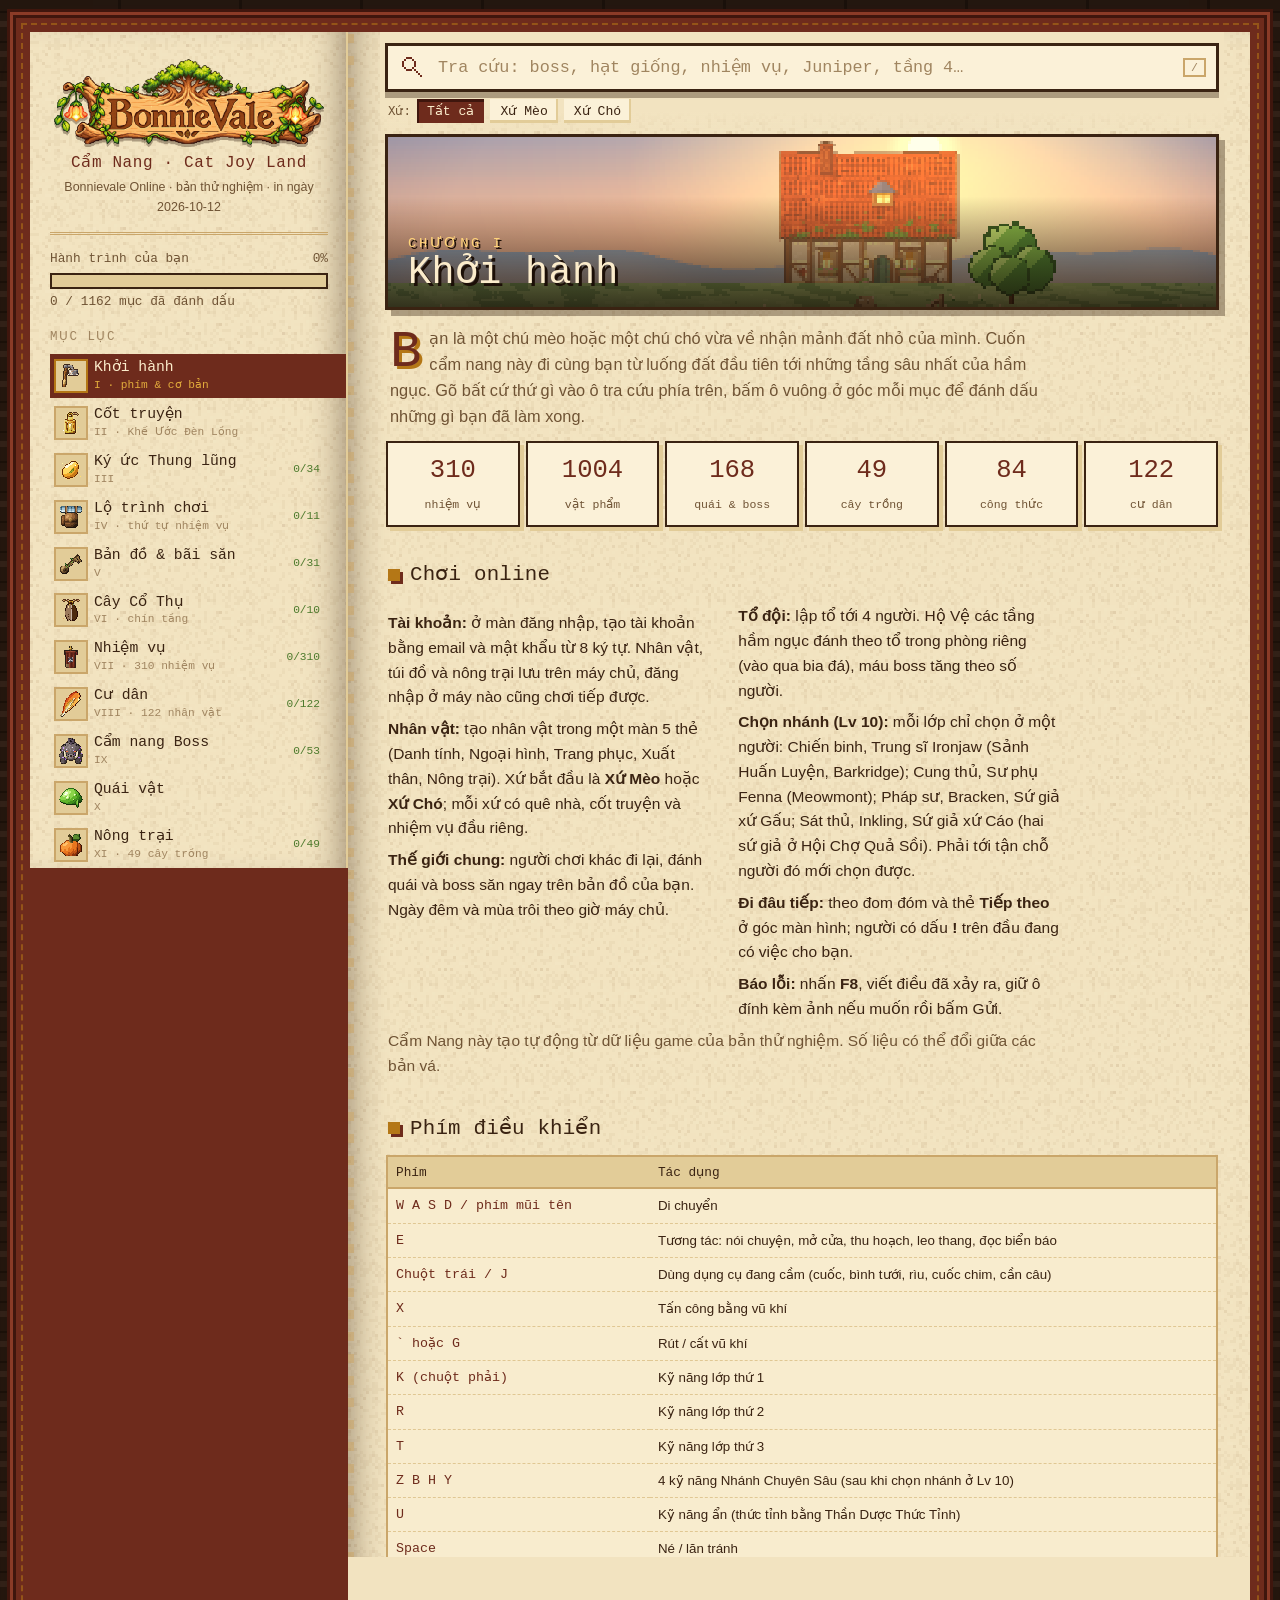
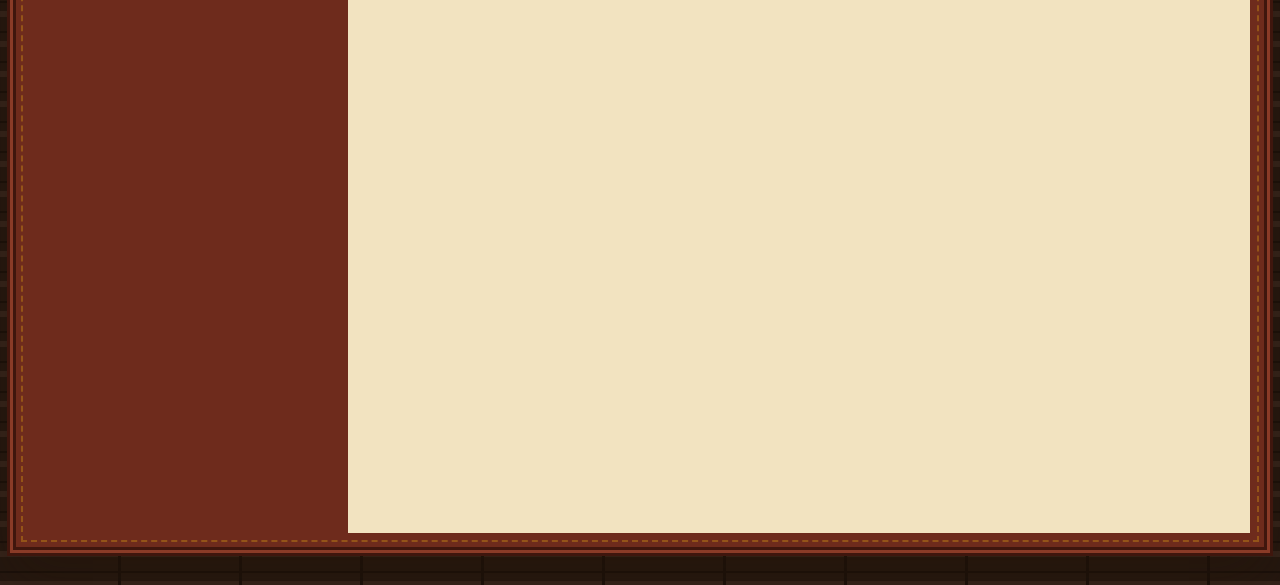
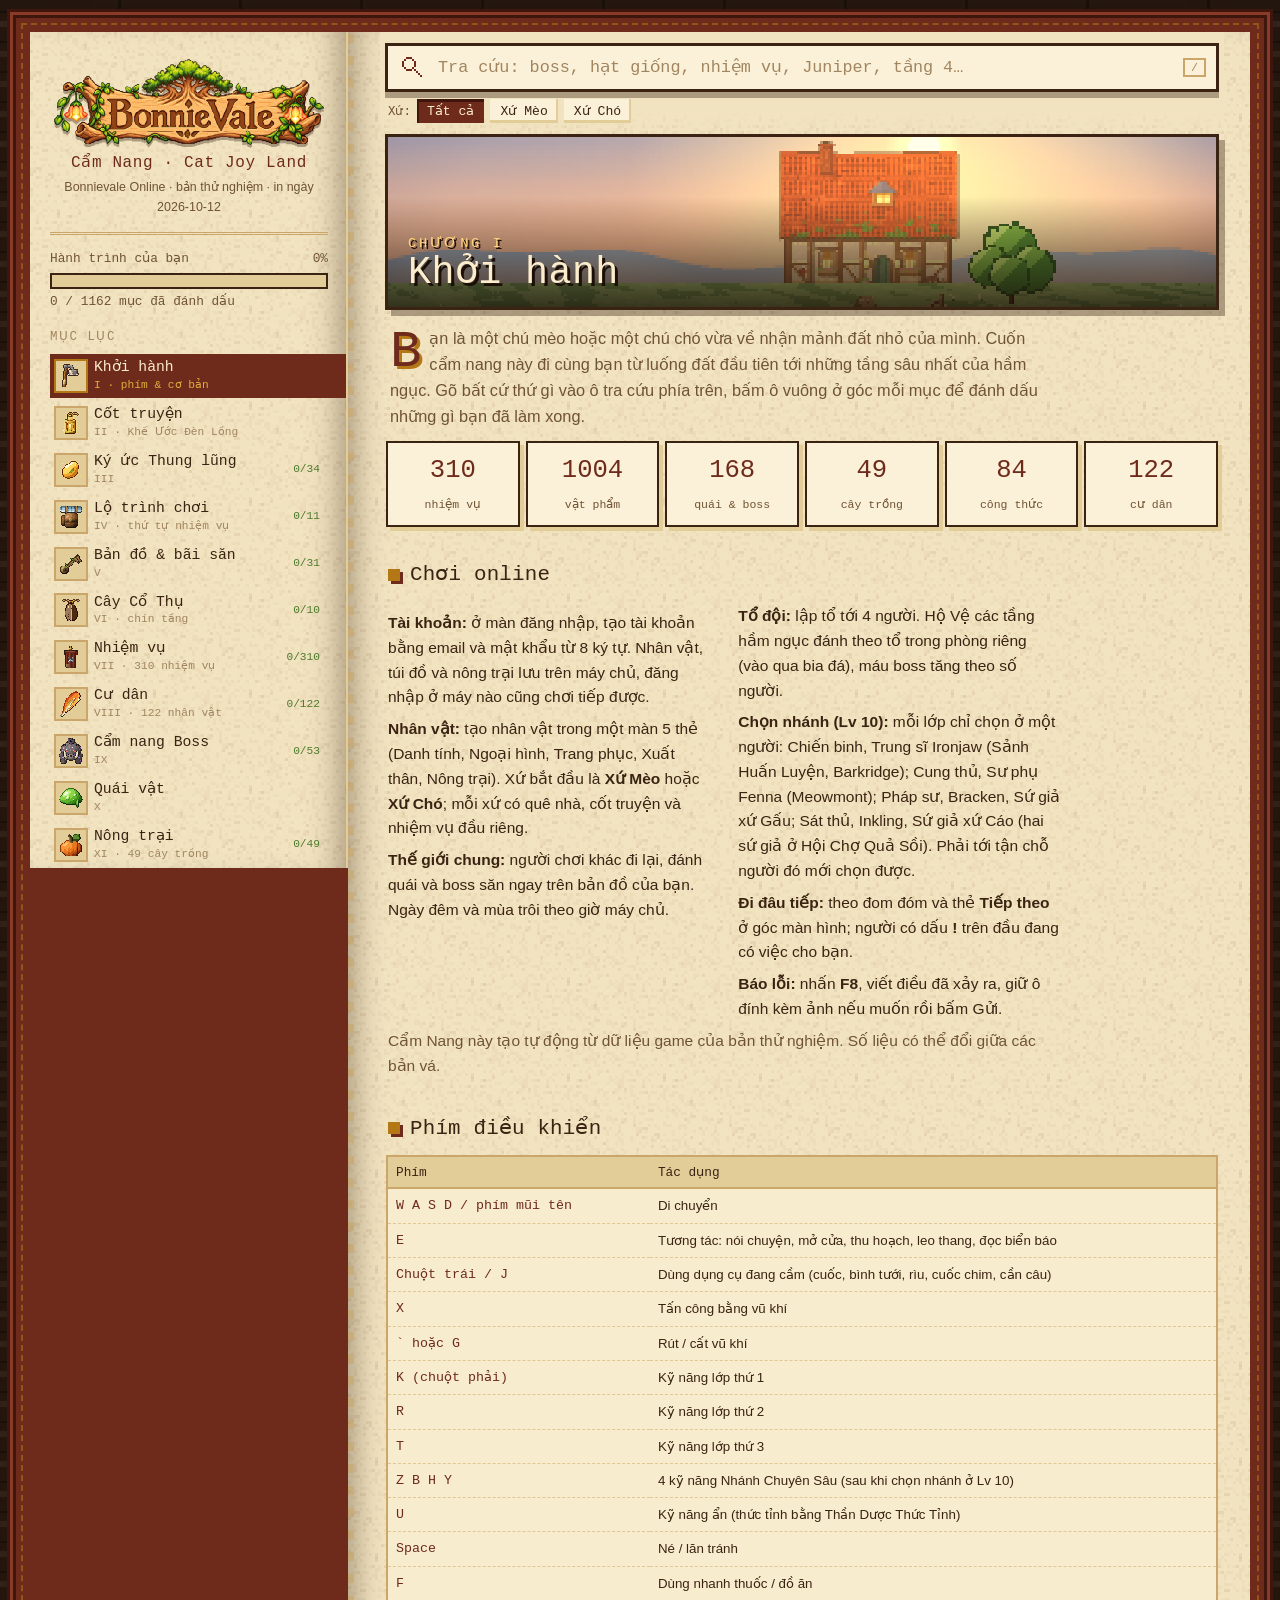
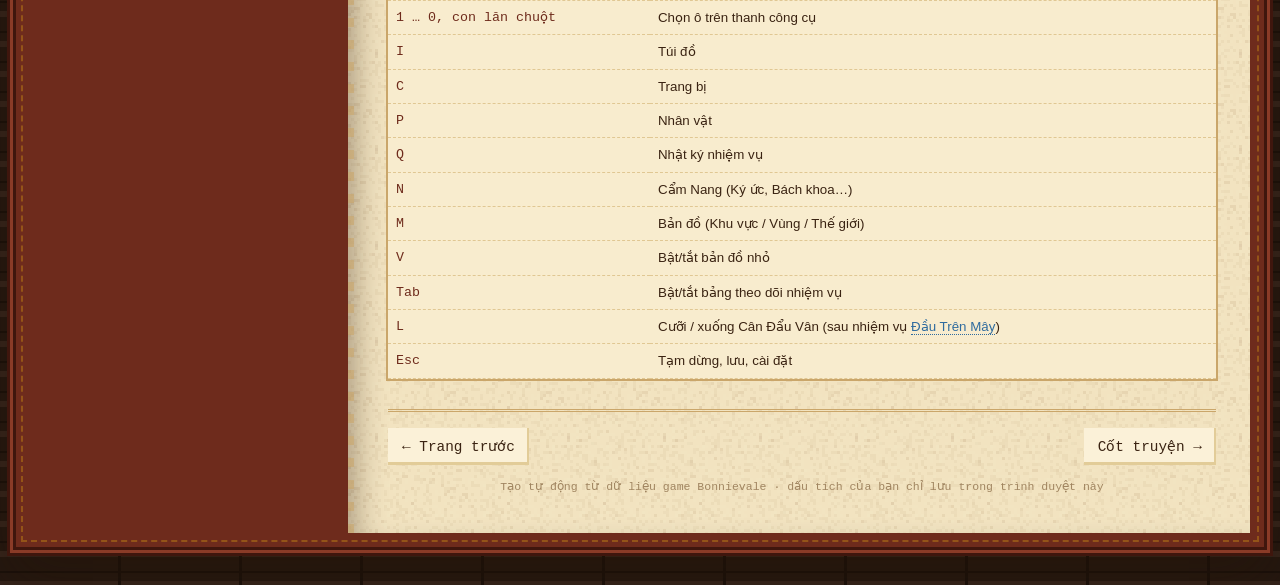
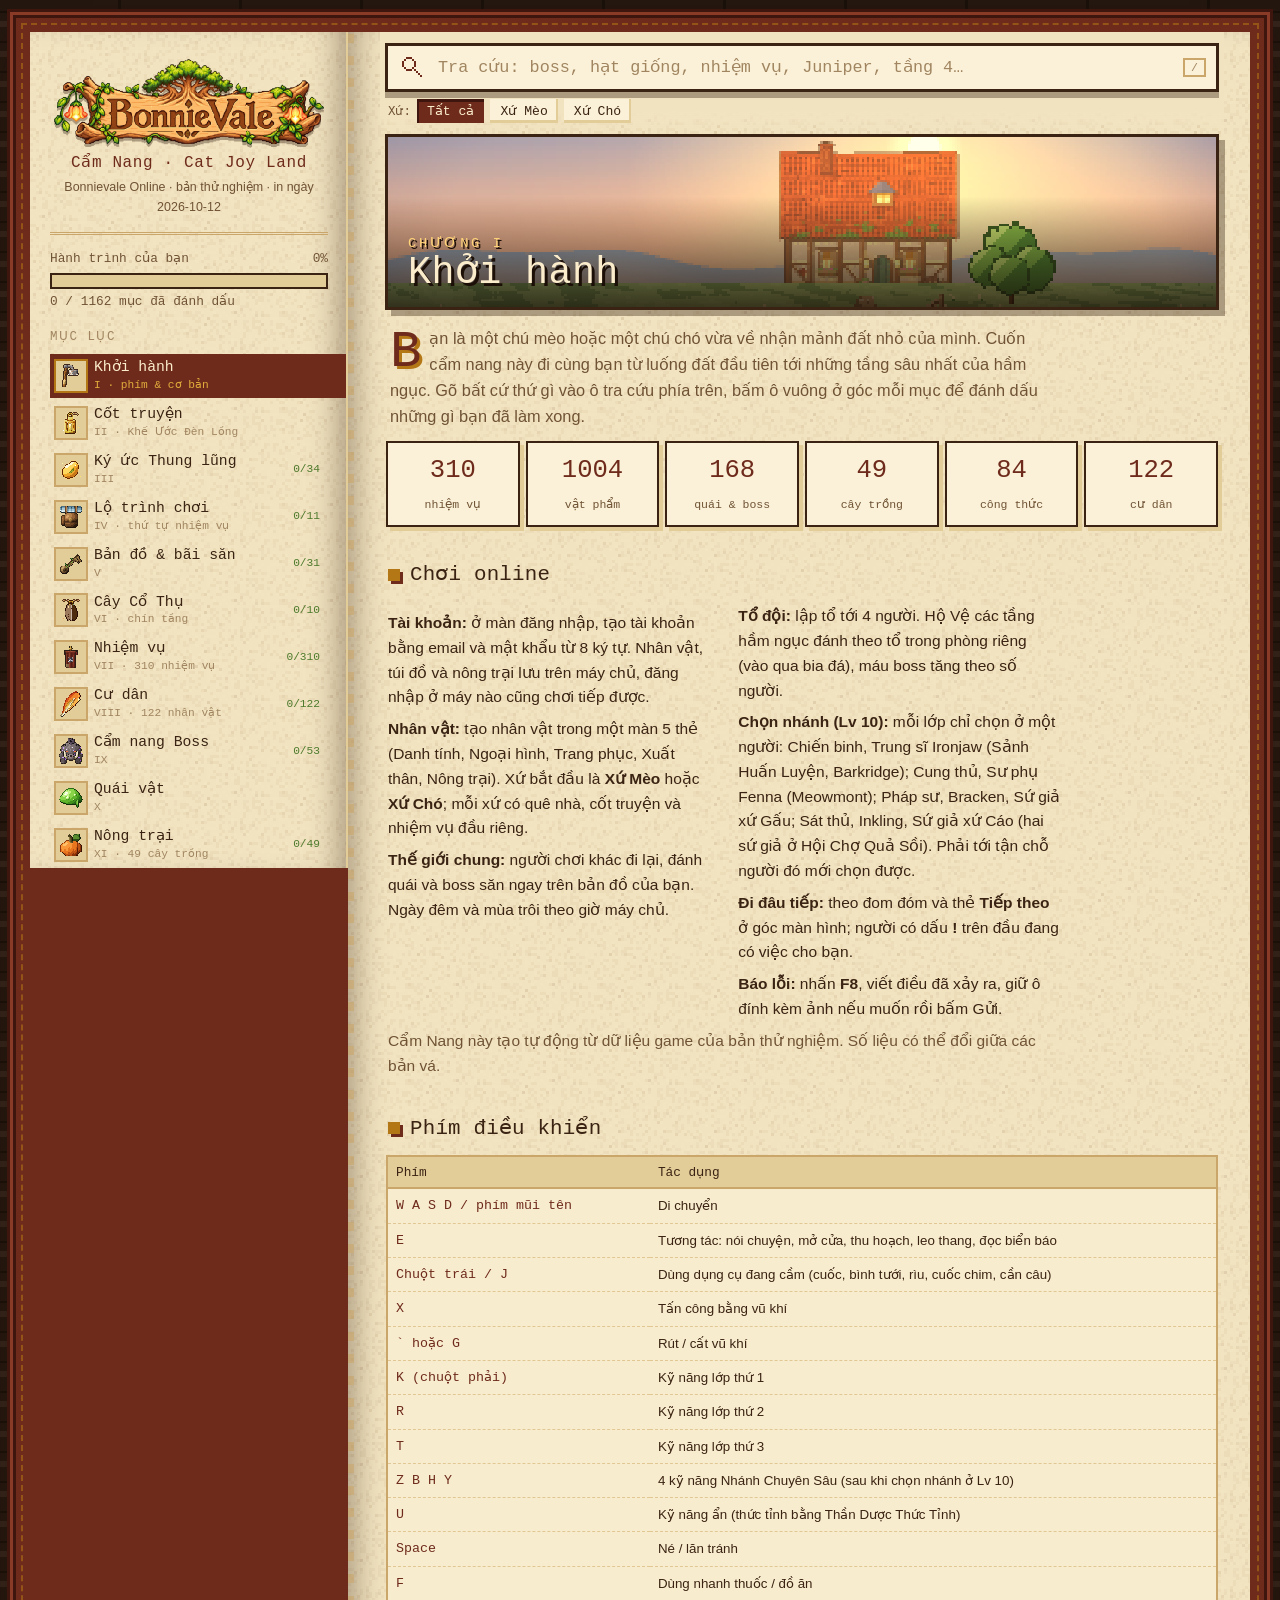
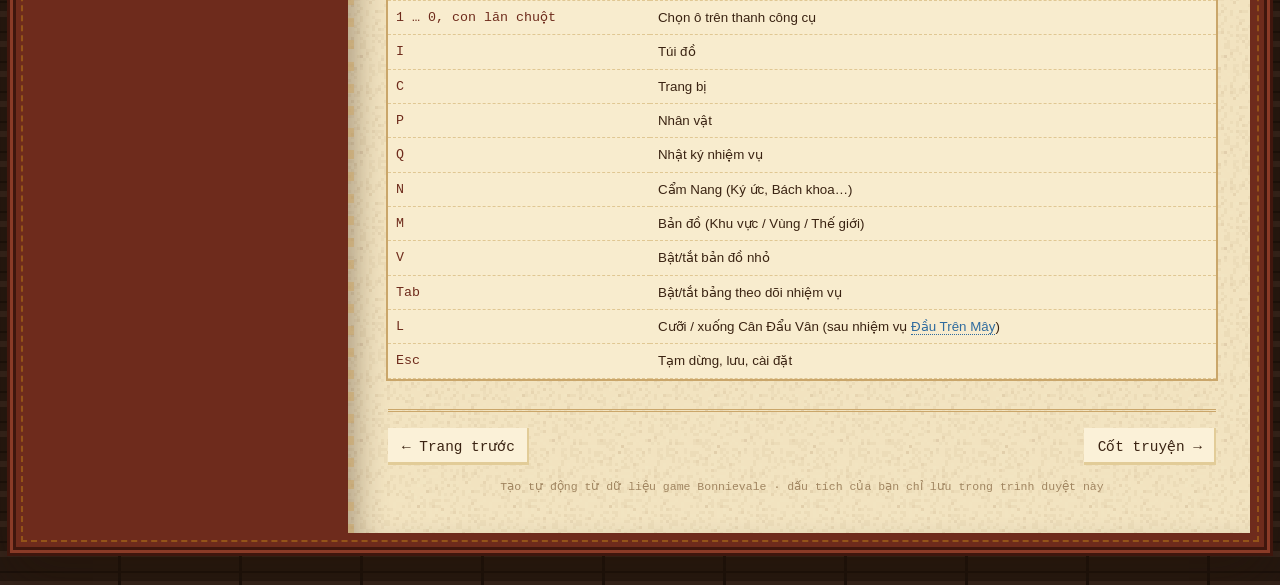
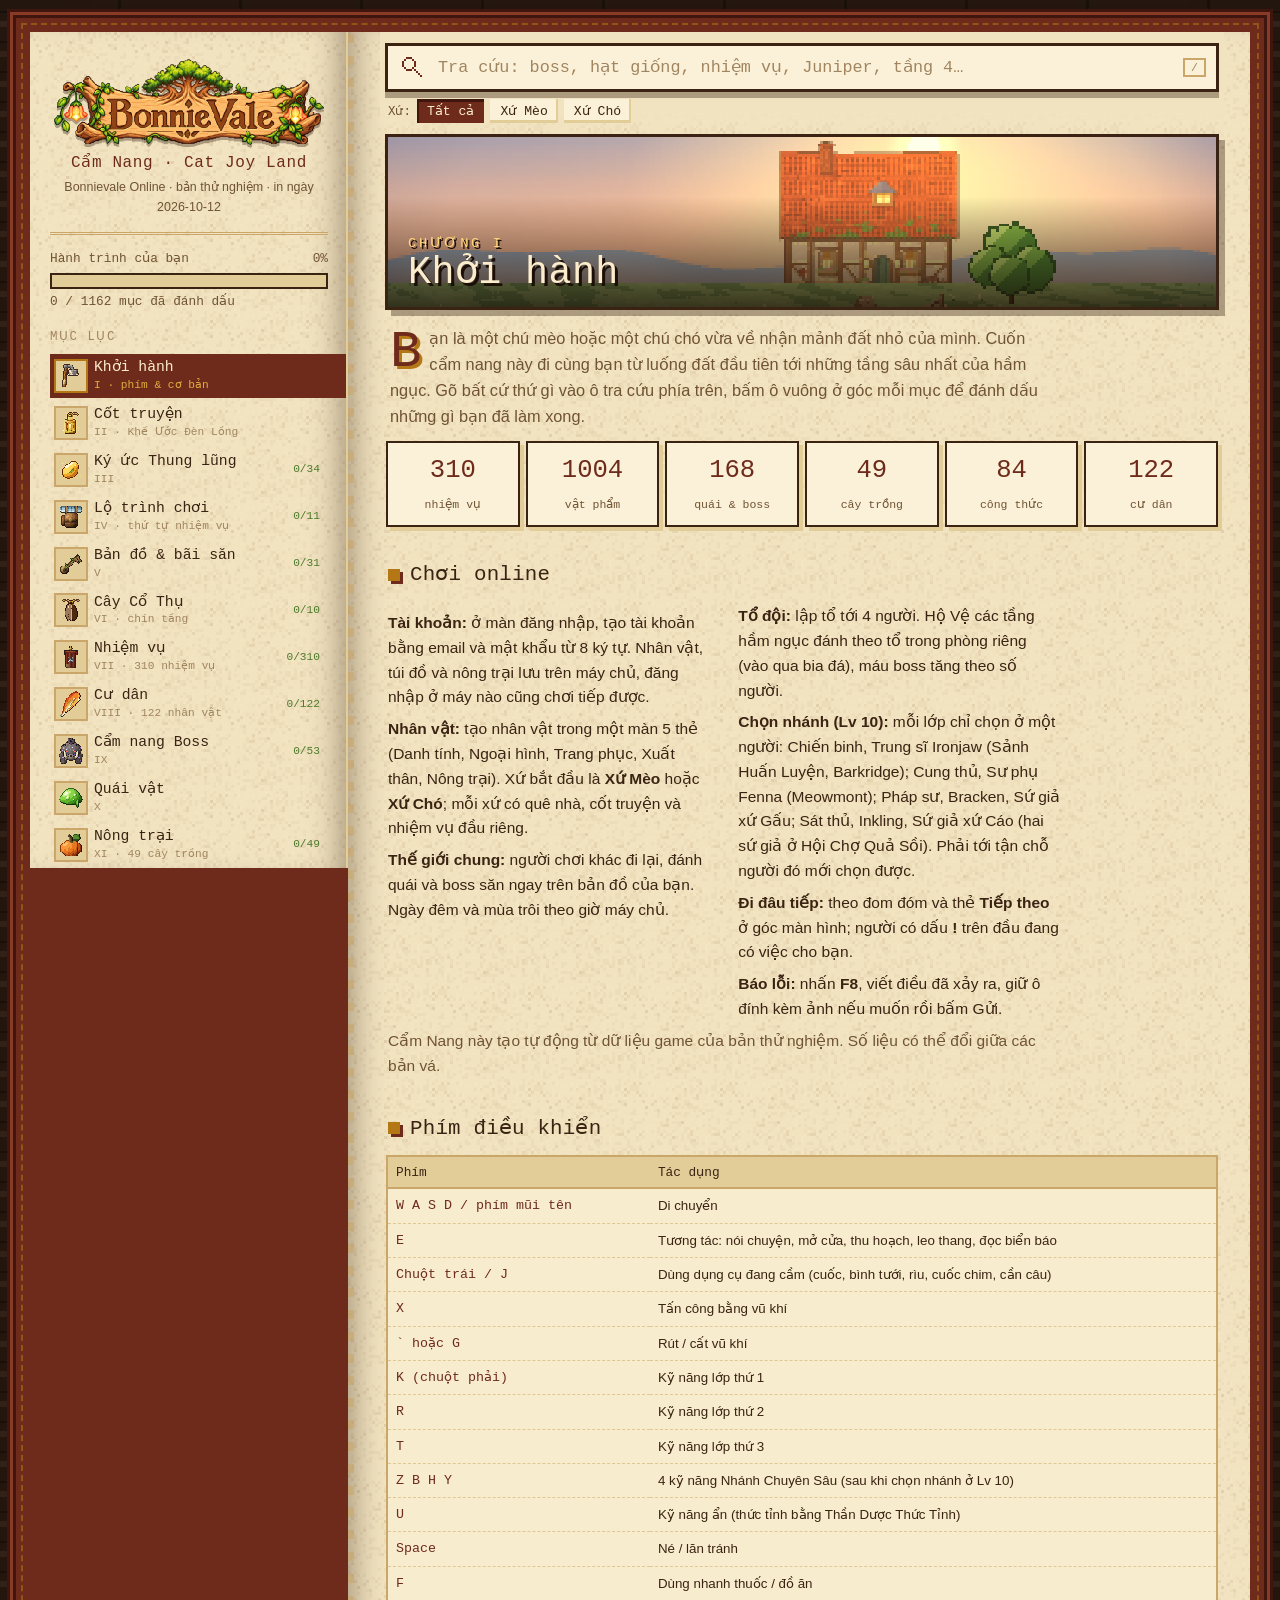
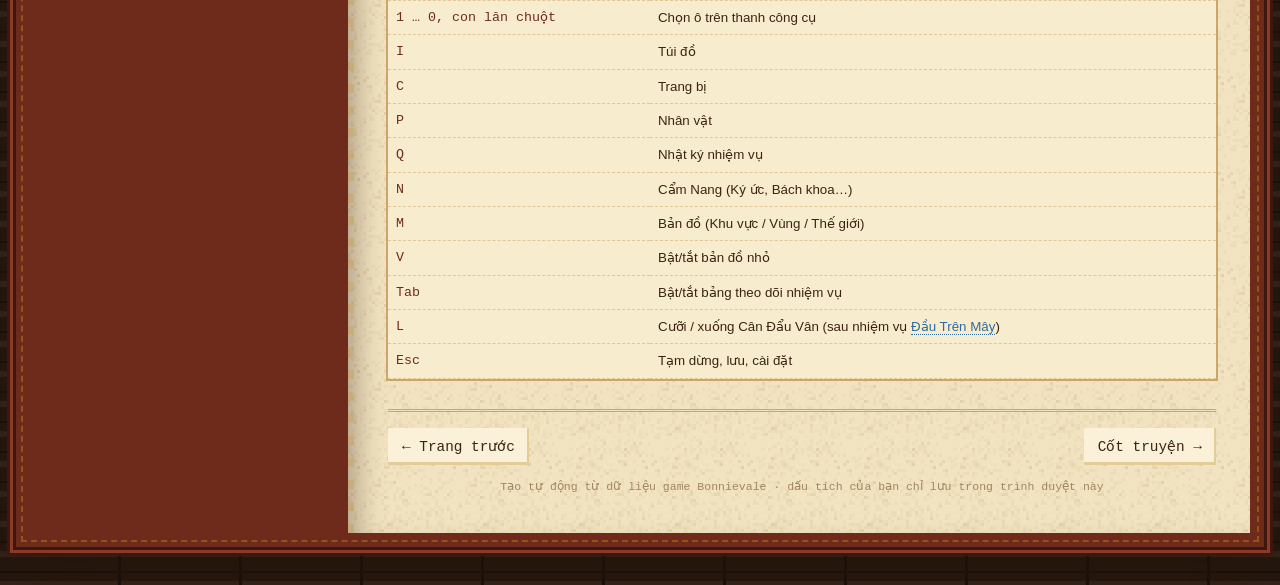
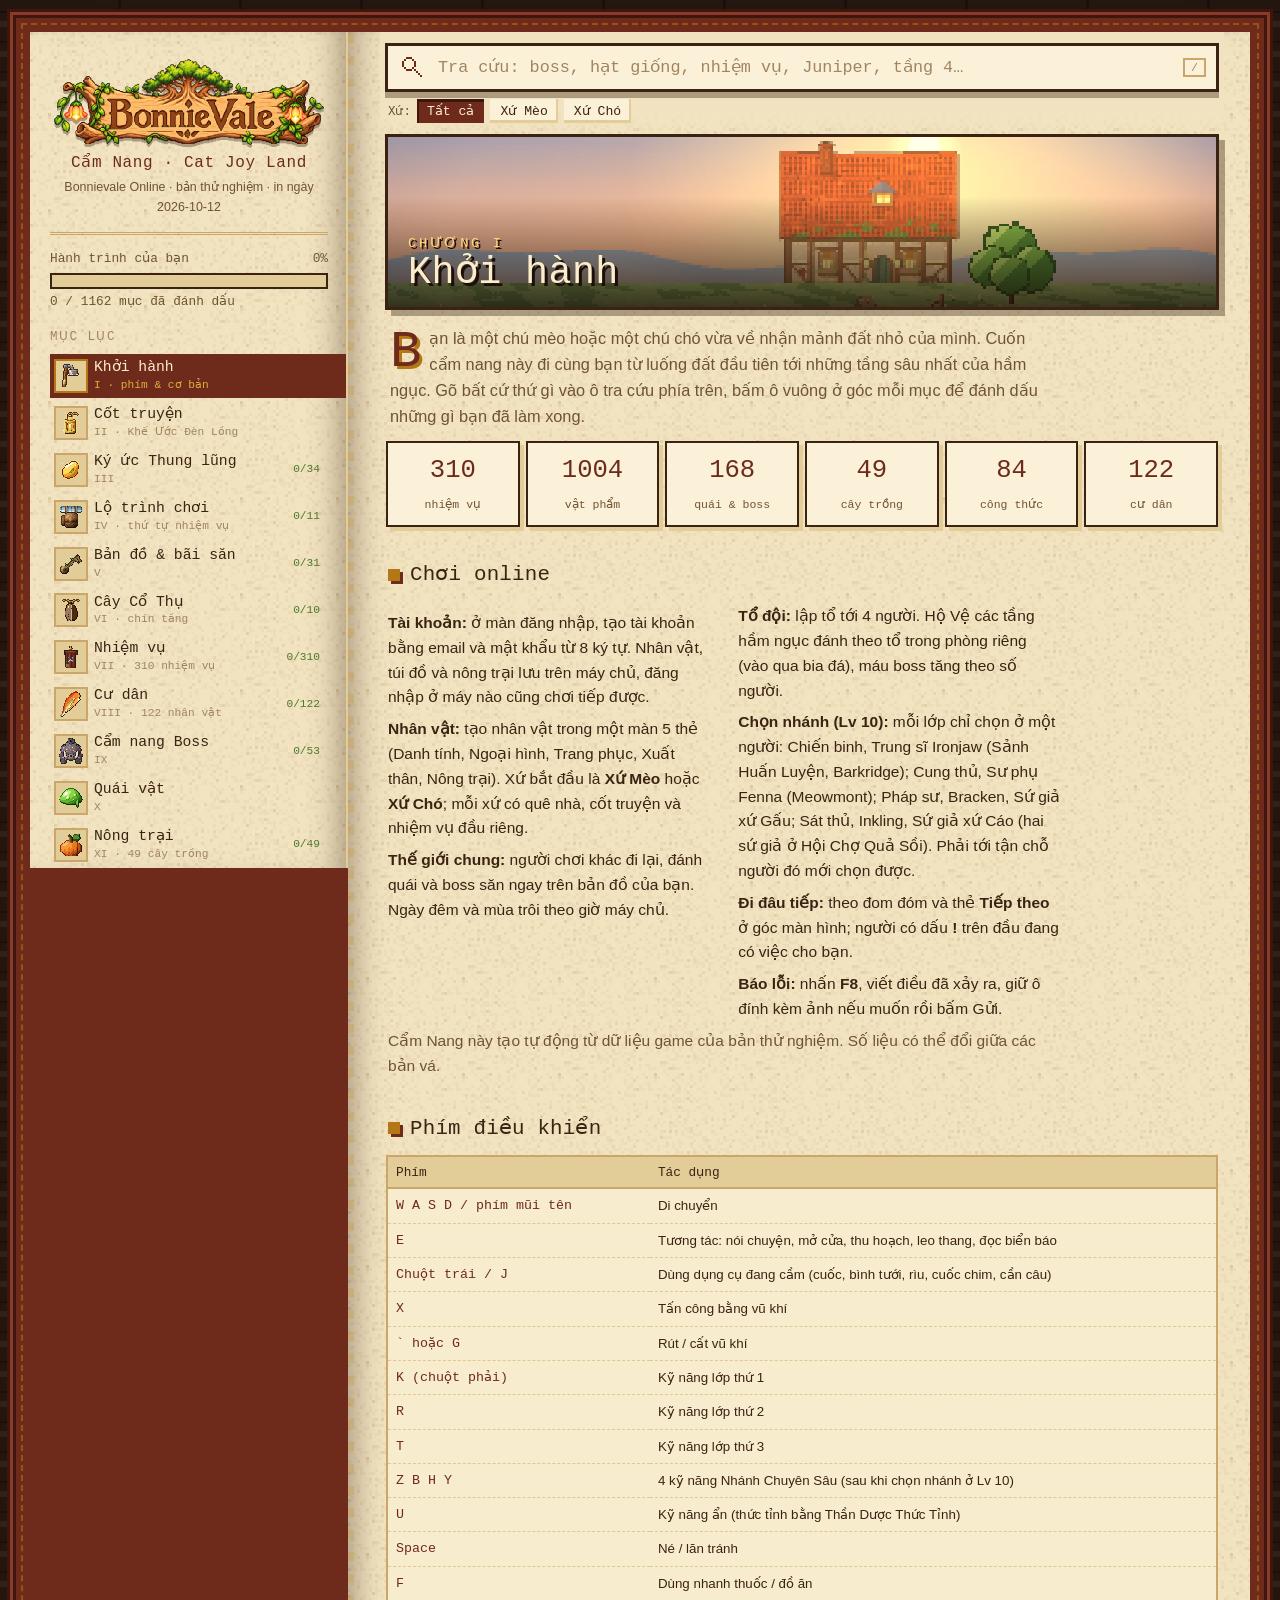
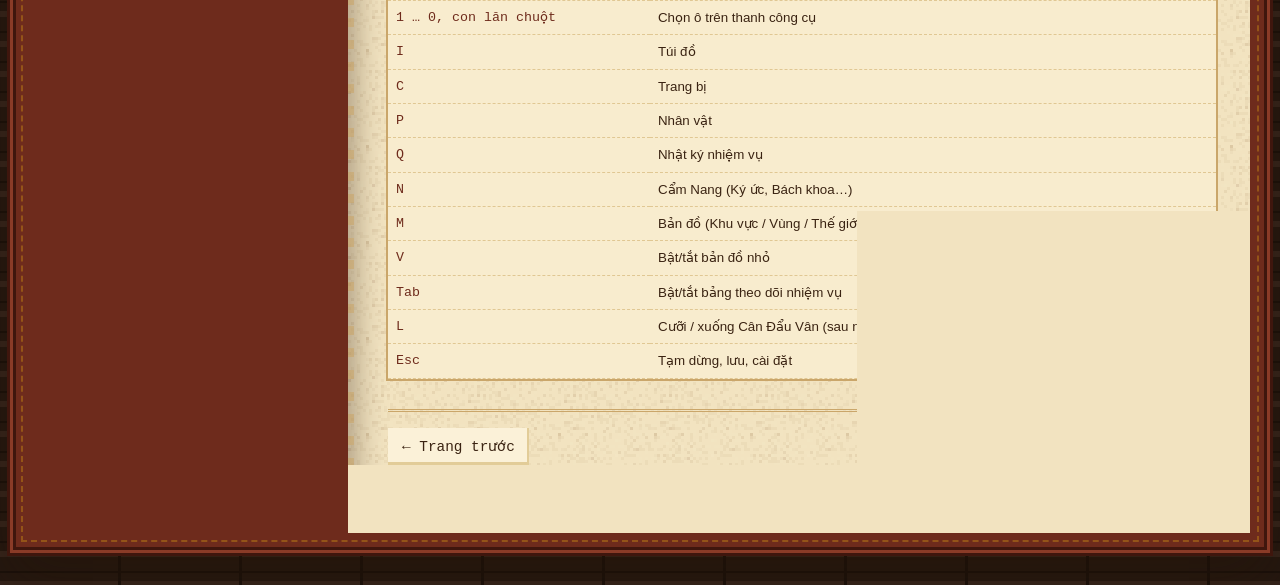
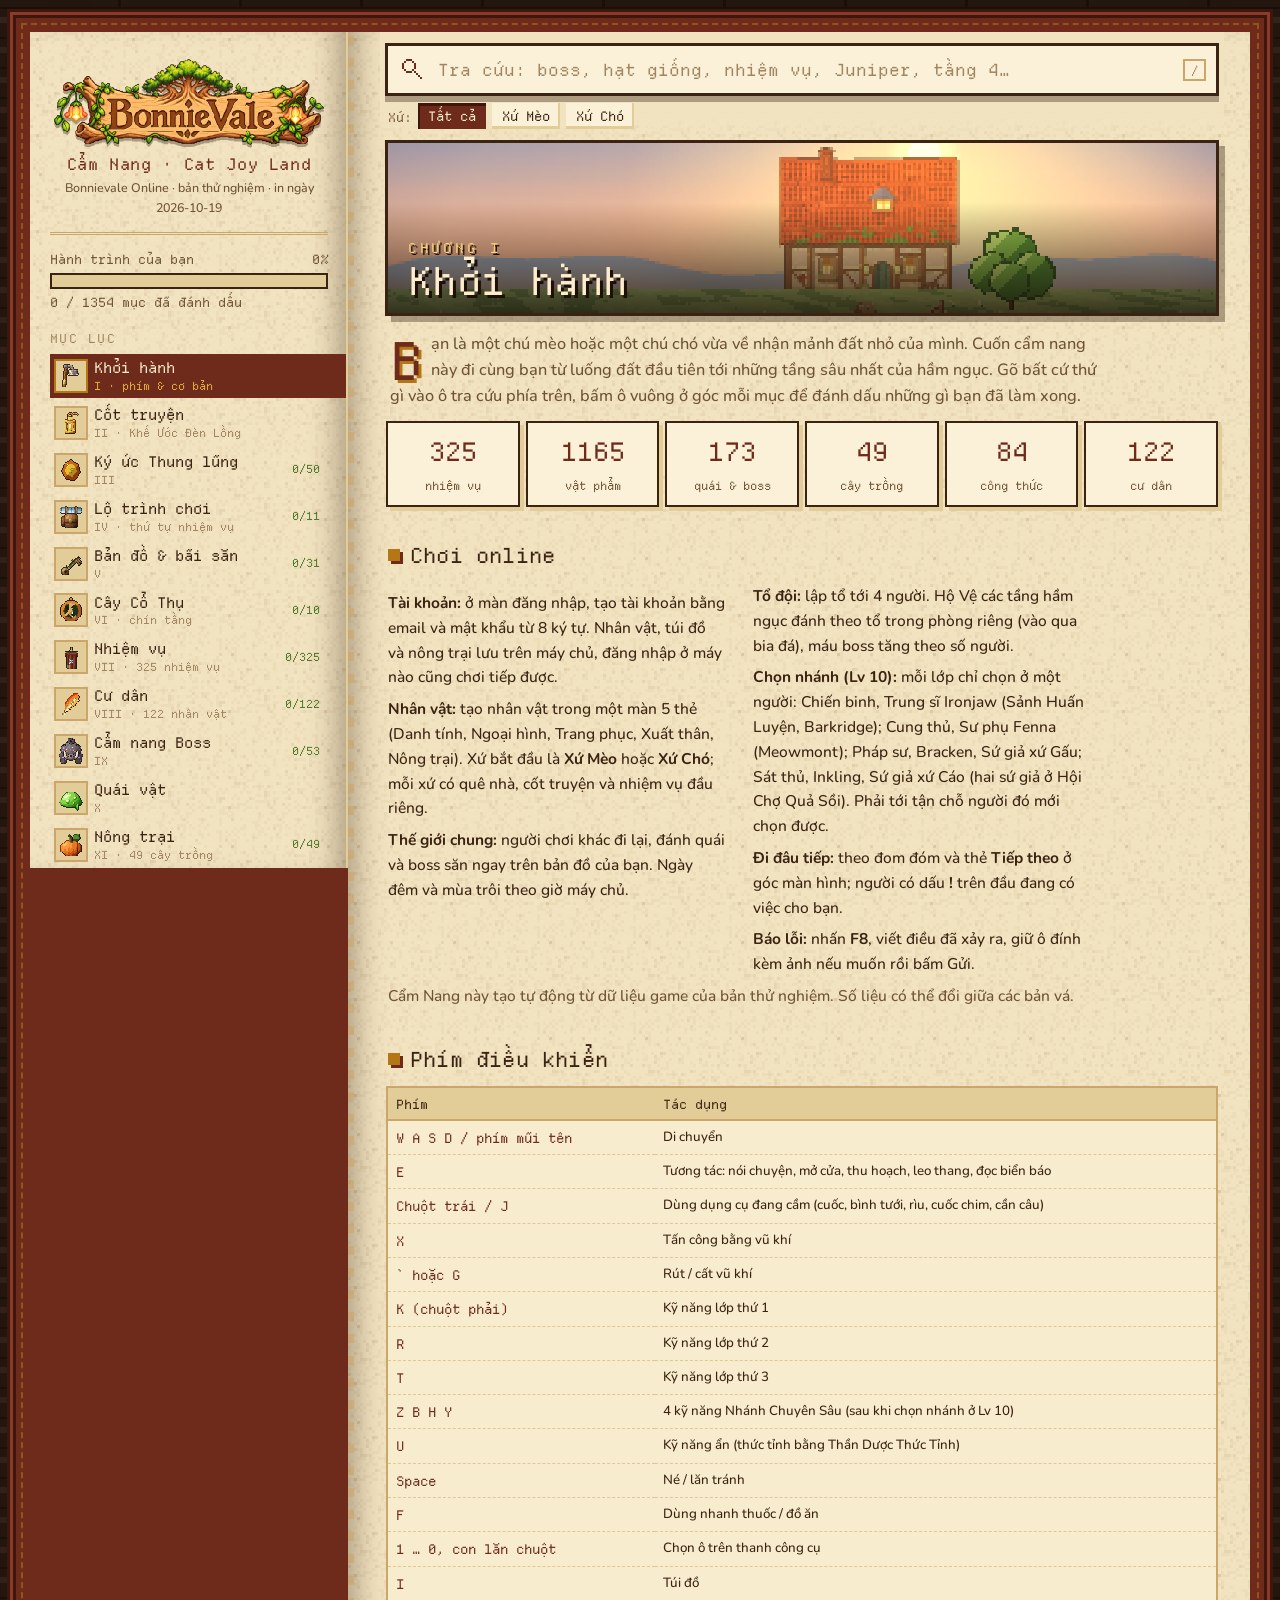
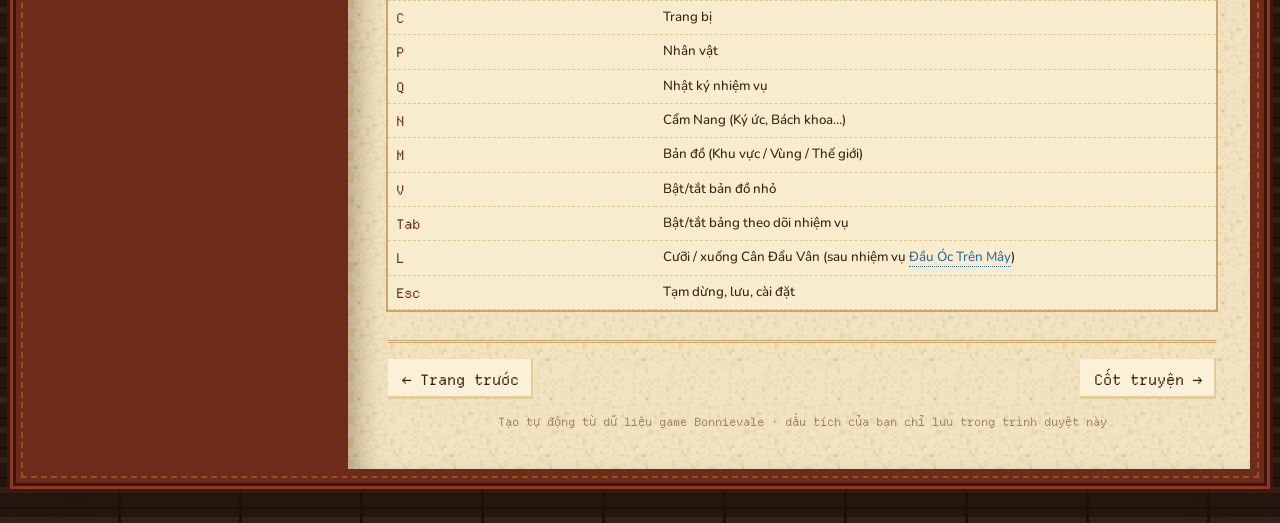
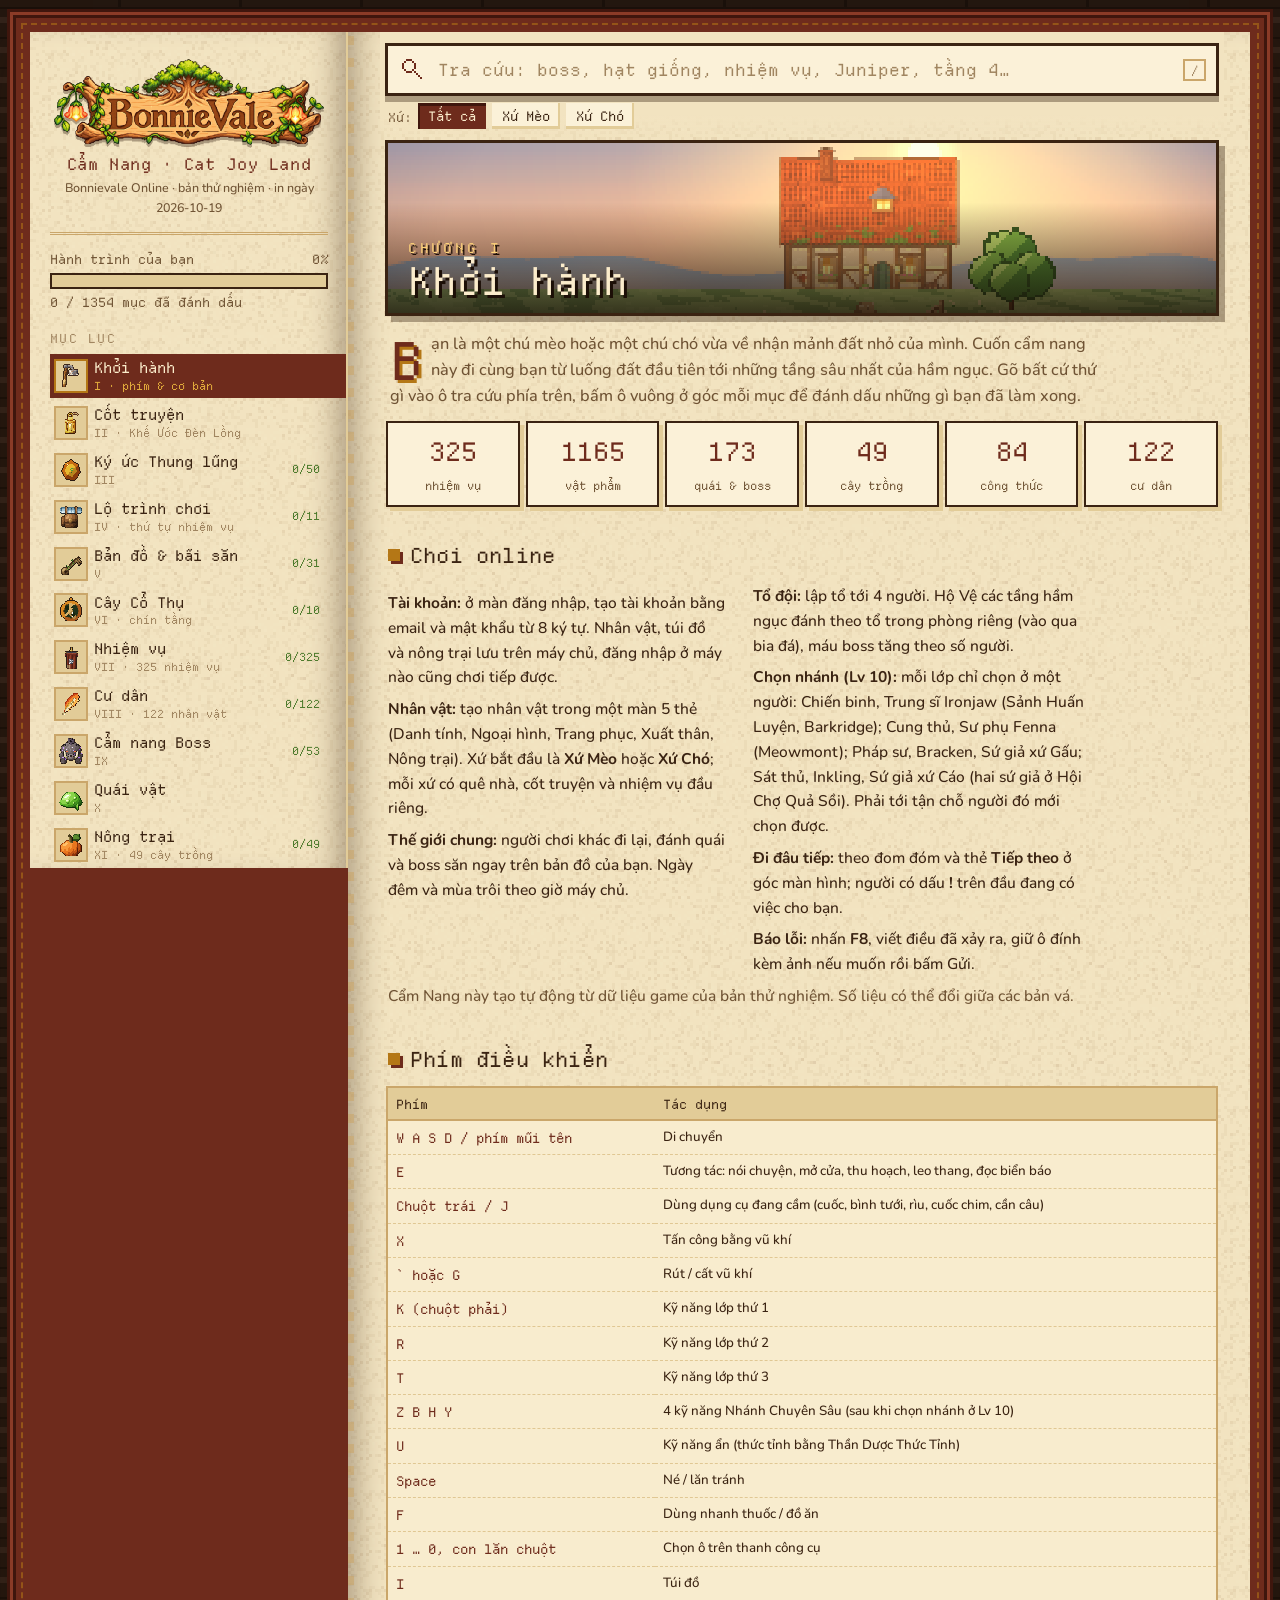
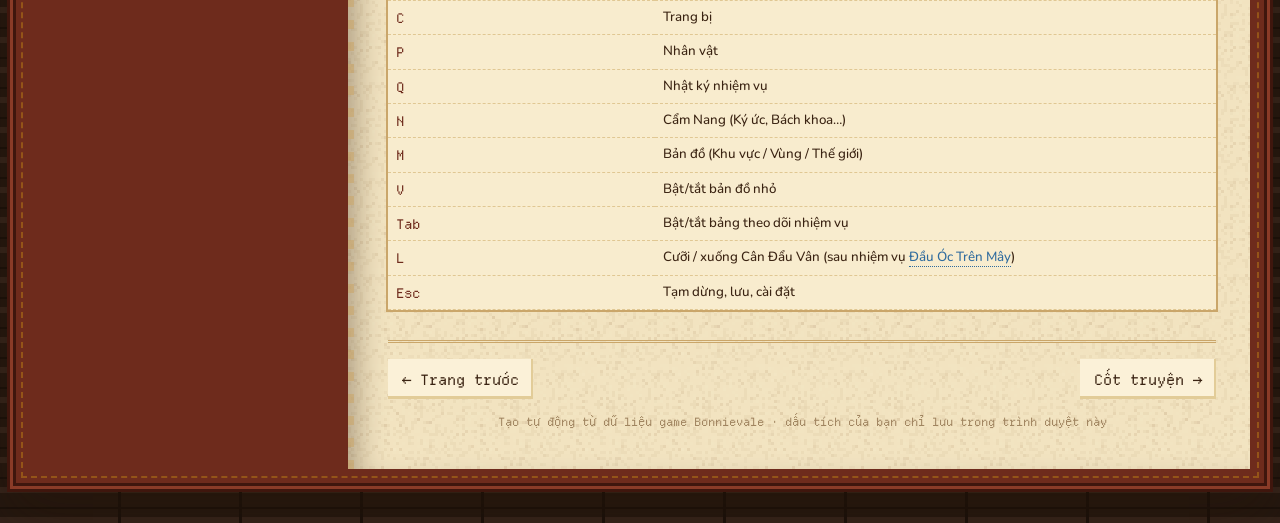
